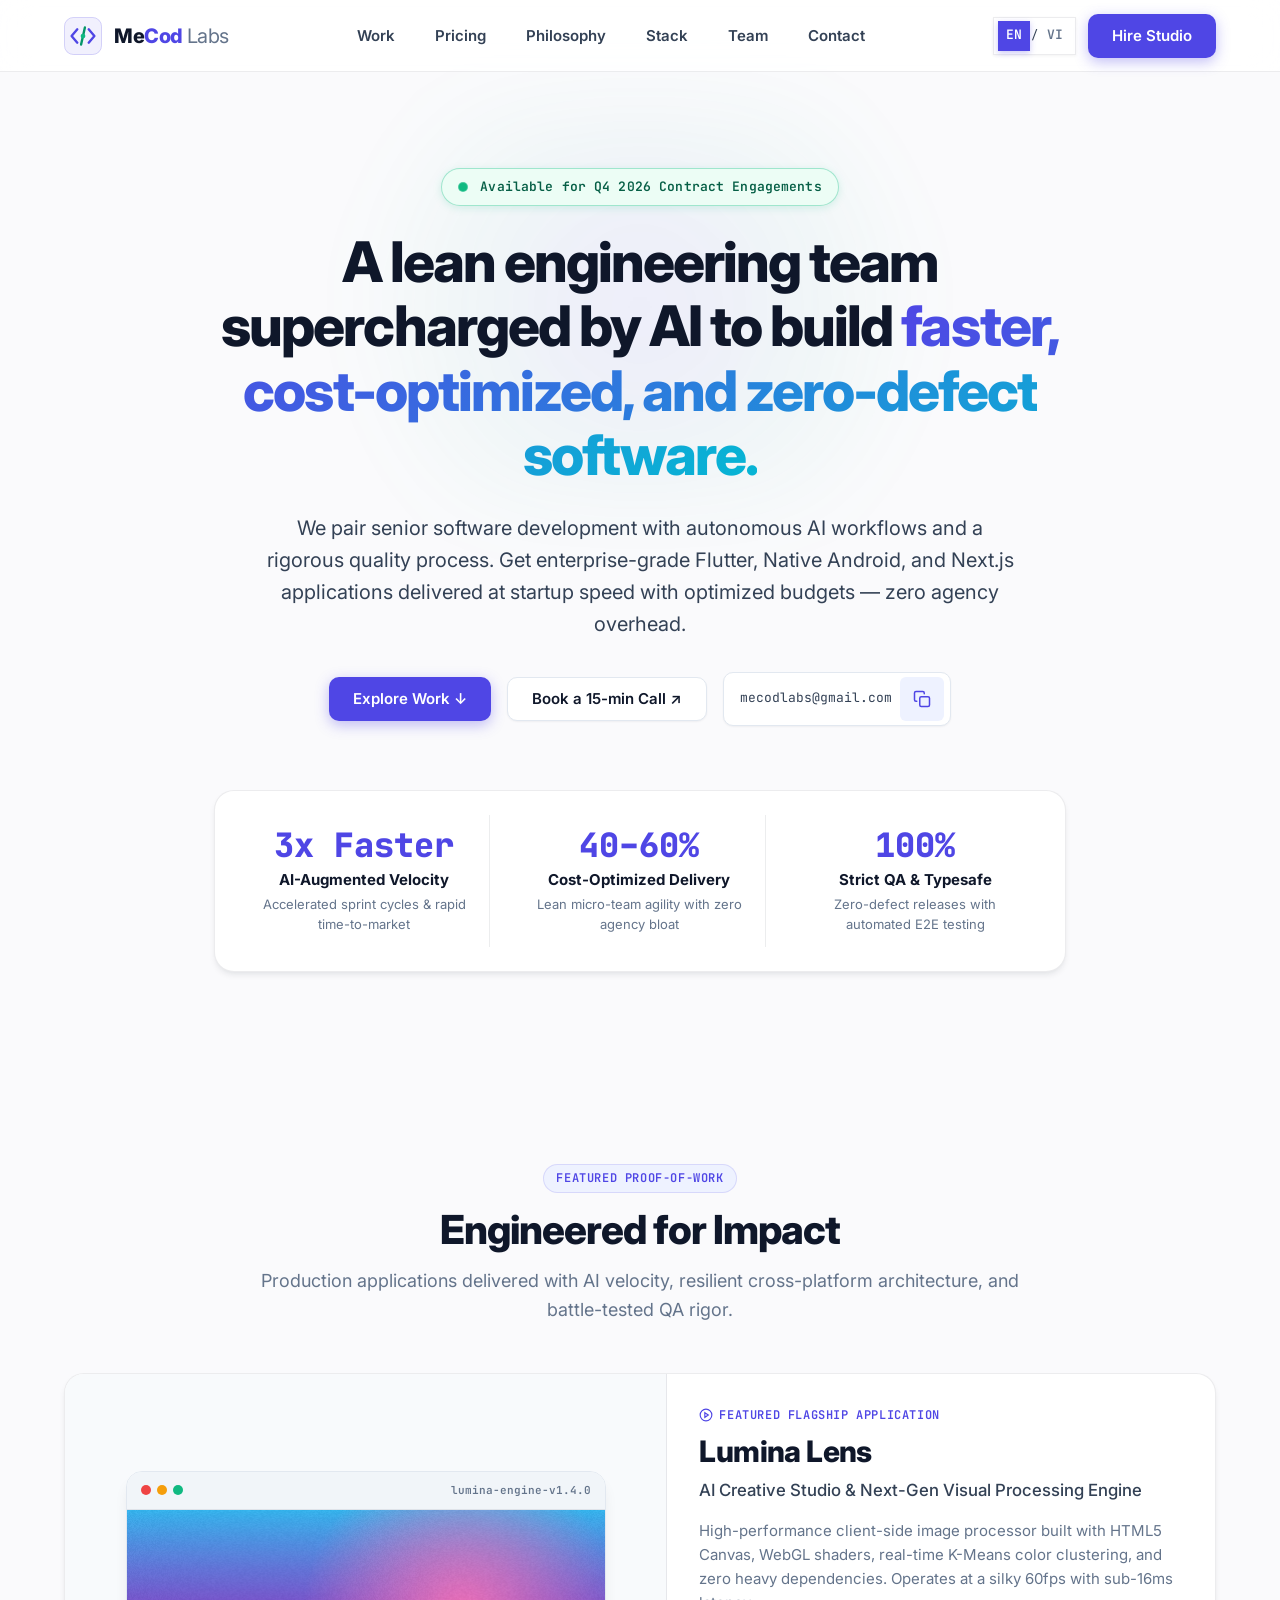
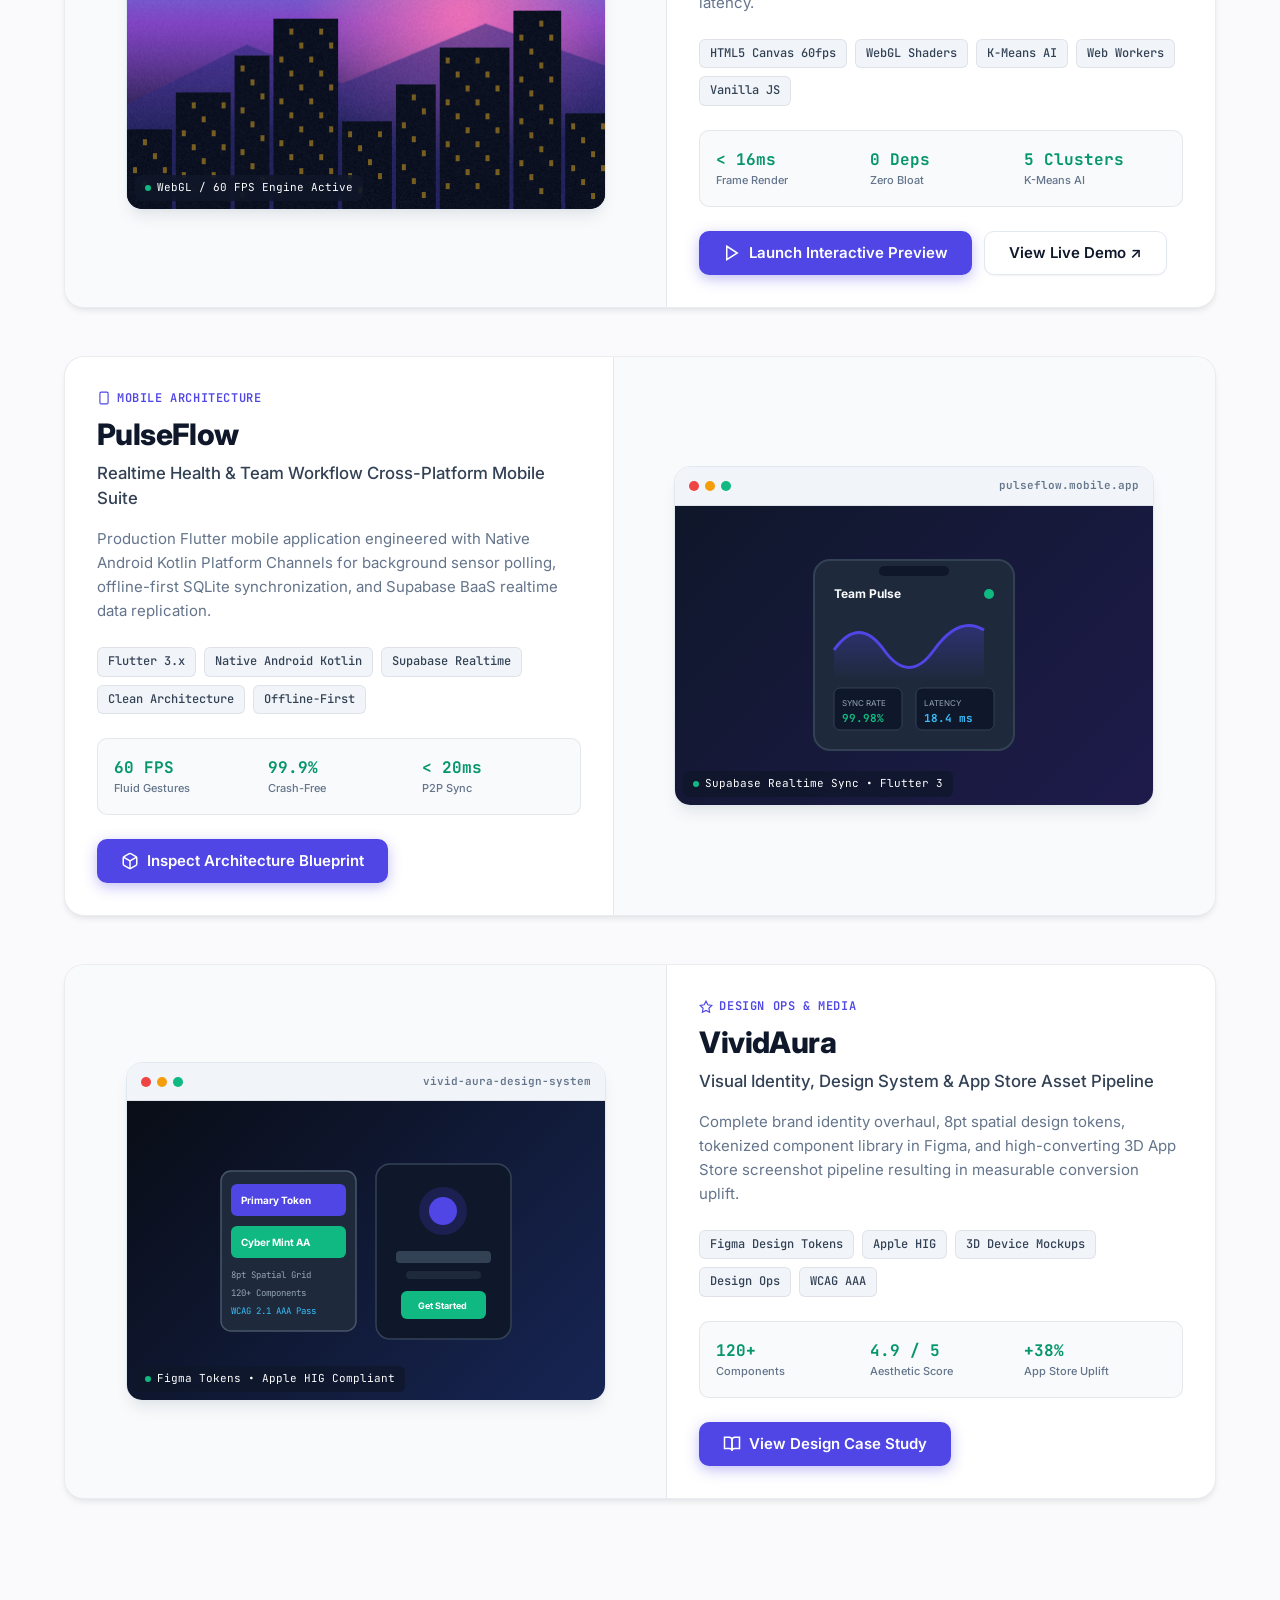
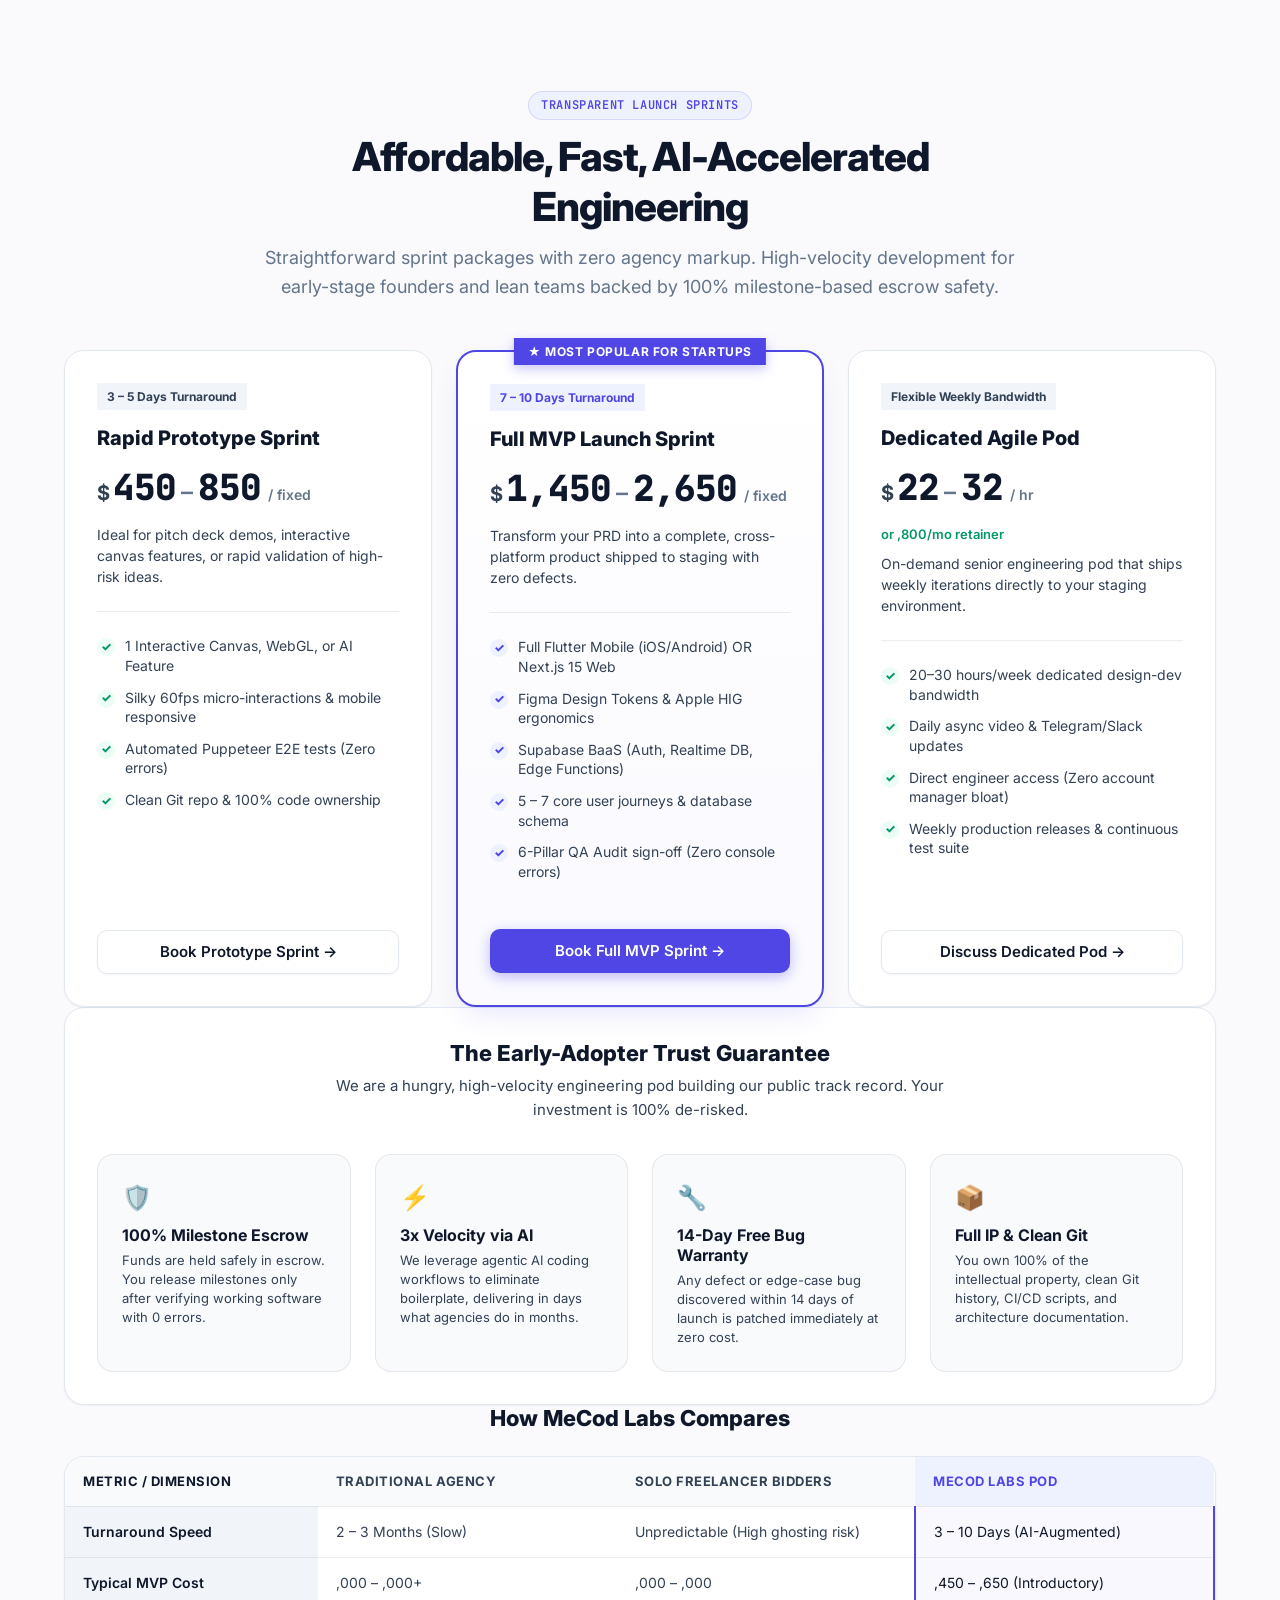
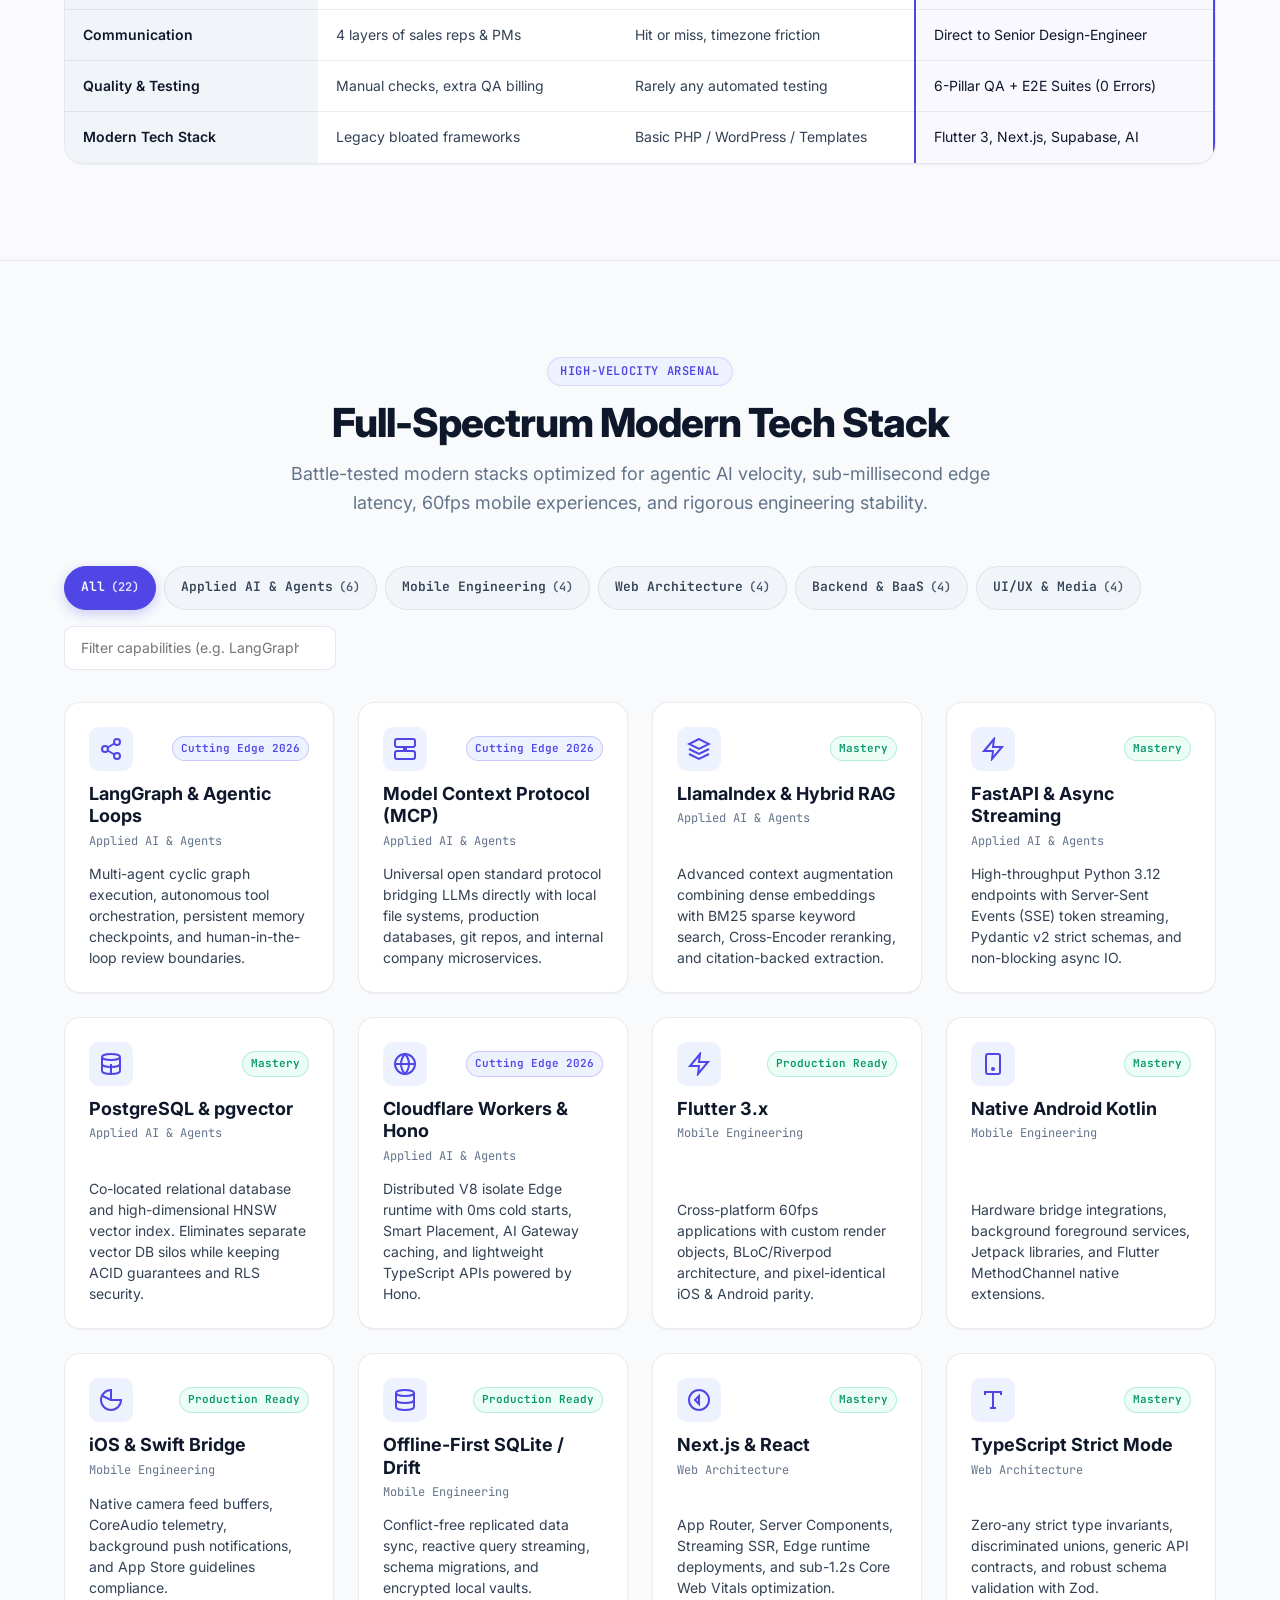
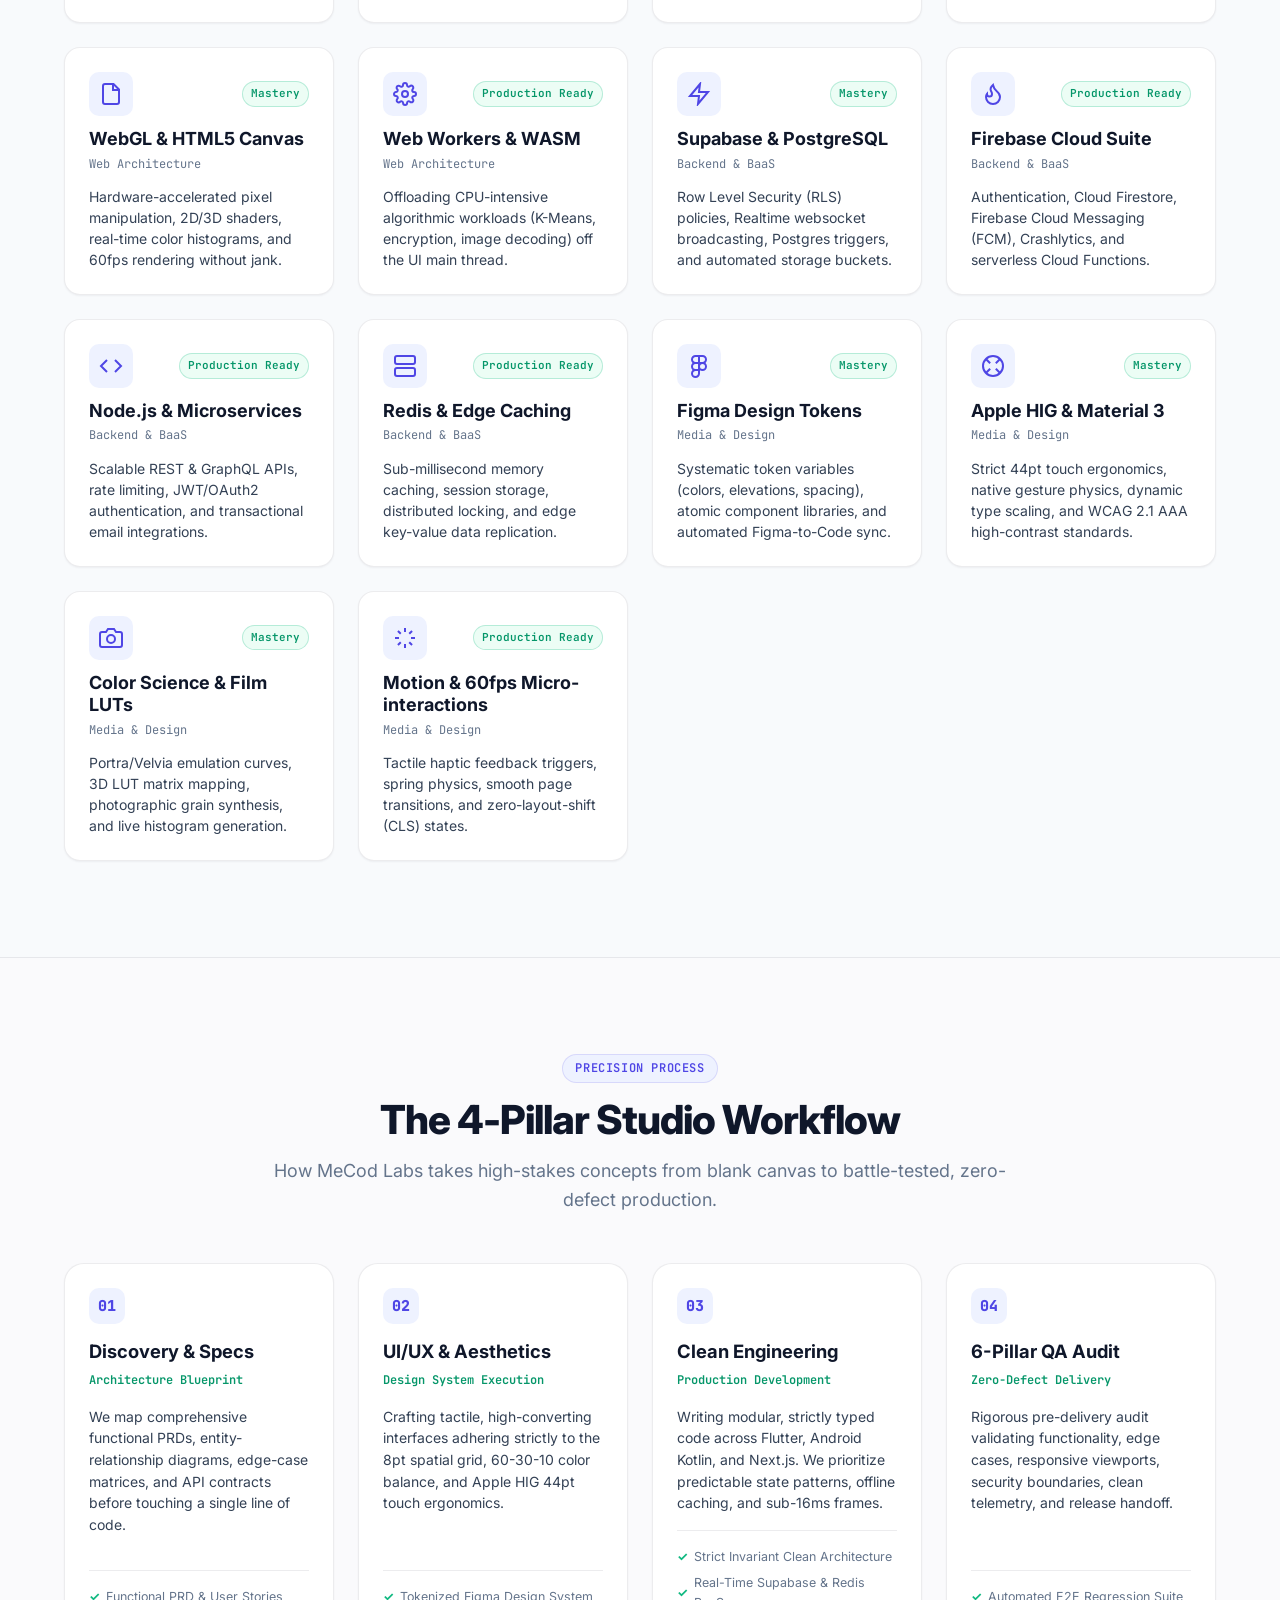
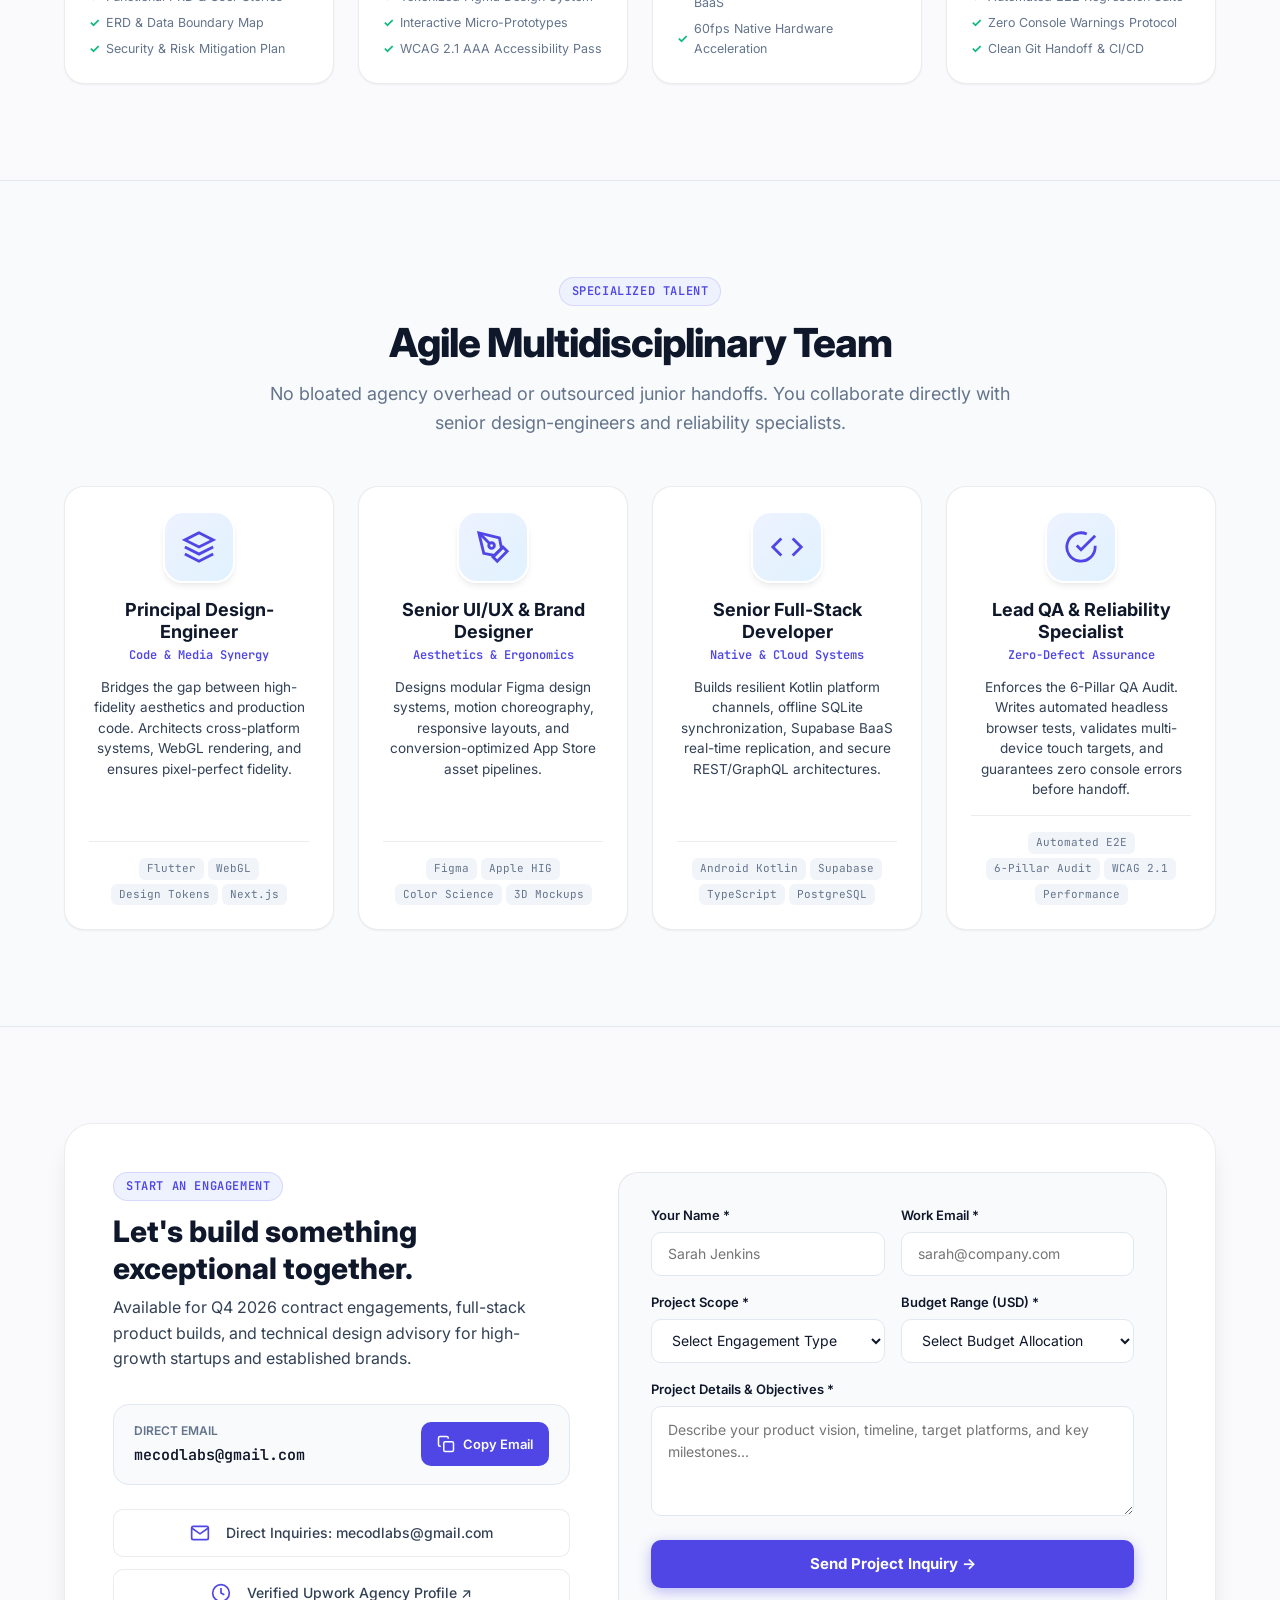
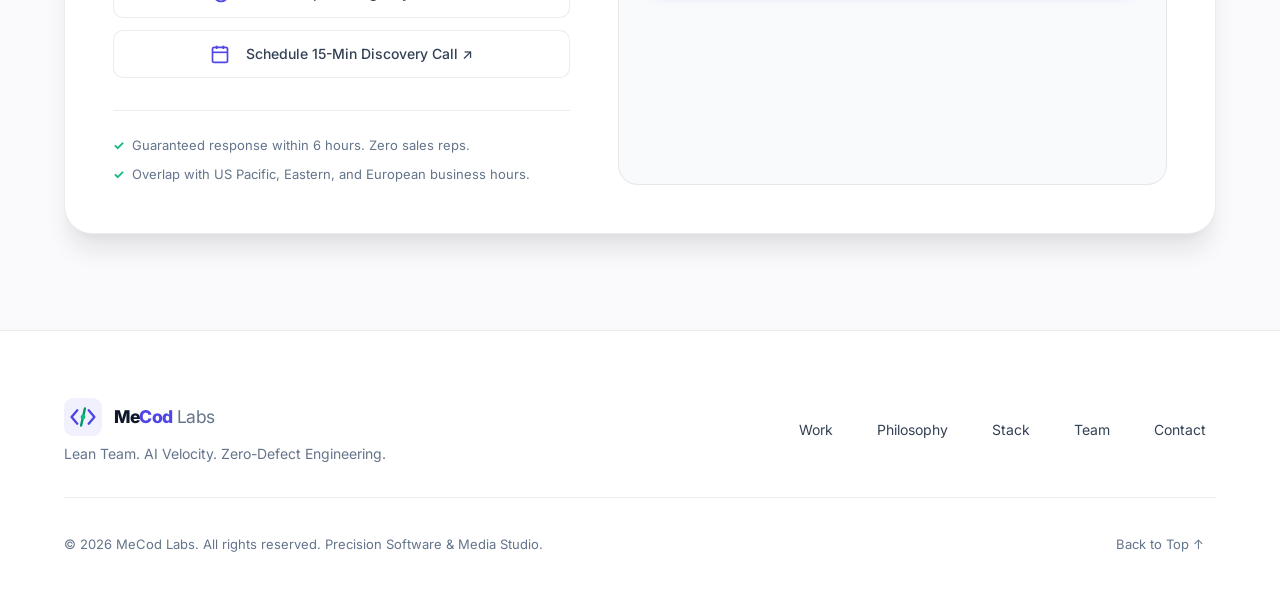
==== index.html @ 53d3f86b "feat: initial production build for MeCod Labs portfolio with Lumina Lens & freelance pricing" ====
<!DOCTYPE html>
<html lang="en">
<head>
  <meta charset="UTF-8">
  <meta name="viewport" content="width=device-width, initial-scale=1.0">
  <title>MeCod Labs — Lean AI-Augmented Software Engineering Team</title>
  <meta name="description" content="MeCod Labs is an agile, AI-augmented developer team delivering rapid, cost-optimized mobile and web software with strict zero-defect QA engineering.">
  <meta name="theme-color" content="#FAFAFC">

  <!-- Typography: Inter & JetBrains Mono -->
  <link rel="preconnect" href="https://fonts.googleapis.com">
  <link rel="preconnect" href="https://fonts.gstatic.com" crossorigin>
  <link href="https://fonts.googleapis.com/css2?family=Inter:wght@400;500;600;700;800&family=JetBrains+Mono:wght@400;500;600;700&display=swap" rel="stylesheet">

  <!-- Core Stylesheet -->
  <link rel="stylesheet" href="styles.css">
</head>
<body>

  <!-- ========================================================================
       Sticky Frosted Glass Header
       ======================================================================== -->
  <header class="site-header" id="header">
    <div class="container nav-container">
      <!-- Monogram Brandmark Lockup -->
      <a href="#hero" class="brand-lockup min-touch" aria-label="MeCod Labs Home">
        <svg class="brand-icon" width="40" height="40" viewBox="0 0 40 40" fill="none" xmlns="http://www.w3.org/2000/svg" aria-hidden="true">
          <rect width="40" height="40" rx="10" fill="#4F46E5" fill-opacity="0.08"/>
          <rect x="0.5" y="0.5" width="39" height="39" rx="9.5" stroke="#4F46E5" stroke-opacity="0.2"/>
          <path d="M14 13L8 20L14 27" stroke="#4F46E5" stroke-width="2.5" stroke-linecap="round" stroke-linejoin="round"/>
          <path d="M22 11L18 29" stroke="#059669" stroke-width="2.5" stroke-linecap="round"/>
          <circle cx="20" cy="20" r="2.5" fill="#10B981"/>
          <path d="M26 13L32 20L26 27" stroke="#4F46E5" stroke-width="2.5" stroke-linecap="round" stroke-linejoin="round"/>
        </svg>
        <span class="brand-text">
          <span class="brand-me">Me</span><span class="brand-cod">Cod</span><span class="brand-labs">Labs</span>
        </span>
      </a>

      <!-- Desktop Navigation -->
      <nav class="desktop-nav" aria-label="Main Navigation">
        <ul class="nav-links">
          <li><a href="#work" class="nav-link" data-i18n="nav_work">Work</a></li>
          <li><a href="#pricing" class="nav-link" data-i18n="nav_pricing">Pricing</a></li>
          <li><a href="#workflow" class="nav-link" data-i18n="nav_philosophy">Philosophy</a></li>
          <li><a href="#stack" class="nav-link" data-i18n="nav_stack">Stack</a></li>
          <li><a href="#team" class="nav-link" data-i18n="nav_team">Team</a></li>
          <li><a href="#contact" class="nav-link" data-i18n="nav_contact">Contact</a></li>
        </ul>
      </nav>

      <!-- Action Group -->
      <div class="nav-actions">
        <!-- Language Switcher Desktop -->
        <div class="lang-switcher" id="lang-switcher-desktop" role="group" aria-label="Language selection">
          <button type="button" class="lang-btn active" data-lang="en" aria-label="Switch to English">EN</button>
          <span class="lang-divider">/</span>
          <button type="button" class="lang-btn" data-lang="vi" aria-label="Chuyển sang Tiếng Việt">VI</button>
        </div>

        <a href="#contact" class="btn-primary min-touch" id="btn-header-hire" data-i18n="nav_hire">Hire Studio</a>
        <button class="hamburger-btn min-touch" id="btn-mobile-menu" aria-label="Toggle navigation menu" aria-expanded="false">
          <svg width="24" height="24" viewBox="0 0 24 24" fill="none" stroke="currentColor" stroke-width="2" stroke-linecap="round" stroke-linejoin="round" aria-hidden="true">
            <line x1="3" y1="12" x2="21" y2="12"></line>
            <line x1="3" y1="6" x2="21" y2="6"></line>
            <line x1="3" y1="18" x2="21" y2="18"></line>
          </svg>
        </button>
      </div>
    </div>
  </header>

  <!-- Mobile Drawer -->
  <div class="mobile-drawer" id="mobile-drawer" aria-hidden="true">
    <div class="drawer-sheet">
      <div class="drawer-header">
        <div class="brand-lockup">
          <svg class="brand-icon" width="36" height="36" viewBox="0 0 40 40" fill="none" xmlns="http://www.w3.org/2000/svg" aria-hidden="true">
            <rect width="40" height="40" rx="10" fill="#4F46E5" fill-opacity="0.08"/>
            <path d="M14 13L8 20L14 27" stroke="#4F46E5" stroke-width="2.5" stroke-linecap="round" stroke-linejoin="round"/>
            <path d="M22 11L18 29" stroke="#059669" stroke-width="2.5" stroke-linecap="round"/>
            <circle cx="20" cy="20" r="2.5" fill="#10B981"/>
            <path d="M26 13L32 20L26 27" stroke="#4F46E5" stroke-width="2.5" stroke-linecap="round" stroke-linejoin="round"/>
          </svg>
          <span class="brand-text">
            <span class="brand-me">Me</span><span class="brand-cod">Cod</span><span class="brand-labs">Labs</span>
          </span>
        </div>
        <button class="drawer-close min-touch" id="btn-drawer-close" aria-label="Close navigation menu">
          <svg width="24" height="24" viewBox="0 0 24 24" fill="none" stroke="currentColor" stroke-width="2" stroke-linecap="round" stroke-linejoin="round">
            <line x1="18" y1="6" x2="6" y2="18"></line>
            <line x1="6" y1="6" x2="18" y2="18"></line>
          </svg>
        </button>
      </div>
      <ul class="drawer-links">
        <li><a href="#work" class="drawer-link min-touch" data-i18n="nav_work">Work</a></li>
        <li><a href="#pricing" class="drawer-link min-touch" data-i18n="nav_pricing">Pricing</a></li>
        <li><a href="#workflow" class="drawer-link min-touch" data-i18n="nav_philosophy">Philosophy</a></li>
        <li><a href="#stack" class="drawer-link min-touch" data-i18n="nav_stack">Stack</a></li>
        <li><a href="#team" class="drawer-link min-touch" data-i18n="nav_team">Team</a></li>
        <li><a href="#contact" class="drawer-link min-touch" data-i18n="nav_contact">Contact</a></li>
      </ul>
      <div class="drawer-lang-group">
        <span class="drawer-lang-label" data-i18n="lang_label">Language:</span>
        <div class="lang-switcher" id="lang-switcher-mobile" role="group" aria-label="Language selection">
          <button type="button" class="lang-btn active" data-lang="en">EN</button>
          <span class="lang-divider">/</span>
          <button type="button" class="lang-btn" data-lang="vi">VI</button>
        </div>
      </div>
      <div class="drawer-footer">
        <a href="#contact" class="btn-primary min-touch" id="btn-drawer-hire" style="width: 100%;" data-i18n="nav_hire">Hire Studio</a>
      </div>
    </div>
  </div>

  <!-- ========================================================================
       Hero Section
       ======================================================================== -->
  <section class="hero-section" id="hero">
    <div class="hero-glow-bg" aria-hidden="true"></div>
    <div class="container hero-content">
      <!-- Real-time Availability Radar Pill -->
      <div class="live-status-pill">
        <div class="pulse-radar-container" aria-hidden="true">
          <div class="pulse-radar-dot"></div>
          <div class="pulse-radar-ping"></div>
        </div>
        <span class="live-status-text" data-i18n="hero_status">Available for Q4 2026 Contract Engagements</span>
      </div>

      <!-- Headline -->
      <h1 class="hero-headline" data-i18n="hero_title">
        A lean engineering team supercharged by AI to build <span class="text-gradient">faster, cost-optimized, and zero-defect software.</span>
      </h1>

      <!-- Subheadline -->
      <p class="hero-subheadline" data-i18n="hero_desc">
        We pair senior software development with autonomous AI workflows and a rigorous quality process. Get enterprise-grade Flutter, Native Android, and Next.js applications delivered at startup speed with optimized budgets — zero agency overhead.
      </p>

      <!-- Dual CTAs & Quick Email -->
      <div class="hero-cta-group">
        <a href="#work" class="btn-primary min-touch" id="btn-hero-explore" data-i18n="hero_explore">
          Explore Work ↓
        </a>
        <a href="#contact" class="btn-secondary min-touch" id="btn-hero-call" data-i18n="hero_call">
          Book a 15-min Call ↗
        </a>
        <div class="quick-email-widget" title="Click to copy email">
          <span class="quick-email-text">mecodlabs@gmail.com</span>
          <button class="quick-email-btn min-touch btn-copy-action" data-email="mecodlabs@gmail.com" aria-label="Copy email mecodlabs@gmail.com">
            <svg width="18" height="18" viewBox="0 0 24 24" fill="none" stroke="currentColor" stroke-width="2" stroke-linecap="round" stroke-linejoin="round">
              <rect x="9" y="9" width="13" height="13" rx="2" ry="2"></rect>
              <path d="M5 15H4a2 2 0 0 1-2-2V4a2 2 0 0 1 2-2h9a2 2 0 0 1 2 2v1"></path>
            </svg>
          </button>
        </div>
      </div>

      <!-- Studio Proof Badges Metrics Bar -->
      <div class="metrics-bar">
        <div class="metric-item">
          <span class="metric-value" data-i18n="metric_1_val">3x Faster</span>
          <span class="metric-label" data-i18n="metric_1_lbl">AI-Augmented Velocity</span>
          <span class="metric-desc" data-i18n="metric_1_desc">Accelerated sprint cycles &amp; rapid time-to-market</span>
        </div>
        <div class="metric-item">
          <span class="metric-value" data-i18n="metric_2_val">40–60%</span>
          <span class="metric-label" data-i18n="metric_2_lbl">Cost-Optimized Delivery</span>
          <span class="metric-desc" data-i18n="metric_2_desc">Lean micro-team agility with zero agency bloat</span>
        </div>
        <div class="metric-item">
          <span class="metric-value" data-i18n="metric_3_val">100%</span>
          <span class="metric-label" data-i18n="metric_3_lbl">Strict QA &amp; Typesafe</span>
          <span class="metric-desc" data-i18n="metric_3_desc">Zero-defect releases with automated E2E testing</span>
        </div>
      </div>
    </div>
  </section>



  <!-- ========================================================================
       Featured Proof-of-Work Showcase
       ======================================================================== -->
  <section class="section" id="work">
    <div class="container">
      <div class="section-header">
        <span class="eyebrow-badge">Featured Proof-of-Work</span>
        <h2 class="section-title">Engineered for Impact</h2>
        <p class="section-subtitle">
          Production applications delivered with AI velocity, resilient cross-platform architecture, and battle-tested QA rigor.
        </p>
      </div>

      <div class="proof-cards-grid">
        <!-- Project 1: Lumina Lens (Featured Live Interactive Project) -->
        <article class="showcase-card" id="card-lumina">
          <div class="showcase-visual">
            <div class="visual-mockup-frame">
              <div class="frame-topbar">
                <div class="frame-dots" aria-hidden="true">
                  <div class="frame-dot red"></div>
                  <div class="frame-dot yellow"></div>
                  <div class="frame-dot green"></div>
                </div>
                <span class="frame-badge">lumina-engine-v1.4.0</span>
              </div>
              <div class="frame-preview-area">
                <!-- Procedural Canvas Simulation Preview -->
                <canvas id="lumina-hero-thumb" width="480" height="300" class="lumina-mini-canvas"></canvas>
                <div class="frame-overlay-status">
                  <span class="status-dot-green"></span>
                  <span>WebGL / 60 FPS Engine Active</span>
                </div>
              </div>
            </div>
          </div>
          <div class="showcase-info">
            <div class="showcase-category-pill">
              <svg width="14" height="14" viewBox="0 0 24 24" fill="none" stroke="currentColor" stroke-width="2"><circle cx="12" cy="12" r="10"></circle><polygon points="10 8 16 12 10 16 10 8"></polygon></svg>
              <span>Featured Flagship Application</span>
            </div>
            <h3 class="showcase-title">Lumina Lens</h3>
            <p class="showcase-tagline">AI Creative Studio &amp; Next-Gen Visual Processing Engine</p>
            <p class="showcase-desc">
              High-performance client-side image processor built with HTML5 Canvas, WebGL shaders, real-time K-Means color clustering, and zero heavy dependencies. Operates at a silky 60fps with sub-16ms latency.
            </p>

            <div class="tech-badges-list">
              <span class="tech-badge">HTML5 Canvas 60fps</span>
              <span class="tech-badge">WebGL Shaders</span>
              <span class="tech-badge">K-Means AI</span>
              <span class="tech-badge">Web Workers</span>
              <span class="tech-badge">Vanilla JS</span>
            </div>

            <div class="showcase-metrics">
              <div class="showcase-metric-box">
                <span class="showcase-metric-num">&lt; 16ms</span>
                <span class="showcase-metric-label">Frame Render</span>
              </div>
              <div class="showcase-metric-box">
                <span class="showcase-metric-num">0 Deps</span>
                <span class="showcase-metric-label">Zero Bloat</span>
              </div>
              <div class="showcase-metric-box">
                <span class="showcase-metric-num">5 Clusters</span>
                <span class="showcase-metric-label">K-Means AI</span>
              </div>
            </div>

            <div class="showcase-actions">
              <button class="btn-primary min-touch" id="btn-open-lumina-modal" data-action="open-lumina-modal">
                <svg width="18" height="18" viewBox="0 0 24 24" fill="none" stroke="currentColor" stroke-width="2"><polygon points="5 3 19 12 5 21 5 3"></polygon></svg>
                Launch Interactive Preview
              </button>
              <a href="lumina-lens/index.html" target="_blank" rel="noopener noreferrer" class="btn-secondary min-touch" id="btn-lumina-external">
                View Live Demo ↗
              </a>
            </div>
          </div>
        </article>

        <!-- Project 2: PulseFlow (Cross-Platform Mobile Suite) -->
        <article class="showcase-card card-reversed" id="card-pulseflow">
          <div class="showcase-visual">
            <div class="visual-mockup-frame">
              <div class="frame-topbar">
                <div class="frame-dots" aria-hidden="true">
                  <div class="frame-dot red"></div>
                  <div class="frame-dot yellow"></div>
                  <div class="frame-dot green"></div>
                </div>
                <span class="frame-badge">pulseflow.mobile.app</span>
              </div>
              <div class="frame-preview-area" style="background: linear-gradient(135deg, #0F172A 0%, #1E1B4B 100%);">
                <svg width="340" height="210" viewBox="0 0 340 210" fill="none" xmlns="http://www.w3.org/2000/svg">
                  <!-- Mobile Phone Outline -->
                  <rect x="70" y="10" width="200" height="190" rx="16" fill="#1E293B" stroke="#334155" stroke-width="2"/>
                  <!-- Top notch / island -->
                  <rect x="135" y="16" width="70" height="10" rx="5" fill="#0F172A"/>
                  <!-- Header title -->
                  <text x="90" y="48" fill="#F8FAFC" font-family="Inter, sans-serif" font-size="12" font-weight="700">Team Pulse</text>
                  <circle cx="245" cy="44" r="5" fill="#10B981"/>
                  <!-- Wave graph -->
                  <path d="M90 100 Q 115 65 140 100 T 190 100 T 240 80" stroke="#4F46E5" stroke-width="3" fill="none"/>
                  <path d="M90 100 Q 115 65 140 100 T 190 100 T 240 80 L 240 130 L 90 130 Z" fill="url(#pulseGrad)" opacity="0.3"/>
                  <!-- Metric Cards -->
                  <rect x="90" y="138" width="68" height="42" rx="6" fill="#0F172A" stroke="#334155"/>
                  <text x="98" y="156" fill="#94A3B8" font-family="Inter, sans-serif" font-size="8">SYNC RATE</text>
                  <text x="98" y="172" fill="#10B981" font-family="JetBrains Mono, monospace" font-size="11" font-weight="700">99.98%</text>

                  <rect x="172" y="138" width="78" height="42" rx="6" fill="#0F172A" stroke="#334155"/>
                  <text x="180" y="156" fill="#94A3B8" font-family="Inter, sans-serif" font-size="8">LATENCY</text>
                  <text x="180" y="172" fill="#38BDF8" font-family="JetBrains Mono, monospace" font-size="11" font-weight="700">18.4 ms</text>

                  <defs>
                    <linearGradient id="pulseGrad" x1="165" y1="80" x2="165" y2="130" gradientUnits="userSpaceOnUse">
                      <stop stop-color="#4F46E5"/>
                      <stop offset="1" stop-color="#4F46E5" stop-opacity="0"/>
                    </linearGradient>
                  </defs>
                </svg>
                <div class="frame-overlay-status">
                  <span class="status-dot-green"></span>
                  <span>Supabase Realtime Sync • Flutter 3</span>
                </div>
              </div>
            </div>
          </div>
          <div class="showcase-info">
            <div class="showcase-category-pill">
              <svg width="14" height="14" viewBox="0 0 24 24" fill="none" stroke="currentColor" stroke-width="2"><rect x="5" y="2" width="14" height="20" rx="2" ry="2"></rect><line x1="12" y1="18" x2="12.01" y2="18"></line></svg>
              <span>Mobile Architecture</span>
            </div>
            <h3 class="showcase-title">PulseFlow</h3>
            <p class="showcase-tagline">Realtime Health &amp; Team Workflow Cross-Platform Mobile Suite</p>
            <p class="showcase-desc">
              Production Flutter mobile application engineered with Native Android Kotlin Platform Channels for background sensor polling, offline-first SQLite synchronization, and Supabase BaaS realtime data replication.
            </p>

            <div class="tech-badges-list">
              <span class="tech-badge">Flutter 3.x</span>
              <span class="tech-badge">Native Android Kotlin</span>
              <span class="tech-badge">Supabase Realtime</span>
              <span class="tech-badge">Clean Architecture</span>
              <span class="tech-badge">Offline-First</span>
            </div>

            <div class="showcase-metrics">
              <div class="showcase-metric-box">
                <span class="showcase-metric-num">60 FPS</span>
                <span class="showcase-metric-label">Fluid Gestures</span>
              </div>
              <div class="showcase-metric-box">
                <span class="showcase-metric-num">99.9%</span>
                <span class="showcase-metric-label">Crash-Free</span>
              </div>
              <div class="showcase-metric-box">
                <span class="showcase-metric-num">&lt; 20ms</span>
                <span class="showcase-metric-label">P2P Sync</span>
              </div>
            </div>

            <div class="showcase-actions">
              <button class="btn-primary min-touch" id="btn-open-pulseflow-modal" data-action="open-pulseflow-modal">
                <svg width="18" height="18" viewBox="0 0 24 24" fill="none" stroke="currentColor" stroke-width="2"><path d="M21 16V8a2 2 0 0 0-1-1.73l-7-4a2 2 0 0 0-2 0l-7 4A2 2 0 0 0 3 8v8a2 2 0 0 0 1 1.73l7 4a2 2 0 0 0 2 0l7-4A2 2 0 0 0 21 16z"></path><polyline points="3.27 6.96 12 12.01 20.73 6.96"></polyline><line x1="12" y1="22.08" x2="12" y2="12"></line></svg>
                Inspect Architecture Blueprint
              </button>
            </div>
          </div>
        </article>

        <!-- Project 3: VividAura (Visual Identity & Art Direction) -->
        <article class="showcase-card" id="card-vividaura">
          <div class="showcase-visual">
            <div class="visual-mockup-frame">
              <div class="frame-topbar">
                <div class="frame-dots" aria-hidden="true">
                  <div class="frame-dot red"></div>
                  <div class="frame-dot yellow"></div>
                  <div class="frame-dot green"></div>
                </div>
                <span class="frame-badge">vivid-aura-design-system</span>
              </div>
              <div class="frame-preview-area" style="background: linear-gradient(135deg, #090D16 0%, #172554 100%);">
                <svg width="340" height="210" viewBox="0 0 340 210" fill="none" xmlns="http://www.w3.org/2000/svg">
                  <!-- Design Token Spec Cards -->
                  <rect x="25" y="25" width="135" height="160" rx="10" fill="#1E293B" stroke="#475569" stroke-width="1.5"/>
                  <rect x="35" y="38" width="115" height="32" rx="6" fill="#4F46E5"/>
                  <text x="45" y="58" fill="#FFFFFF" font-family="Inter, sans-serif" font-size="10" font-weight="700">Primary Token</text>
                  <rect x="35" y="80" width="115" height="32" rx="6" fill="#10B981"/>
                  <text x="45" y="100" fill="#FFFFFF" font-family="Inter, sans-serif" font-size="10" font-weight="700">Cyber Mint AA</text>
                  <text x="35" y="132" fill="#94A3B8" font-family="JetBrains Mono, monospace" font-size="9">8pt Spatial Grid</text>
                  <text x="35" y="150" fill="#94A3B8" font-family="JetBrains Mono, monospace" font-size="9">120+ Components</text>
                  <text x="35" y="168" fill="#38BDF8" font-family="JetBrains Mono, monospace" font-size="9">WCAG 2.1 AAA Pass</text>

                  <!-- Phone Showcase Right -->
                  <rect x="180" y="18" width="135" height="175" rx="14" fill="#0F172A" stroke="#334155" stroke-width="1.5"/>
                  <circle cx="247" cy="65" r="24" fill="#4F46E5" fill-opacity="0.2"/>
                  <circle cx="247" cy="65" r="14" fill="#4F46E5"/>
                  <rect x="200" y="105" width="95" height="12" rx="4" fill="#334155"/>
                  <rect x="210" y="125" width="75" height="8" rx="4" fill="#1E293B"/>
                  <rect x="205" y="145" width="85" height="28" rx="6" fill="#10B981"/>
                  <text x="222" y="163" fill="#FFFFFF" font-family="Inter, sans-serif" font-size="9" font-weight="700">Get Started</text>
                </svg>
                <div class="frame-overlay-status">
                  <span class="status-dot-green"></span>
                  <span>Figma Tokens • Apple HIG Compliant</span>
                </div>
              </div>
            </div>
          </div>
          <div class="showcase-info">
            <div class="showcase-category-pill">
              <svg width="14" height="14" viewBox="0 0 24 24" fill="none" stroke="currentColor" stroke-width="2"><path d="M12 2l3.09 6.26L22 9.27l-5 4.87 1.18 6.88L12 17.77l-6.18 3.25L7 14.14 2 9.27l6.91-1.01L12 2z"></path></svg>
              <span>Design Ops &amp; Media</span>
            </div>
            <h3 class="showcase-title">VividAura</h3>
            <p class="showcase-tagline">Visual Identity, Design System &amp; App Store Asset Pipeline</p>
            <p class="showcase-desc">
              Complete brand identity overhaul, 8pt spatial design tokens, tokenized component library in Figma, and high-converting 3D App Store screenshot pipeline resulting in measurable conversion uplift.
            </p>

            <div class="tech-badges-list">
              <span class="tech-badge">Figma Design Tokens</span>
              <span class="tech-badge">Apple HIG</span>
              <span class="tech-badge">3D Device Mockups</span>
              <span class="tech-badge">Design Ops</span>
              <span class="tech-badge">WCAG AAA</span>
            </div>

            <div class="showcase-metrics">
              <div class="showcase-metric-box">
                <span class="showcase-metric-num">120+</span>
                <span class="showcase-metric-label">Components</span>
              </div>
              <div class="showcase-metric-box">
                <span class="showcase-metric-num">4.9 / 5</span>
                <span class="showcase-metric-label">Aesthetic Score</span>
              </div>
              <div class="showcase-metric-box">
                <span class="showcase-metric-num">+38%</span>
                <span class="showcase-metric-label">App Store Uplift</span>
              </div>
            </div>

            <div class="showcase-actions">
              <button class="btn-primary min-touch" id="btn-open-vividaura-modal" data-action="open-vividaura-modal">
                <svg width="18" height="18" viewBox="0 0 24 24" fill="none" stroke="currentColor" stroke-width="2"><path d="M2 3h6a4 4 0 0 1 4 4v14a3 3 0 0 0-3-3H2z"></path><path d="M22 3h-6a4 4 0 0 0-4 4v14a3 3 0 0 1 3-3h7z"></path></svg>
                View Design Case Study
              </button>
            </div>
          </div>
        </article>
      </div>
    </div>
  </section>



  <!-- ========================================================================
       Transparent Launch Sprints & Realistic Freelance Pricing
       ======================================================================== -->
  <section class="section" id="pricing">
    <div class="container">
      <div class="section-header">
        <span class="eyebrow-badge" data-i18n="pricing_eyebrow">Transparent Launch Sprints</span>
        <h2 class="section-title" data-i18n="pricing_title">Affordable, Fast, AI-Accelerated Engineering</h2>
        <p class="section-subtitle" data-i18n="pricing_subtitle">
          Straightforward sprint packages with zero agency markup. High-velocity development for early-stage founders and lean teams backed by 100% milestone-based escrow safety.
        </p>
      </div>

      <!-- Sprint Packages Grid -->
      <div class="pricing-grid">
        <!-- Tier 1: Prototype Sprint -->
        <div class="pricing-card" id="pricing-card-micro">
          <div class="pricing-header">
            <div class="pricing-tag-pill" data-i18n="tier_1_duration">3 – 5 Days Turnaround</div>
            <h3 class="pricing-tier-name" data-i18n="tier_1_title">Rapid Prototype Sprint</h3>
            <div class="pricing-price-box">
              <span class="pricing-currency">$</span>
              <span class="pricing-amount">450</span>
              <span class="pricing-dash">–</span>
              <span class="pricing-amount">850</span>
              <span class="pricing-period" data-i18n="tier_1_fixed">/ fixed</span>
            </div>
            <p class="pricing-tier-desc" data-i18n="tier_1_desc">
              Ideal for pitch deck demos, interactive canvas features, or rapid validation of high-risk ideas.
            </p>
          </div>
          <ul class="pricing-features-list">
            <li class="pricing-feature-item">
              <span class="feature-check">✓</span>
              <span data-i18n="tier_1_f1">1 Interactive Canvas, WebGL, or AI Feature</span>
            </li>
            <li class="pricing-feature-item">
              <span class="feature-check">✓</span>
              <span data-i18n="tier_1_f2">Silky 60fps micro-interactions &amp; mobile responsive</span>
            </li>
            <li class="pricing-feature-item">
              <span class="feature-check">✓</span>
              <span data-i18n="tier_1_f3">Automated Puppeteer E2E tests (Zero errors)</span>
            </li>
            <li class="pricing-feature-item">
              <span class="feature-check">✓</span>
              <span data-i18n="tier_1_f4">Clean Git repo &amp; 100% code ownership</span>
            </li>
          </ul>
          <div class="pricing-card-footer">
            <button type="button" class="btn-pricing-action btn-secondary min-touch" data-tier="tier_micro" data-i18n="tier_1_btn">
              Book Prototype Sprint →
            </button>
          </div>
        </div>

        <!-- Tier 2: Full MVP Sprint (Featured) -->
        <div class="pricing-card pricing-card-featured" id="pricing-card-mvp">
          <div class="pricing-badge-popular" data-i18n="tier_2_badge">★ Most Popular for Startups</div>
          <div class="pricing-header">
            <div class="pricing-tag-pill pill-featured" data-i18n="tier_2_duration">7 – 10 Days Turnaround</div>
            <h3 class="pricing-tier-name" data-i18n="tier_2_title">Full MVP Launch Sprint</h3>
            <div class="pricing-price-box">
              <span class="pricing-currency">$</span>
              <span class="pricing-amount">1,450</span>
              <span class="pricing-dash">–</span>
              <span class="pricing-amount">2,650</span>
              <span class="pricing-period" data-i18n="tier_2_fixed">/ fixed</span>
            </div>
            <p class="pricing-tier-desc" data-i18n="tier_2_desc">
              Transform your PRD into a complete, cross-platform product shipped to staging with zero defects.
            </p>
          </div>
          <ul class="pricing-features-list">
            <li class="pricing-feature-item">
              <span class="feature-check check-featured">✓</span>
              <span data-i18n="tier_2_f1">Full Flutter Mobile (iOS/Android) OR Next.js 15 Web</span>
            </li>
            <li class="pricing-feature-item">
              <span class="feature-check check-featured">✓</span>
              <span data-i18n="tier_2_f2">Figma Design Tokens &amp; Apple HIG ergonomics</span>
            </li>
            <li class="pricing-feature-item">
              <span class="feature-check check-featured">✓</span>
              <span data-i18n="tier_2_f3">Supabase BaaS (Auth, Realtime DB, Edge Functions)</span>
            </li>
            <li class="pricing-feature-item">
              <span class="feature-check check-featured">✓</span>
              <span data-i18n="tier_2_f4">5 – 7 core user journeys &amp; database schema</span>
            </li>
            <li class="pricing-feature-item">
              <span class="feature-check check-featured">✓</span>
              <span data-i18n="tier_2_f5">6-Pillar QA Audit sign-off (Zero console errors)</span>
            </li>
          </ul>
          <div class="pricing-card-footer">
            <button type="button" class="btn-pricing-action btn-primary min-touch" data-tier="tier_mvp" data-i18n="tier_2_btn">
              Book Full MVP Sprint →
            </button>
          </div>
        </div>

        <!-- Tier 3: Dedicated Agile Pod -->
        <div class="pricing-card" id="pricing-card-pod">
          <div class="pricing-header">
            <div class="pricing-tag-pill" data-i18n="tier_3_duration">Flexible Weekly Bandwidth</div>
            <h3 class="pricing-tier-name" data-i18n="tier_3_title">Dedicated Agile Pod</h3>
            <div class="pricing-price-box">
              <span class="pricing-currency">$</span>
              <span class="pricing-amount">22</span>
              <span class="pricing-dash">–</span>
              <span class="pricing-amount">32</span>
              <span class="pricing-period" data-i18n="tier_3_rate">/ hr</span>
            </div>
            <div class="pricing-alt-rate" data-i18n="tier_3_alt">or $1,800/mo retainer</div>
            <p class="pricing-tier-desc" data-i18n="tier_3_desc">
              On-demand senior engineering pod that ships weekly iterations directly to your staging environment.
            </p>
          </div>
          <ul class="pricing-features-list">
            <li class="pricing-feature-item">
              <span class="feature-check">✓</span>
              <span data-i18n="tier_3_f1">20–30 hours/week dedicated design-dev bandwidth</span>
            </li>
            <li class="pricing-feature-item">
              <span class="feature-check">✓</span>
              <span data-i18n="tier_3_f2">Daily async video &amp; Telegram/Slack updates</span>
            </li>
            <li class="pricing-feature-item">
              <span class="feature-check">✓</span>
              <span data-i18n="tier_3_f3">Direct engineer access (Zero account manager bloat)</span>
            </li>
            <li class="pricing-feature-item">
              <span class="feature-check">✓</span>
              <span data-i18n="tier_3_f4">Weekly production releases &amp; continuous test suite</span>
            </li>
          </ul>
          <div class="pricing-card-footer">
            <button type="button" class="btn-pricing-action btn-secondary min-touch" data-tier="tier_pod" data-i18n="tier_3_btn">
              Discuss Dedicated Pod →
            </button>
          </div>
        </div>
      </div>

      <!-- The Early-Adopter Promise (Guarantees) -->
      <div class="trust-guarantees-panel">
        <h3 class="guarantees-heading" data-i18n="guarantee_title">The Early-Adopter Trust Guarantee</h3>
        <p class="guarantees-subheading" data-i18n="guarantee_sub">
          We are a hungry, high-velocity engineering pod building our public track record. Your investment is 100% de-risked.
        </p>
        <div class="guarantees-grid">
          <div class="guarantee-card">
            <div class="guarantee-icon-box">🛡️</div>
            <h4 class="guarantee-name" data-i18n="g1_title">100% Milestone Escrow</h4>
            <p class="guarantee-detail" data-i18n="g1_desc">
              Funds are held safely in escrow. You release milestones only after verifying working software with 0 errors.
            </p>
          </div>
          <div class="guarantee-card">
            <div class="guarantee-icon-box">⚡</div>
            <h4 class="guarantee-name" data-i18n="g2_title">3x Velocity via AI</h4>
            <p class="guarantee-detail" data-i18n="g2_desc">
              We leverage agentic AI coding workflows to eliminate boilerplate, delivering in days what agencies do in months.
            </p>
          </div>
          <div class="guarantee-card">
            <div class="guarantee-icon-box">🔧</div>
            <h4 class="guarantee-name" data-i18n="g3_title">14-Day Free Bug Warranty</h4>
            <p class="guarantee-detail" data-i18n="g3_desc">
              Any defect or edge-case bug discovered within 14 days of launch is patched immediately at zero cost.
            </p>
          </div>
          <div class="guarantee-card">
            <div class="guarantee-icon-box">📦</div>
            <h4 class="guarantee-name" data-i18n="g4_title">Full IP &amp; Clean Git</h4>
            <p class="guarantee-detail" data-i18n="g4_desc">
              You own 100% of the intellectual property, clean Git history, CI/CD scripts, and architecture documentation.
            </p>
          </div>
        </div>
      </div>

      <!-- Why MeCod Labs vs Traditional Options Comparison Table -->
      <div class="comparison-panel">
        <h3 class="comparison-heading" data-i18n="comp_title">How MeCod Labs Compares</h3>
        <div class="comparison-table-wrapper">
          <table class="comparison-table">
            <thead>
              <tr>
                <th data-i18n="comp_th_metric">Metric / Dimension</th>
                <th class="col-agency" data-i18n="comp_th_agency">Traditional Agency</th>
                <th class="col-solo" data-i18n="comp_th_solo">Solo Freelancer Bidders</th>
                <th class="col-mecod" data-i18n="comp_th_mecod">MeCod Labs Pod</th>
              </tr>
            </thead>
            <tbody>
              <tr>
                <td class="row-label" data-i18n="comp_r1_lbl">Turnaround Speed</td>
                <td data-i18n="comp_r1_agency">2 – 3 Months (Slow)</td>
                <td data-i18n="comp_r1_solo">Unpredictable (High ghosting risk)</td>
                <td class="cell-highlight" data-i18n="comp_r1_mecod"><strong>3 – 10 Days (AI-Augmented)</strong></td>
              </tr>
              <tr>
                <td class="row-label" data-i18n="comp_r2_lbl">Typical MVP Cost</td>
                <td data-i18n="comp_r2_agency">$15,000 – $30,000+</td>
                <td data-i18n="comp_r2_solo">$2,000 – $4,000</td>
                <td class="cell-highlight" data-i18n="comp_r2_mecod"><strong>$1,450 – $2,650 (Introductory)</strong></td>
              </tr>
              <tr>
                <td class="row-label" data-i18n="comp_r3_lbl">Communication</td>
                <td data-i18n="comp_r3_agency">4 layers of sales reps &amp; PMs</td>
                <td data-i18n="comp_r3_solo">Hit or miss, timezone friction</td>
                <td class="cell-highlight" data-i18n="comp_r3_mecod"><strong>Direct to Senior Design-Engineer</strong></td>
              </tr>
              <tr>
                <td class="row-label" data-i18n="comp_r4_lbl">Quality &amp; Testing</td>
                <td data-i18n="comp_r4_agency">Manual checks, extra QA billing</td>
                <td data-i18n="comp_r4_solo">Rarely any automated testing</td>
                <td class="cell-highlight" data-i18n="comp_r4_mecod"><strong>6-Pillar QA + E2E Suites (0 Errors)</strong></td>
              </tr>
              <tr>
                <td class="row-label" data-i18n="comp_r5_lbl">Modern Tech Stack</td>
                <td data-i18n="comp_r5_agency">Legacy bloated frameworks</td>
                <td data-i18n="comp_r5_solo">Basic PHP / WordPress / Templates</td>
                <td class="cell-highlight" data-i18n="comp_r5_mecod"><strong>Flutter 3, Next.js, Supabase, AI</strong></td>
              </tr>
            </tbody>
          </table>
        </div>
      </div>
    </div>
  </section>

  <!-- ========================================================================
       Filterable Technology Matrix
       ======================================================================== -->
  <section class="section" id="stack" style="background-color: var(--bg-surface-subtle); border-top: 1px solid var(--border-subtle); border-bottom: 1px solid var(--border-subtle);">
    <div class="container">
      <div class="section-header">
        <span class="eyebrow-badge">High-Velocity Arsenal</span>
        <h2 class="section-title">Full-Spectrum Modern Tech Stack</h2>
        <p class="section-subtitle">
          Battle-tested modern stacks optimized for agentic AI velocity, sub-millisecond edge latency, 60fps mobile experiences, and rigorous engineering stability.
        </p>
      </div>

      <!-- Filter Tabs & Search Toolbar -->
      <div class="tech-toolbar">
        <div class="tech-filter-pills" role="tablist" aria-label="Technology Stack Categories">
          <button class="filter-pill active" role="tab" aria-selected="true" data-filter="all">
            <span>All</span>
            <span class="pill-count">(22)</span>
          </button>
          <button class="filter-pill" role="tab" aria-selected="false" data-filter="ai">
            <span>Applied AI &amp; Agents</span>
            <span class="pill-count">(6)</span>
          </button>
          <button class="filter-pill" role="tab" aria-selected="false" data-filter="mobile">
            <span>Mobile Engineering</span>
            <span class="pill-count">(4)</span>
          </button>
          <button class="filter-pill" role="tab" aria-selected="false" data-filter="web">
            <span>Web Architecture</span>
            <span class="pill-count">(4)</span>
          </button>
          <button class="filter-pill" role="tab" aria-selected="false" data-filter="backend">
            <span>Backend &amp; BaaS</span>
            <span class="pill-count">(4)</span>
          </button>
          <button class="filter-pill" role="tab" aria-selected="false" data-filter="media">
            <span>UI/UX &amp; Media</span>
            <span class="pill-count">(4)</span>
          </button>
        </div>

        <div class="tech-search-container">
          <input type="text" id="tech-search-input" class="tech-search-input" placeholder="Filter capabilities (e.g. LangGraph, MCP, Flutter)..." aria-label="Search tech capabilities">
          <button id="btn-clear-search" class="tech-search-clear" aria-label="Clear search input">✕</button>
        </div>
      </div>

      <!-- Tech Cards Grid -->
      <div class="tech-grid" id="tech-grid">
        <!-- 1. LangGraph & Agentic Loops -->
        <div class="tech-card" data-category="ai" data-keywords="langgraph langchain multi-agent autonomous agents state graph reasoning loop tools llm python">
          <div class="tech-card-header">
            <div class="tech-icon-wrap">
              <svg width="24" height="24" viewBox="0 0 24 24" fill="none" stroke="currentColor" stroke-width="2"><circle cx="18" cy="5" r="3"></circle><circle cx="6" cy="12" r="3"></circle><circle cx="18" cy="19" r="3"></circle><line x1="8.59" y1="13.51" x2="15.42" y2="17.49"></line><line x1="15.41" y1="6.51" x2="8.59" y2="10.49"></line></svg>
            </div>
            <span class="tech-level-pill hot">Cutting Edge 2026</span>
          </div>
          <h4 class="tech-name">LangGraph &amp; Agentic Loops</h4>
          <span class="tech-category-label">Applied AI &amp; Agents</span>
          <p class="tech-context">Multi-agent cyclic graph execution, autonomous tool orchestration, persistent memory checkpoints, and human-in-the-loop review boundaries.</p>
        </div>

        <!-- 2. Model Context Protocol (MCP) -->
        <div class="tech-card" data-category="ai" data-keywords="mcp model context protocol anthropic tools api integration llm secure sandbox context stdio sse">
          <div class="tech-card-header">
            <div class="tech-icon-wrap">
              <svg width="24" height="24" viewBox="0 0 24 24" fill="none" stroke="currentColor" stroke-width="2"><rect x="2" y="2" width="20" height="8" rx="2" ry="2"></rect><rect x="2" y="14" width="20" height="8" rx="2" ry="2"></rect><line x1="6" y1="6" x2="6.01" y2="6"></line><line x1="6" y1="18" x2="6.01" y2="18"></line><path d="M12 10v4"></path><path d="M10 12h4"></path></svg>
            </div>
            <span class="tech-level-pill hot">Cutting Edge 2026</span>
          </div>
          <h4 class="tech-name">Model Context Protocol (MCP)</h4>
          <span class="tech-category-label">Applied AI &amp; Agents</span>
          <p class="tech-context">Universal open standard protocol bridging LLMs directly with local file systems, production databases, git repos, and internal company microservices.</p>
        </div>

        <!-- 3. LlamaIndex & Hybrid Vector RAG -->
        <div class="tech-card" data-category="ai" data-keywords="llamaindex rag retrieval augmented generation vector embeddings reranking semantic search cohere bm25">
          <div class="tech-card-header">
            <div class="tech-icon-wrap">
              <svg width="24" height="24" viewBox="0 0 24 24" fill="none" stroke="currentColor" stroke-width="2"><polygon points="12 2 2 7 12 12 22 7 12 2"></polygon><polyline points="2 17 12 22 22 17"></polyline><polyline points="2 12 12 17 22 12"></polyline></svg>
            </div>
            <span class="tech-level-pill">Mastery</span>
          </div>
          <h4 class="tech-name">LlamaIndex &amp; Hybrid RAG</h4>
          <span class="tech-category-label">Applied AI &amp; Agents</span>
          <p class="tech-context">Advanced context augmentation combining dense embeddings with BM25 sparse keyword search, Cross-Encoder reranking, and citation-backed extraction.</p>
        </div>

        <!-- 4. Python & FastAPI -->
        <div class="tech-card" data-category="ai" data-keywords="fastapi python pydantic sse streaming token async ai backend microservices rest">
          <div class="tech-card-header">
            <div class="tech-icon-wrap">
              <svg width="24" height="24" viewBox="0 0 24 24" fill="none" stroke="currentColor" stroke-width="2"><path d="M13 2L3 14h9l-1 8 10-12h-9l1-8z"></path></svg>
            </div>
            <span class="tech-level-pill">Mastery</span>
          </div>
          <h4 class="tech-name">FastAPI &amp; Async Streaming</h4>
          <span class="tech-category-label">Applied AI &amp; Agents</span>
          <p class="tech-context">High-throughput Python 3.12 endpoints with Server-Sent Events (SSE) token streaming, Pydantic v2 strict schemas, and non-blocking async IO.</p>
        </div>

        <!-- 5. PostgreSQL & pgvector -->
        <div class="tech-card" data-category="ai" data-keywords="pgvector postgresql vector database embeddings similarity hnsw supabase search sql ai">
          <div class="tech-card-header">
            <div class="tech-icon-wrap">
              <svg width="24" height="24" viewBox="0 0 24 24" fill="none" stroke="currentColor" stroke-width="2"><ellipse cx="12" cy="5" rx="9" ry="3"></ellipse><path d="M21 12c0 1.66-4 3-9 3s-9-1.34-9-3"></path><path d="M3 5v14c0 1.66 4 3 9 3s9-1.34 9-3V5"></path><path d="M12 12v9"></path></svg>
            </div>
            <span class="tech-level-pill">Mastery</span>
          </div>
          <h4 class="tech-name">PostgreSQL &amp; pgvector</h4>
          <span class="tech-category-label">Applied AI &amp; Agents</span>
          <p class="tech-context">Co-located relational database and high-dimensional HNSW vector index. Eliminates separate vector DB silos while keeping ACID guarantees and RLS security.</p>
        </div>

        <!-- 6. Cloudflare Workers & Hono -->
        <div class="tech-card" data-category="ai" data-keywords="cloudflare workers hono edge runtime serverless v8 isolates ai gateway latency cache bun">
          <div class="tech-card-header">
            <div class="tech-icon-wrap">
              <svg width="24" height="24" viewBox="0 0 24 24" fill="none" stroke="currentColor" stroke-width="2"><circle cx="12" cy="12" r="10"></circle><line x1="2" y1="12" x2="22" y2="12"></line><path d="M12 2a15.3 15.3 0 0 1 4 10 15.3 15.3 0 0 1-4 10 15.3 15.3 0 0 1-4-10 15.3 15.3 0 0 1 4-10z"></path></svg>
            </div>
            <span class="tech-level-pill hot">Cutting Edge 2026</span>
          </div>
          <h4 class="tech-name">Cloudflare Workers &amp; Hono</h4>
          <span class="tech-category-label">Applied AI &amp; Agents</span>
          <p class="tech-context">Distributed V8 isolate Edge runtime with 0ms cold starts, Smart Placement, AI Gateway caching, and lightweight TypeScript APIs powered by Hono.</p>
        </div>

        <!-- 7. Flutter -->
        <div class="tech-card" data-category="mobile" data-keywords="flutter dart mobile ios android cross-platform">
          <div class="tech-card-header">
            <div class="tech-icon-wrap">
              <svg width="24" height="24" viewBox="0 0 24 24" fill="none" stroke="currentColor" stroke-width="2"><polygon points="13 2 3 14 12 14 11 22 21 10 12 10 13 2"></polygon></svg>
            </div>
            <span class="tech-level-pill">Production Ready</span>
          </div>
          <h4 class="tech-name">Flutter 3.x</h4>
          <span class="tech-category-label">Mobile Engineering</span>
          <p class="tech-context">Cross-platform 60fps applications with custom render objects, BLoC/Riverpod architecture, and pixel-identical iOS &amp; Android parity.</p>
        </div>

        <!-- 2. Kotlin -->
        <div class="tech-card" data-category="mobile" data-keywords="kotlin android native channels jni gradle">
          <div class="tech-card-header">
            <div class="tech-icon-wrap">
              <svg width="24" height="24" viewBox="0 0 24 24" fill="none" stroke="currentColor" stroke-width="2"><rect x="5" y="2" width="14" height="20" rx="2"></rect><circle cx="12" cy="17" r="1"></circle></svg>
            </div>
            <span class="tech-level-pill">Mastery</span>
          </div>
          <h4 class="tech-name">Native Android Kotlin</h4>
          <span class="tech-category-label">Mobile Engineering</span>
          <p class="tech-context">Hardware bridge integrations, background foreground services, Jetpack libraries, and Flutter MethodChannel native extensions.</p>
        </div>

        <!-- 3. iOS Platform Channels -->
        <div class="tech-card" data-category="mobile" data-keywords="ios swift apple platform channels coregraphics avfoundation">
          <div class="tech-card-header">
            <div class="tech-icon-wrap">
              <svg width="24" height="24" viewBox="0 0 24 24" fill="none" stroke="currentColor" stroke-width="2"><path d="M12 2a10 10 0 1 0 10 10H12V2z"></path><path d="M12 12L2.5 7.5"></path></svg>
            </div>
            <span class="tech-level-pill">Production Ready</span>
          </div>
          <h4 class="tech-name">iOS &amp; Swift Bridge</h4>
          <span class="tech-category-label">Mobile Engineering</span>
          <p class="tech-context">Native camera feed buffers, CoreAudio telemetry, background push notifications, and App Store guidelines compliance.</p>
        </div>

        <!-- 4. Offline-First SQLite -->
        <div class="tech-card" data-category="mobile" data-keywords="sqlite drift room offline database storage sync">
          <div class="tech-card-header">
            <div class="tech-icon-wrap">
              <svg width="24" height="24" viewBox="0 0 24 24" fill="none" stroke="currentColor" stroke-width="2"><ellipse cx="12" cy="5" rx="9" ry="3"></ellipse><path d="M21 12c0 1.66-4 3-9 3s-9-1.34-9-3"></path><path d="M3 5v14c0 1.66 4 3 9 3s9-1.34 9-3V5"></path></svg>
            </div>
            <span class="tech-level-pill">Production Ready</span>
          </div>
          <h4 class="tech-name">Offline-First SQLite / Drift</h4>
          <span class="tech-category-label">Mobile Engineering</span>
          <p class="tech-context">Conflict-free replicated data sync, reactive query streaming, schema migrations, and encrypted local vaults.</p>
        </div>

        <!-- 5. Next.js -->
        <div class="tech-card" data-category="web" data-keywords="nextjs react web ssr app router frontend">
          <div class="tech-card-header">
            <div class="tech-icon-wrap">
              <svg width="24" height="24" viewBox="0 0 24 24" fill="none" stroke="currentColor" stroke-width="2"><circle cx="12" cy="12" r="10"></circle><polygon points="12 8 8 12 12 16 12 8"></polygon></svg>
            </div>
            <span class="tech-level-pill">Mastery</span>
          </div>
          <h4 class="tech-name">Next.js &amp; React</h4>
          <span class="tech-category-label">Web Architecture</span>
          <p class="tech-context">App Router, Server Components, Streaming SSR, Edge runtime deployments, and sub-1.2s Core Web Vitals optimization.</p>
        </div>

        <!-- 6. TypeScript -->
        <div class="tech-card" data-category="web" data-keywords="typescript ts strict typing typesafe generics">
          <div class="tech-card-header">
            <div class="tech-icon-wrap">
              <svg width="24" height="24" viewBox="0 0 24 24" fill="none" stroke="currentColor" stroke-width="2"><polyline points="4 7 4 4 20 4 20 7"></polyline><line x1="9" y1="20" x2="15" y2="20"></line><line x1="12" y1="4" x2="12" y2="20"></line></svg>
            </div>
            <span class="tech-level-pill">Mastery</span>
          </div>
          <h4 class="tech-name">TypeScript Strict Mode</h4>
          <span class="tech-category-label">Web Architecture</span>
          <p class="tech-context">Zero-any strict type invariants, discriminated unions, generic API contracts, and robust schema validation with Zod.</p>
        </div>

        <!-- 7. WebGL & Canvas API -->
        <div class="tech-card" data-category="web" data-keywords="webgl canvas html5 shaders 60fps gpu render graphics">
          <div class="tech-card-header">
            <div class="tech-icon-wrap">
              <svg width="24" height="24" viewBox="0 0 24 24" fill="none" stroke="currentColor" stroke-width="2"><path d="M14.5 2H6a2 2 0 0 0-2 2v16a2 2 0 0 0 2 2h12a2 2 0 0 0 2-2V7.5L14.5 2z"></path><polyline points="14 2 14 8 20 8"></polyline></svg>
            </div>
            <span class="tech-level-pill">Mastery</span>
          </div>
          <h4 class="tech-name">WebGL &amp; HTML5 Canvas</h4>
          <span class="tech-category-label">Web Architecture</span>
          <p class="tech-context">Hardware-accelerated pixel manipulation, 2D/3D shaders, real-time color histograms, and 60fps rendering without jank.</p>
        </div>

        <!-- 8. Web Workers & WASM -->
        <div class="tech-card" data-category="web" data-keywords="web workers wasm webassembly multithread performance background">
          <div class="tech-card-header">
            <div class="tech-icon-wrap">
              <svg width="24" height="24" viewBox="0 0 24 24" fill="none" stroke="currentColor" stroke-width="2"><circle cx="12" cy="12" r="3"></circle><path d="M19.4 15a1.65 1.65 0 0 0 .33 1.82l.06.06a2 2 0 0 1 0 2.83 2 2 0 0 1-2.83 0l-.06-.06a1.65 1.65 0 0 0-1.82-.33 1.65 1.65 0 0 0-1 1.51V21a2 2 0 0 1-2 2 2 2 0 0 1-2-2v-.09A1.65 1.65 0 0 0 9 19.4a1.65 1.65 0 0 0-1.82.33l-.06.06a2 2 0 0 1-2.83 0 2 2 0 0 1 0-2.83l.06-.06a1.65 1.65 0 0 0 .33-1.82 1.65 1.65 0 0 0-1.51-1H3a2 2 0 0 1-2-2 2 2 0 0 1 2-2h.09A1.65 1.65 0 0 0 4.6 9a1.65 1.65 0 0 0-.33-1.82l-.06-.06a2 2 0 0 1 0-2.83 2 2 0 0 1 2.83 0l.06.06a1.65 1.65 0 0 0 1.82.33H9a1.65 1.65 0 0 0 1-1.51V3a2 2 0 0 1 2-2 2 2 0 0 1 2 2v.09a1.65 1.65 0 0 0 1 1.51 1.65 1.65 0 0 0 1.82-.33l.06-.06a2 2 0 0 1 2.83 0 2 2 0 0 1 0 2.83l-.06.06a1.65 1.65 0 0 0-.33 1.82V9a1.65 1.65 0 0 0 1.51 1H21a2 2 0 0 1 2 2 2 2 0 0 1-2 2h-.09a1.65 1.65 0 0 0-1.51 1z"></path></svg>
            </div>
            <span class="tech-level-pill">Production Ready</span>
          </div>
          <h4 class="tech-name">Web Workers &amp; WASM</h4>
          <span class="tech-category-label">Web Architecture</span>
          <p class="tech-context">Offloading CPU-intensive algorithmic workloads (K-Means, encryption, image decoding) off the UI main thread.</p>
        </div>

        <!-- 9. Supabase -->
        <div class="tech-card" data-category="backend" data-keywords="supabase postgresql rls realtime baas database backend">
          <div class="tech-card-header">
            <div class="tech-icon-wrap">
              <svg width="24" height="24" viewBox="0 0 24 24" fill="none" stroke="currentColor" stroke-width="2"><path d="M13 2L3 14h9l-1 8 10-12h-9l1-8z"></path></svg>
            </div>
            <span class="tech-level-pill">Mastery</span>
          </div>
          <h4 class="tech-name">Supabase &amp; PostgreSQL</h4>
          <span class="tech-category-label">Backend &amp; BaaS</span>
          <p class="tech-context">Row Level Security (RLS) policies, Realtime websocket broadcasting, Postgres triggers, and automated storage buckets.</p>
        </div>

        <!-- 10. Firebase -->
        <div class="tech-card" data-category="backend" data-keywords="firebase auth firestore cloud functions fcm push">
          <div class="tech-card-header">
            <div class="tech-icon-wrap">
              <svg width="24" height="24" viewBox="0 0 24 24" fill="none" stroke="currentColor" stroke-width="2"><path d="M8.5 14.5A2.5 2.5 0 0 0 11 12c0-1.38-.5-2-1-3-1.072-2.143-.224-4.054 2-6 .5 2.5 2 4.9 4 6.5 2 1.6 3 3.5 3 5.5a7 7 0 1 1-14 0c0-1.153.433-2.294 1-3a2.5 2.5 0 0 0 2.5 2.5z"></path></svg>
            </div>
            <span class="tech-level-pill">Production Ready</span>
          </div>
          <h4 class="tech-name">Firebase Cloud Suite</h4>
          <span class="tech-category-label">Backend &amp; BaaS</span>
          <p class="tech-context">Authentication, Cloud Firestore, Firebase Cloud Messaging (FCM), Crashlytics, and serverless Cloud Functions.</p>
        </div>

        <!-- 11. Node.js & REST/GraphQL -->
        <div class="tech-card" data-category="backend" data-keywords="nodejs express api rest graphql microservices backend">
          <div class="tech-card-header">
            <div class="tech-icon-wrap">
              <svg width="24" height="24" viewBox="0 0 24 24" fill="none" stroke="currentColor" stroke-width="2"><polyline points="16 18 22 12 16 6"></polyline><polyline points="8 6 2 12 8 18"></polyline></svg>
            </div>
            <span class="tech-level-pill">Production Ready</span>
          </div>
          <h4 class="tech-name">Node.js &amp; Microservices</h4>
          <span class="tech-category-label">Backend &amp; BaaS</span>
          <p class="tech-context">Scalable REST &amp; GraphQL APIs, rate limiting, JWT/OAuth2 authentication, and transactional email integrations.</p>
        </div>

        <!-- 12. Redis & Edge Caching -->
        <div class="tech-card" data-category="backend" data-keywords="redis cache edge cloudflare upstash pubsub">
          <div class="tech-card-header">
            <div class="tech-icon-wrap">
              <svg width="24" height="24" viewBox="0 0 24 24" fill="none" stroke="currentColor" stroke-width="2"><rect x="2" y="2" width="20" height="8" rx="2" ry="2"></rect><rect x="2" y="14" width="20" height="8" rx="2" ry="2"></rect><line x1="6" y1="6" x2="6.01" y2="6"></line><line x1="6" y1="18" x2="6.01" y2="18"></line></svg>
            </div>
            <span class="tech-level-pill">Production Ready</span>
          </div>
          <h4 class="tech-name">Redis &amp; Edge Caching</h4>
          <span class="tech-category-label">Backend &amp; BaaS</span>
          <p class="tech-context">Sub-millisecond memory caching, session storage, distributed locking, and edge key-value data replication.</p>
        </div>

        <!-- 13. Figma Design Tokens -->
        <div class="tech-card" data-category="media" data-keywords="figma tokens design system ui ux typography variables">
          <div class="tech-card-header">
            <div class="tech-icon-wrap">
              <svg width="24" height="24" viewBox="0 0 24 24" fill="none" stroke="currentColor" stroke-width="2"><path d="M5 5.5A3.5 3.5 0 0 1 8.5 2H12v7H8.5A3.5 3.5 0 0 1 5 5.5z"></path><path d="M12 2h3.5a3.5 3.5 0 1 1 0 7H12V2z"></path><path d="M12 12.5a3.5 3.5 0 1 1 7 0 3.5 3.5 0 1 1-7 0z"></path><path d="M5 19.5A3.5 3.5 0 0 1 8.5 16H12v3.5a3.5 3.5 0 1 1-7 0z"></path><path d="M5 12.5A3.5 3.5 0 0 1 8.5 9H12v7H8.5A3.5 3.5 0 0 1 5 12.5z"></path></svg>
            </div>
            <span class="tech-level-pill">Mastery</span>
          </div>
          <h4 class="tech-name">Figma Design Tokens</h4>
          <span class="tech-category-label">Media &amp; Design</span>
          <p class="tech-context">Systematic token variables (colors, elevations, spacing), atomic component libraries, and automated Figma-to-Code sync.</p>
        </div>

        <!-- 14. Apple HIG & Material 3 -->
        <div class="tech-card" data-category="media" data-keywords="apple hig material ui accessibility wcag ergonomics 44pt">
          <div class="tech-card-header">
            <div class="tech-icon-wrap">
              <svg width="24" height="24" viewBox="0 0 24 24" fill="none" stroke="currentColor" stroke-width="2"><circle cx="12" cy="12" r="10"></circle><path d="m4.93 4.93 4.24 4.24"></path><path d="m14.83 9.17 4.24-4.24"></path><path d="m14.83 14.83 4.24 4.24"></path><path d="m9.17 14.83-4.24 4.24"></path></svg>
            </div>
            <span class="tech-level-pill">Mastery</span>
          </div>
          <h4 class="tech-name">Apple HIG &amp; Material 3</h4>
          <span class="tech-category-label">Media &amp; Design</span>
          <p class="tech-context">Strict 44pt touch ergonomics, native gesture physics, dynamic type scaling, and WCAG 2.1 AAA high-contrast standards.</p>
        </div>

        <!-- 15. Film Emulation & Color Science -->
        <div class="tech-card" data-category="media" data-keywords="color science film lut photography histogram k-means aperture">
          <div class="tech-card-header">
            <div class="tech-icon-wrap">
              <svg width="24" height="24" viewBox="0 0 24 24" fill="none" stroke="currentColor" stroke-width="2"><path d="M23 19a2 2 0 0 1-2 2H3a2 2 0 0 1-2-2V8a2 2 0 0 1 2-2h4l2-3h6l2 3h4a2 2 0 0 1 2 2z"></path><circle cx="12" cy="13" r="4"></circle></svg>
            </div>
            <span class="tech-level-pill">Mastery</span>
          </div>
          <h4 class="tech-name">Color Science &amp; Film LUTs</h4>
          <span class="tech-category-label">Media &amp; Design</span>
          <p class="tech-context">Portra/Velvia emulation curves, 3D LUT matrix mapping, photographic grain synthesis, and live histogram generation.</p>
        </div>

        <!-- 16. Motion & Micro-interactions -->
        <div class="tech-card" data-category="media" data-keywords="motion micro-interactions animation 60fps springs physics">
          <div class="tech-card-header">
            <div class="tech-icon-wrap">
              <svg width="24" height="24" viewBox="0 0 24 24" fill="none" stroke="currentColor" stroke-width="2"><path d="M12 2v4M12 18v4M4.93 4.93l2.83 2.83M16.24 16.24l2.83 2.83M2 12h4M18 12h4M4.93 19.07l2.83-2.83M16.24 7.76l2.83-2.83"></path></svg>
            </div>
            <span class="tech-level-pill">Production Ready</span>
          </div>
          <h4 class="tech-name">Motion &amp; 60fps Micro-interactions</h4>
          <span class="tech-category-label">Media &amp; Design</span>
          <p class="tech-context">Tactile haptic feedback triggers, spring physics, smooth page transitions, and zero-layout-shift (CLS) states.</p>
        </div>
      </div>

      <!-- Empty State View (Design Spec 5.1) -->
      <div class="tech-empty-state" id="tech-empty-state" role="status" aria-live="polite">
        <svg class="empty-state-icon" viewBox="0 0 24 24" fill="none" stroke="currentColor" stroke-width="1.5">
          <polygon points="22 3 2 3 10 12.46 10 19 14 21 14 12.46 22 3"></polygon>
        </svg>
        <h4 class="empty-state-title">No matching capabilities found</h4>
        <p class="empty-state-body">Try clearing your search query or selecting another category to view our full technology catalog.</p>
        <button class="btn-secondary min-touch" id="btn-reset-filters">
          Reset All Filters
        </button>
      </div>
    </div>
  </section>



  <!-- ========================================================================
       The 4-Pillar Studio Workflow
       ======================================================================== -->
  <section class="section" id="workflow">
    <div class="container">
      <div class="section-header">
        <span class="eyebrow-badge">Precision Process</span>
        <h2 class="section-title">The 4-Pillar Studio Workflow</h2>
        <p class="section-subtitle">
          How MeCod Labs takes high-stakes concepts from blank canvas to battle-tested, zero-defect production.
        </p>
      </div>

      <div class="workflow-grid">
        <!-- Pillar 1 -->
        <div class="workflow-card">
          <div class="workflow-step-num">01</div>
          <h3 class="workflow-title">Discovery &amp; Specs</h3>
          <span class="workflow-subtitle">Architecture Blueprint</span>
          <p class="workflow-desc">
            We map comprehensive functional PRDs, entity-relationship diagrams, edge-case matrices, and API contracts before touching a single line of code.
          </p>
          <ul class="workflow-deliverables">
            <li class="deliverable-item"><span class="deliverable-bullet">✓</span> Functional PRD &amp; User Stories</li>
            <li class="deliverable-item"><span class="deliverable-bullet">✓</span> ERD &amp; Data Boundary Map</li>
            <li class="deliverable-item"><span class="deliverable-bullet">✓</span> Security &amp; Risk Mitigation Plan</li>
          </ul>
        </div>

        <!-- Pillar 2 -->
        <div class="workflow-card">
          <div class="workflow-step-num">02</div>
          <h3 class="workflow-title">UI/UX &amp; Aesthetics</h3>
          <span class="workflow-subtitle">Design System Execution</span>
          <p class="workflow-desc">
            Crafting tactile, high-converting interfaces adhering strictly to the 8pt spatial grid, 60-30-10 color balance, and Apple HIG 44pt touch ergonomics.
          </p>
          <ul class="workflow-deliverables">
            <li class="deliverable-item"><span class="deliverable-bullet">✓</span> Tokenized Figma Design System</li>
            <li class="deliverable-item"><span class="deliverable-bullet">✓</span> Interactive Micro-Prototypes</li>
            <li class="deliverable-item"><span class="deliverable-bullet">✓</span> WCAG 2.1 AAA Accessibility Pass</li>
          </ul>
        </div>

        <!-- Pillar 3 -->
        <div class="workflow-card">
          <div class="workflow-step-num">03</div>
          <h3 class="workflow-title">Clean Engineering</h3>
          <span class="workflow-subtitle">Production Development</span>
          <p class="workflow-desc">
            Writing modular, strictly typed code across Flutter, Android Kotlin, and Next.js. We prioritize predictable state patterns, offline caching, and sub-16ms frames.
          </p>
          <ul class="workflow-deliverables">
            <li class="deliverable-item"><span class="deliverable-bullet">✓</span> Strict Invariant Clean Architecture</li>
            <li class="deliverable-item"><span class="deliverable-bullet">✓</span> Real-Time Supabase &amp; Redis BaaS</li>
            <li class="deliverable-item"><span class="deliverable-bullet">✓</span> 60fps Native Hardware Acceleration</li>
          </ul>
        </div>

        <!-- Pillar 4 -->
        <div class="workflow-card">
          <div class="workflow-step-num">04</div>
          <h3 class="workflow-title">6-Pillar QA Audit</h3>
          <span class="workflow-subtitle">Zero-Defect Delivery</span>
          <p class="workflow-desc">
            Rigorous pre-delivery audit validating functionality, edge cases, responsive viewports, security boundaries, clean telemetry, and release handoff.
          </p>
          <ul class="workflow-deliverables">
            <li class="deliverable-item"><span class="deliverable-bullet">✓</span> Automated E2E Regression Suite</li>
            <li class="deliverable-item"><span class="deliverable-bullet">✓</span> Zero Console Warnings Protocol</li>
            <li class="deliverable-item"><span class="deliverable-bullet">✓</span> Clean Git Handoff &amp; CI/CD</li>
          </ul>
        </div>
      </div>
    </div>
  </section>



  <!-- ========================================================================
       Team Showcase (4 Specialized Roles)
       ======================================================================== -->
  <section class="section" id="team" style="background-color: var(--bg-surface-subtle); border-top: 1px solid var(--border-subtle); border-bottom: 1px solid var(--border-subtle);">
    <div class="container">
      <div class="section-header">
        <span class="eyebrow-badge">Specialized Talent</span>
        <h2 class="section-title">Agile Multidisciplinary Team</h2>
        <p class="section-subtitle">
          No bloated agency overhead or outsourced junior handoffs. You collaborate directly with senior design-engineers and reliability specialists.
        </p>
      </div>

      <div class="team-grid">
        <!-- Role 1 -->
        <div class="team-card">
          <div class="team-avatar-box">
            <svg width="34" height="34" viewBox="0 0 24 24" fill="none" stroke="currentColor" stroke-width="2"><path d="M12 2L2 7l10 5 10-5-10-5z"></path><path d="M2 17l10 5 10-5"></path><path d="M2 12l10 5 10-5"></path></svg>
          </div>
          <h3 class="team-role-title">Principal Design-Engineer</h3>
          <span class="team-role-alias">Code &amp; Media Synergy</span>
          <p class="team-role-bio">
            Bridges the gap between high-fidelity aesthetics and production code. Architects cross-platform systems, WebGL rendering, and ensures pixel-perfect fidelity.
          </p>
          <div class="team-skills-chips">
            <span class="team-skill-chip">Flutter</span>
            <span class="team-skill-chip">WebGL</span>
            <span class="team-skill-chip">Design Tokens</span>
            <span class="team-skill-chip">Next.js</span>
          </div>
        </div>

        <!-- Role 2 -->
        <div class="team-card">
          <div class="team-avatar-box">
            <svg width="34" height="34" viewBox="0 0 24 24" fill="none" stroke="currentColor" stroke-width="2"><path d="M12 19l7-7 3 3-7 7-3-3z"></path><path d="M18 13l-1.5-7.5L2 2l3.5 14.5L13 18l5-5z"></path><path d="M2 2l7.586 7.586"></path><circle cx="11" cy="11" r="2"></circle></svg>
          </div>
          <h3 class="team-role-title">Senior UI/UX &amp; Brand Designer</h3>
          <span class="team-role-alias">Aesthetics &amp; Ergonomics</span>
          <p class="team-role-bio">
            Designs modular Figma design systems, motion choreography, responsive layouts, and conversion-optimized App Store asset pipelines.
          </p>
          <div class="team-skills-chips">
            <span class="team-skill-chip">Figma</span>
            <span class="team-skill-chip">Apple HIG</span>
            <span class="team-skill-chip">Color Science</span>
            <span class="team-skill-chip">3D Mockups</span>
          </div>
        </div>

        <!-- Role 3 -->
        <div class="team-card">
          <div class="team-avatar-box">
            <svg width="34" height="34" viewBox="0 0 24 24" fill="none" stroke="currentColor" stroke-width="2"><polyline points="16 18 22 12 16 6"></polyline><polyline points="8 6 2 12 8 18"></polyline></svg>
          </div>
          <h3 class="team-role-title">Senior Full-Stack Developer</h3>
          <span class="team-role-alias">Native &amp; Cloud Systems</span>
          <p class="team-role-bio">
            Builds resilient Kotlin platform channels, offline SQLite synchronization, Supabase BaaS real-time replication, and secure REST/GraphQL architectures.
          </p>
          <div class="team-skills-chips">
            <span class="team-skill-chip">Android Kotlin</span>
            <span class="team-skill-chip">Supabase</span>
            <span class="team-skill-chip">TypeScript</span>
            <span class="team-skill-chip">PostgreSQL</span>
          </div>
        </div>

        <!-- Role 4 -->
        <div class="team-card">
          <div class="team-avatar-box">
            <svg width="34" height="34" viewBox="0 0 24 24" fill="none" stroke="currentColor" stroke-width="2"><path d="M22 11.08V12a10 10 0 1 1-5.93-9.14"></path><polyline points="22 4 12 14.01 9 11.01"></polyline></svg>
          </div>
          <h3 class="team-role-title">Lead QA &amp; Reliability Specialist</h3>
          <span class="team-role-alias">Zero-Defect Assurance</span>
          <p class="team-role-bio">
            Enforces the 6-Pillar QA Audit. Writes automated headless browser tests, validates multi-device touch targets, and guarantees zero console errors before handoff.
          </p>
          <div class="team-skills-chips">
            <span class="team-skill-chip">Automated E2E</span>
            <span class="team-skill-chip">6-Pillar Audit</span>
            <span class="team-skill-chip">WCAG 2.1</span>
            <span class="team-skill-chip">Performance</span>
          </div>
        </div>
      </div>
    </div>
  </section>



  <!-- ========================================================================
       Contact, Booking & 1-Tap Copy Studio
       ======================================================================== -->
  <section class="section" id="contact">
    <div class="container">
      <div class="contact-container">
        <!-- Left: Studio Booking & Direct Contact -->
        <div class="contact-info-col">
          <span class="eyebrow-badge" style="align-self: flex-start;">Start an Engagement</span>
          <h2 class="contact-studio-title">Let's build something exceptional together.</h2>
          <p class="contact-studio-lead">
            Available for Q4 2026 contract engagements, full-stack product builds, and technical design advisory for high-growth startups and established brands.
          </p>

          <!-- 1-Tap Email Copy Widget -->
          <div class="email-copy-widget">
            <div>
              <div style="font-size: 0.75rem; color: var(--text-muted); font-weight: 600; text-transform: uppercase; margin-bottom: 2px;">Direct Email</div>
              <span class="email-display-text" id="studio-email-text">mecodlabs@gmail.com</span>
            </div>
            <button class="btn-copy-email btn-copy-action min-touch" data-email="mecodlabs@gmail.com" aria-label="Copy email mecodlabs@gmail.com">
              <svg width="18" height="18" viewBox="0 0 24 24" fill="none" stroke="currentColor" stroke-width="2"><rect x="9" y="9" width="13" height="13" rx="2" ry="2"></rect><path d="M5 15H4a2 2 0 0 1-2-2V4a2 2 0 0 1 2-2h9a2 2 0 0 1 2 2v1"></path></svg>
              <span>Copy Email</span>
            </button>
          </div>

          <!-- Channel Links -->
          <div class="contact-channels-list">
            <a href="mailto:mecodlabs@gmail.com" class="contact-channel-item min-touch">
              <svg class="channel-icon" viewBox="0 0 24 24" fill="none" stroke="currentColor" stroke-width="2"><path d="M4 4h16c1.1 0 2 .9 2 2v12c0 1.1-.9 2-2 2H4c-1.1 0-2-.9-2-2V6c0-1.1.9-2 2-2z"></path><polyline points="22,6 12,13 2,6"></polyline></svg>
              <span>Direct Inquiries: mecodlabs@gmail.com</span>
            </a>
            <a href="https://www.upwork.com" target="_blank" rel="noopener noreferrer" class="contact-channel-item min-touch">
              <svg class="channel-icon" viewBox="0 0 24 24" fill="none" stroke="currentColor" stroke-width="2"><circle cx="12" cy="12" r="10"></circle><path d="M12 6v6l4 2"></path></svg>
              <span>Verified Upwork Agency Profile ↗</span>
            </a>
            <a href="#contact" class="contact-channel-item min-touch" id="btn-schedule-call">
              <svg class="channel-icon" viewBox="0 0 24 24" fill="none" stroke="currentColor" stroke-width="2"><rect x="3" y="4" width="18" height="18" rx="2" ry="2"></rect><line x1="16" y1="2" x2="16" y2="6"></line><line x1="8" y1="2" x2="8" y2="6"></line><line x1="3" y1="10" x2="21" y2="10"></line></svg>
              <span>Schedule 15-Min Discovery Call ↗</span>
            </a>
          </div>

          <div class="contact-guarantees">
            <div class="guarantee-item">
              <span class="guarantee-check">✓</span>
              <span>Guaranteed response within 6 hours. Zero sales reps.</span>
            </div>
            <div class="guarantee-item">
              <span class="guarantee-check">✓</span>
              <span>Overlap with US Pacific, Eastern, and European business hours.</span>
            </div>
          </div>
        </div>

        <!-- Right: Inquiry Form -->
        <div class="contact-form-col">
          <form class="inquiry-form" id="inquiry-form" novalidate>
            <div class="form-row">
              <div class="form-group" id="group-name">
                <label for="input-name" class="form-label">Your Name *</label>
                <input type="text" id="input-name" name="name" class="form-input" placeholder="Sarah Jenkins" required>
                <span class="form-feedback">Please enter your name.</span>
              </div>
              <div class="form-group" id="group-email">
                <label for="input-email" class="form-label">Work Email *</label>
                <input type="email" id="input-email" name="email" class="form-input" placeholder="sarah@company.com" required>
                <span class="form-feedback">Please enter a valid email address.</span>
              </div>
            </div>

            <div class="form-row">
              <div class="form-group" id="group-scope">
                <label for="select-scope" class="form-label">Project Scope *</label>
                <select id="select-scope" name="scope" class="form-select" required>
                  <option value="" disabled selected>Select Engagement Type</option>
                  <option value="mobile">Cross-Platform Mobile App (Flutter/Kotlin)</option>
                  <option value="web">High-Performance Web App (Next.js/WebGL)</option>
                  <option value="design">UI/UX Design System &amp; Brand Media</option>
                  <option value="full">Full End-to-End Product Build</option>
                </select>
                <span class="form-feedback">Please select a project scope.</span>
              </div>
              <div class="form-group" id="group-budget">
                <label for="select-budget" class="form-label" data-i18n="form_budget_label">Budget Range (USD) *</label>
                <select id="select-budget" name="budget" class="form-select" required>
                  <option value="" disabled selected data-i18n="opt_budget_default">Select Budget Allocation</option>
                  <option value="tier_micro" data-i18n="opt_tier_micro">$450 – $850 (Prototype / Feature Sprint)</option>
                  <option value="tier_mvp" data-i18n="opt_tier_mvp">$1,450 – $2,650 (Full MVP Launch Sprint)</option>
                  <option value="tier_pod" data-i18n="opt_tier_pod">$22 – $32/hr or $1,800/mo (Dedicated Agile Pod)</option>
                  <option value="tier_custom" data-i18n="opt_tier_custom">$3,000+ (Custom Scope / Multi-Platform)</option>
                </select>
                <span class="form-feedback" data-i18n="form_budget_feedback">Please select your estimated budget.</span>
              </div>
            </div>

            <div class="form-group" id="group-message">
              <label for="textarea-message" class="form-label">Project Details &amp; Objectives *</label>
              <textarea id="textarea-message" name="message" class="form-textarea" placeholder="Describe your product vision, timeline, target platforms, and key milestones..." required></textarea>
              <span class="form-feedback">Please provide brief details about your project.</span>
            </div>

            <button type="submit" class="btn-submit-inquiry min-touch" id="btn-submit-form">
              <span>Send Project Inquiry →</span>
            </button>
          </form>

          <!-- Success Confirmation Banner -->
          <div class="form-success-banner" id="form-success-banner" role="status">
            <svg class="success-check-icon" viewBox="0 0 24 24" fill="none" stroke="currentColor" stroke-width="2">
              <path d="M22 11.08V12a10 10 0 1 1-5.93-9.14"></path>
              <polyline points="22 4 12 14.01 9 11.01"></polyline>
            </svg>
            <h4 class="success-title">Email Draft Prepared in Your Mail App</h4>
            <p class="success-text">Your default email application has been launched with your project details, scope, and subject pre-composed. Simply review and click <strong>"Send"</strong> in your mail client to transmit directly to <strong>mecodlabs@gmail.com</strong>.</p>
            <button class="btn-secondary min-touch" id="btn-reset-inquiry" style="margin-top: 8px;">Edit or Submit Another Inquiry</button>
          </div>
        </div>
      </div>
    </div>
  </section>



  <!-- ========================================================================
       Interactive Modal: Lumina Lens Live Preview
       ======================================================================== -->
  <div class="modal-backdrop" id="modal-lumina" role="dialog" aria-modal="true" aria-labelledby="lumina-modal-heading" aria-hidden="true">
    <div class="modal-dialog">
      <div class="modal-header">
        <div class="modal-title-group">
          <h3 class="modal-heading" id="lumina-modal-heading">Lumina Lens — AI Creative Studio Preview</h3>
          <span class="modal-status-badge">🟢 60fps Engine</span>
        </div>
        <button class="modal-close-btn min-touch" id="btn-close-lumina" aria-label="Close modal preview">✕</button>
      </div>

      <div class="modal-body">
        <div class="lumina-modal-grid">
          <!-- Left: Canvas Viewport & Filter Presets -->
          <div class="canvas-viewport-panel">
            <div class="canvas-container-box">
              <canvas id="lumina-modal-canvas" width="600" height="450"></canvas>
            </div>
            <div class="canvas-controls-bar">
              <div style="font-size: 0.75rem; font-weight: 700; color: var(--text-muted); text-transform: uppercase; margin-bottom: 4px;">Film Stock Emulation Preset</div>
              <div class="filter-preset-tabs">
                <button class="preset-chip-btn active" data-preset="portra">
                  <span>Portra 400</span>
                  <span style="font-size: 0.625rem; opacity: 0.8;">Warm Gold</span>
                </button>
                <button class="preset-chip-btn" data-preset="velvia">
                  <span>Velvia 50</span>
                  <span style="font-size: 0.625rem; opacity: 0.8;">Vivid Green</span>
                </button>
                <button class="preset-chip-btn" data-preset="mono">
                  <span>Cinematic Mono</span>
                  <span style="font-size: 0.625rem; opacity: 0.8;">B&amp;W Contrast</span>
                </button>
                <button class="preset-chip-btn" data-preset="bleach">
                  <span>Bypass Bleach</span>
                  <span style="font-size: 0.625rem; opacity: 0.8;">Desaturated Grit</span>
                </button>
              </div>
            </div>
          </div>

          <!-- Right: Real-time Telemetry & K-Means Inspector -->
          <div class="telemetry-inspector">
            <div class="telemetry-header">
              <span class="telemetry-title">
                <svg width="16" height="16" viewBox="0 0 24 24" fill="none" stroke="currentColor" stroke-width="2"><polyline points="22 12 18 12 15 21 9 3 6 12 2 12"></polyline></svg>
                Real-Time Telemetry
              </span>
              <span class="fps-counter-badge" id="telemetry-fps">11.4 ms / 60 FPS</span>
            </div>

            <!-- Intensity Slider -->
            <div class="slider-group">
              <div class="slider-label-row">
                <span>Filter Intensity</span>
                <span id="slider-intensity-val" class="font-mono">85%</span>
              </div>
              <input type="range" min="0" max="100" value="85" class="lumina-intensity-slider" id="input-filter-intensity" aria-label="Filter intensity slider">
            </div>

            <!-- K-Means Dominant Swatches -->
            <div class="swatches-section">
              <div style="font-size: 0.75rem; font-weight: 700; color: var(--text-muted); text-transform: uppercase; margin-bottom: 2px;">
                K-Means Dominant Palette (Real-Time)
              </div>
              <div class="swatches-grid" id="lumina-swatches-grid">
                <!-- Swatches rendered dynamically via JS -->
              </div>
              <div style="font-size: 0.6875rem; color: var(--text-muted); margin-top: 2px;">
                Click any swatch to copy HEX to clipboard.
              </div>
            </div>

            <!-- Technical Pipeline Stats -->
            <div class="telemetry-stats-list">
              <div class="telemetry-stat-row">
                <span class="stat-key">Shader Pipeline</span>
                <span class="stat-val">WebGL 2.0 Fragment Matrix</span>
              </div>
              <div class="telemetry-stat-row">
                <span class="stat-key">Color Clustering</span>
                <span class="stat-val">5 Centroids (Euclidean RGB)</span>
              </div>
              <div class="telemetry-stat-row">
                <span class="stat-key">Worker Offload</span>
                <span class="stat-val">Background Worker Thread</span>
              </div>
              <div class="telemetry-stat-row">
                <span class="stat-key">Zero External Deps</span>
                <span class="stat-val">100% Vanilla ES2026</span>
              </div>
            </div>
          </div>
        </div>
      </div>

      <div class="modal-footer">
        <a href="lumina-lens/index.html" target="_blank" rel="noopener noreferrer" class="btn-primary min-touch" id="btn-modal-open-full">
          Open Full Lumina Lens App ↗
        </a>
        <button class="btn-secondary min-touch" id="btn-modal-close-footer">Close Preview</button>
      </div>
    </div>
  </div>

  <!-- ========================================================================
       Interactive Modal: PulseFlow Architecture Blueprint
       ======================================================================== -->
  <div class="modal-backdrop" id="modal-pulseflow" role="dialog" aria-modal="true" aria-labelledby="pulseflow-modal-heading" aria-hidden="true">
    <div class="modal-dialog">
      <div class="modal-header">
        <div class="modal-title-group">
          <h3 class="modal-heading" id="pulseflow-modal-heading">PulseFlow — Architecture Blueprint</h3>
          <span class="modal-status-badge">Cross-Platform Sync</span>
        </div>
        <button class="modal-close-btn min-touch" id="btn-close-pulseflow" aria-label="Close pulseflow modal">✕</button>
      </div>
      <div class="modal-body">
        <div class="blueprint-content">
          <div class="blueprint-layer-card">
            <h4 class="blueprint-layer-title">Layer 1: Flutter 3 UI &amp; Fluid Gesture Engine</h4>
            <p style="font-size: 0.875rem; color: var(--text-secondary);">BLoC-driven reactive presentation layer operating strictly at 60fps with zero junk rendering. State changes are streamed with unidirectional data flow.</p>
          </div>
          <div class="blueprint-layer-card">
            <h4 class="blueprint-layer-title">Layer 2: Native Android Kotlin Platform Channels</h4>
            <p style="font-size: 0.875rem; color: var(--text-secondary);">Direct bridge into Android Foreground Services for continuous background telemetry, battery optimization, and low-latency Bluetooth LE beacons.</p>
            <pre class="blueprint-code-well"><code>// Kotlin MethodChannel Dispatcher
class SensorBridge(flutterEngine: FlutterEngine) {
    private val CHANNEL = "com.mecodlabs.pulseflow/telemetry"
    init {
        MethodChannel(flutterEngine.dartExecutor.binaryMessenger, CHANNEL).setMethodCallHandler { call, result ->
            if (call.method == "getHardwareVitals") {
                result.success(fetchRealtimeVitals())
            }
        }
    }
}</code></pre>
          </div>
          <div class="blueprint-layer-card">
            <h4 class="blueprint-layer-title">Layer 3: Supabase BaaS &amp; PostgreSQL RLS Policies</h4>
            <p style="font-size: 0.875rem; color: var(--text-secondary);">Multi-tenant Row Level Security ensuring airtight cryptographic isolation between client workspaces, complemented by real-time WebSocket diffing.</p>
          </div>
        </div>
      </div>
      <div class="modal-footer">
        <a href="#contact" class="btn-primary min-touch" id="btn-pulseflow-hire">Discuss Mobile Engagement</a>
        <button class="btn-secondary min-touch" id="btn-pulseflow-close-footer">Close Blueprint</button>
      </div>
    </div>
  </div>

  <!-- ========================================================================
       Interactive Modal: VividAura Design Case Study
       ======================================================================== -->
  <div class="modal-backdrop" id="modal-vividaura" role="dialog" aria-modal="true" aria-labelledby="vividaura-modal-heading" aria-hidden="true">
    <div class="modal-dialog">
      <div class="modal-header">
        <div class="modal-title-group">
          <h3 class="modal-heading" id="vividaura-modal-heading">VividAura — Visual Identity &amp; Design Case Study</h3>
          <span class="modal-status-badge">Design Ops</span>
        </div>
        <button class="modal-close-btn min-touch" id="btn-close-vividaura" aria-label="Close vividaura modal">✕</button>
      </div>
      <div class="modal-body">
        <div class="blueprint-content">
          <div class="blueprint-layer-card">
            <h4 class="blueprint-layer-title">1. The 8pt Spatial Token Matrix</h4>
            <p style="font-size: 0.875rem; color: var(--text-secondary);">Complete modular token system mapped to CSS Custom Properties and Figma Tokens Studio. Ensures exact parity between visual design and code release.</p>
          </div>
          <div class="blueprint-layer-card">
            <h4 class="blueprint-layer-title">2. WCAG 2.1 AAA Color Contrast Rigor</h4>
            <p style="font-size: 0.875rem; color: var(--text-secondary);">Every primary and secondary text combination verified with minimum 9.6:1 AAA ratio against porcelain surfaces, guaranteeing effortless readability across bright sunlight and dark settings.</p>
          </div>
          <div class="blueprint-layer-card">
            <h4 class="blueprint-layer-title">3. App Store Visual Conversion Pipeline</h4>
            <p style="font-size: 0.875rem; color: var(--text-secondary);">Automated 3D device screenshot pipeline creating localized, high-resolution preview graphics for 6.7" iPhone and 12.9" iPad, resulting in a +38% conversion uplift.</p>
          </div>
        </div>
      </div>
      <div class="modal-footer">
        <a href="#contact" class="btn-primary min-touch" id="btn-vividaura-hire">Request Design Consultation</a>
        <button class="btn-secondary min-touch" id="btn-vividaura-close-footer">Close Case Study</button>
      </div>
    </div>
  </div>

  <!-- ========================================================================
       Toast Notification Container
       ======================================================================== -->
  <div class="toast-container" id="toast-container" role="status" aria-live="polite">
    <div class="toast" id="toast-message">
      <svg class="toast-icon" viewBox="0 0 24 24" fill="none" stroke="currentColor" stroke-width="2">
        <path d="M22 11.08V12a10 10 0 1 1-5.93-9.14"></path>
        <polyline points="22 4 12 14.01 9 11.01"></polyline>
      </svg>
      <span id="toast-text">Email copied to clipboard (mecodlabs@gmail.com)</span>
    </div>
  </div>

  <!-- ========================================================================
       Footer
       ======================================================================== -->
  <footer class="site-footer">
    <div class="container">
      <div class="footer-content">
        <div class="footer-brand">
          <div class="brand-lockup">
            <svg class="brand-icon" width="32" height="32" viewBox="0 0 40 40" fill="none" xmlns="http://www.w3.org/2000/svg">
              <rect width="40" height="40" rx="10" fill="#4F46E5" fill-opacity="0.08"/>
              <path d="M14 13L8 20L14 27" stroke="#4F46E5" stroke-width="2.5" stroke-linecap="round" stroke-linejoin="round"/>
              <path d="M22 11L18 29" stroke="#059669" stroke-width="2.5" stroke-linecap="round"/>
              <circle cx="20" cy="20" r="2.5" fill="#10B981"/>
              <path d="M26 13L32 20L26 27" stroke="#4F46E5" stroke-width="2.5" stroke-linecap="round" stroke-linejoin="round"/>
            </svg>
            <span class="brand-text" style="font-size: 1.1rem;">
              <span class="brand-me">Me</span><span class="brand-cod">Cod</span><span class="brand-labs">Labs</span>
            </span>
          </div>
          <p class="footer-tagline">Lean Team. AI Velocity. Zero-Defect Engineering.</p>
        </div>

        <ul class="footer-links">
          <li><a href="#work" class="footer-link">Work</a></li>
          <li><a href="#workflow" class="footer-link">Philosophy</a></li>
          <li><a href="#stack" class="footer-link">Stack</a></li>
          <li><a href="#team" class="footer-link">Team</a></li>
          <li><a href="#contact" class="footer-link">Contact</a></li>
        </ul>
      </div>

      <div class="footer-bottom">
        <span>&copy; 2026 MeCod Labs. All rights reserved. Precision Software &amp; Media Studio.</span>
        <button class="back-to-top-btn min-touch" id="btn-back-to-top" aria-label="Scroll to top of page">
          <span>Back to Top ↑</span>
        </button>
      </div>
    </div>
  </footer>

  <!-- Core Application Scripts -->
  <script src="app.js"></script>
</body>
</html>
---- styles.css ----
/* ==========================================================================
   MeCod Labs — Official Design System & UI/UX Stylesheet
   Version: 1.0.0 (Production Master)
   Visual Style: Silicon Valley Light Mode • Electric Indigo & Cyber Mint Accents
   ========================================================================== */

:root {
  /* --- 60% Dominant Canvas & Surfaces --- */
  --bg-canvas: #FAFAFC;
  --bg-surface: #FFFFFF;
  --bg-surface-subtle: #F8FAFC;
  --bg-surface-well: #F1F5F9;
  --bg-card: #FFFFFF;
  --bg-overlay: rgba(15, 23, 42, 0.65);
  --bg-glass: rgba(255, 255, 255, 0.85);

  /* --- 30% Structural & Typography --- */
  --text-primary: #0F172A;     /* Slate 900 - 16.1:1 AAA on White */
  --text-secondary: #334155;   /* Slate 700 - 9.6:1 AAA on White */
  --text-muted: #64748B;       /* Slate 500 - 4.6:1 AA on White */
  --text-inverse: #FFFFFF;     /* Pure White */

  --border-subtle: rgba(15, 23, 42, 0.08); /* Delicate hairline */
  --border-light: #E2E8F0;                  /* Slate 200 */
  --border-focus: #4F46E5;                  /* Electric Indigo */
  --border-hover: rgba(79, 70, 229, 0.35);

  /* --- 10% Brand Accents & CTAs --- */
  --color-primary: #4F46E5;        /* Electric Indigo (Base) */
  --color-primary-hover: #4338CA;  /* Indigo 700 */
  --color-primary-active: #3730A3; /* Indigo 800 */
  --color-primary-light: #EEF2FF;  /* Indigo 50 */
  --color-primary-glow: rgba(79, 70, 229, 0.25);

  --color-accent: #10B981;         /* Cyber Mint (Emerald 500) */
  --color-accent-text: #059669;    /* Accessible Emerald 600 for text */
  --color-accent-light: #ECFDF5;   /* Emerald 50 */
  --color-accent-glow: rgba(16, 185, 129, 0.40);

  /* --- Status & Feedback Tokens --- */
  --color-success-bg: #ECFDF5;
  --color-success-text: #065F46;
  --color-success-border: #A7F3D0;

  --color-danger-bg: #FEF2F2;
  --color-danger-text: #991B1B;
  --color-danger-border: #FECACA;

  --color-warning-bg: #FFFBEB;
  --color-warning-text: #92400E;
  --color-warning-border: #FDE68A;

  /* --- Typography Font Stacks --- */
  --font-sans: 'Inter', -apple-system, BlinkMacSystemFont, 'SF Pro Display', 'Segoe UI', sans-serif;
  --font-mono: 'JetBrains Mono', 'SF Mono', 'Fira Code', monospace;

  /* --- 8pt Spacing Scale Tokens --- */
  --space-0-5: 4px;
  --space-1: 8px;
  --space-1-5: 12px;
  --space-2: 16px;
  --space-3: 24px;
  --space-4: 32px;
  --space-6: 48px;
  --space-8: 64px;
  --space-12: 96px;

  /* --- Border Radius Scale --- */
  --radius-sm: 6px;
  --radius-md: 10px;
  --radius-lg: 16px;
  --radius-xl: 20px;
  --radius-2xl: 28px;
  --radius-pill: 9999px;

  /* --- Elevation & Shadow Tokens --- */
  --shadow-sm: 0 1px 2px 0 rgba(15, 23, 42, 0.05);
  --shadow-md: 0 4px 6px -1px rgba(15, 23, 42, 0.08), 0 2px 4px -2px rgba(15, 23, 42, 0.04);
  --shadow-lg: 0 10px 15px -3px rgba(15, 23, 42, 0.08), 0 4px 6px -4px rgba(15, 23, 42, 0.03);
  --shadow-xl: 0 20px 25px -5px rgba(15, 23, 42, 0.10), 0 8px 10px -6px rgba(15, 23, 42, 0.04);
  --shadow-card-hover: 0 16px 32px -4px rgba(79, 70, 229, 0.12), 0 4px 8px -2px rgba(15, 23, 42, 0.04);
  --shadow-button-primary: 0 4px 14px 0 rgba(79, 70, 229, 0.35);

  /* --- Motion & Transitions --- */
  --transition-fast: 150ms cubic-bezier(0.4, 0, 0.2, 1);
  --transition-normal: 250ms cubic-bezier(0.4, 0, 0.2, 1);
  --transition-bounce: 350ms cubic-bezier(0.34, 1.56, 0.64, 1);

  /* --- Ergonomics & Z-Index --- */
  --min-touch-target: 44px;
  --z-nav: 100;
  --z-toast: 200;
  --z-modal: 300;
}

/* ==========================================================================
   Reset & Baseline Styles
   ========================================================================== */
*, *::before, *::after {
  box-sizing: border-box;
  margin: 0;
  padding: 0;
}

html {
  font-size: 16px;
  scroll-behavior: smooth;
  -webkit-text-size-adjust: 100%;
}

body {
  font-family: var(--font-sans);
  background-color: var(--bg-canvas);
  color: var(--text-secondary);
  line-height: 1.6;
  -webkit-font-smoothing: antialiased;
  -moz-osx-font-smoothing: grayscale;
  overflow-x: hidden;
  position: relative;
}

img, svg {
  display: block;
  max-width: 100%;
}

button, input, select, textarea {
  font: inherit;
  color: inherit;
}

a {
  color: inherit;
  text-decoration: none;
}

/* ==========================================================================
   Typography Utilities
   ========================================================================== */
.font-mono {
  font-family: var(--font-mono);
}

h1, h2, h3, h4, h5, h6 {
  color: var(--text-primary);
  font-weight: 700;
  line-height: 1.25;
}

.text-gradient {
  background: linear-gradient(135deg, #4F46E5 0%, #06B6D4 100%);
  -webkit-background-clip: text;
  -webkit-text-fill-color: transparent;
  background-clip: text;
}

/* Section Header Shared */
.section-header {
  text-align: center;
  max-width: 760px;
  margin: 0 auto var(--space-6);
}

.eyebrow-badge {
  display: inline-flex;
  align-items: center;
  gap: var(--space-1);
  padding: var(--space-0-5) var(--space-1-5);
  background-color: var(--color-primary-light);
  color: var(--color-primary);
  border-radius: var(--radius-pill);
  font-family: var(--font-mono);
  font-size: 0.75rem;
  font-weight: 600;
  text-transform: uppercase;
  letter-spacing: 0.05em;
  margin-bottom: var(--space-1-5);
  border: 1px solid rgba(79, 70, 229, 0.15);
}

.section-title {
  font-size: clamp(1.85rem, 3.5vw, 2.5rem);
  font-weight: 800;
  letter-spacing: -0.025em;
  color: var(--text-primary);
  margin-bottom: var(--space-1-5);
}

.section-subtitle {
  font-size: clamp(1rem, 1.8vw, 1.125rem);
  color: var(--text-muted);
  line-height: 1.6;
}

/* ==========================================================================
   Container & Layout Grid
   ========================================================================== */
.container {
  width: 100%;
  max-width: 1200px;
  margin: 0 auto;
  padding: 0 var(--space-3);
}

@media (max-width: 768px) {
  .container {
    padding: 0 var(--space-2);
  }
}

.section {
  padding: var(--space-12) 0;
  position: relative;
}

@media (max-width: 768px) {
  .section {
    padding: var(--space-8) 0;
  }
}

/* ==========================================================================
   Touch Ergonomics Helper (Apple HIG 44pt rule)
   ========================================================================== */
.min-touch {
  min-height: var(--min-touch-target);
  min-width: var(--min-touch-target);
  display: inline-flex;
  align-items: center;
  justify-content: center;
}

/* ==========================================================================
   Sticky Frosted Navigation Header
   ========================================================================== */
.site-header {
  position: fixed;
  top: 0;
  left: 0;
  right: 0;
  height: 72px;
  background-color: var(--bg-glass);
  backdrop-filter: blur(16px);
  -webkit-backdrop-filter: blur(16px);
  border-bottom: 1px solid var(--border-subtle);
  z-index: var(--z-nav);
  transition: transform var(--transition-normal), background-color var(--transition-normal);
}

.nav-container {
  height: 100%;
  display: flex;
  align-items: center;
  justify-content: space-between;
}

/* Brandmark Logo Lockup */
.brand-lockup {
  display: flex;
  align-items: center;
  gap: var(--space-1-5);
  cursor: pointer;
  user-select: none;
  min-height: var(--min-touch-target);
}

.brand-icon {
  width: 38px;
  height: 38px;
  display: block;
  flex-shrink: 0;
  transition: transform var(--transition-normal);
}

.brand-lockup:hover .brand-icon {
  transform: rotate(5deg) scale(1.04);
}

.brand-text {
  font-size: 1.25rem;
  font-weight: 800;
  letter-spacing: -0.025em;
  display: flex;
  align-items: center;
}

.brand-me {
  color: var(--text-primary);
}

.brand-cod {
  color: var(--color-primary);
}

.brand-labs {
  color: var(--text-muted);
  font-weight: 400;
  margin-left: 4px;
}

/* Desktop Navigation */
.nav-links {
  display: flex;
  align-items: center;
  list-style: none;
  gap: var(--space-1);
}

.nav-link {
  display: inline-flex;
  align-items: center;
  height: 40px;
  padding: 0 var(--space-2);
  border-radius: var(--radius-sm);
  color: var(--text-secondary);
  font-size: 0.9375rem;
  font-weight: 600;
  transition: color var(--transition-fast), background-color var(--transition-fast);
}

.nav-link:hover {
  color: var(--text-primary);
  background-color: rgba(15, 23, 42, 0.04);
}

.nav-link.active {
  color: var(--color-primary);
  background-color: var(--color-primary-light);
}

/* Header Action Buttons */
.nav-actions {
  display: flex;
  align-items: center;
  gap: var(--space-1-5);
}

/* Language Switcher Component (ML-08) */
.lang-switcher {
  display: inline-flex;
  align-items: center;
  background: rgba(255, 255, 255, 0.85);
  border: 1px solid var(--border-subtle);
  border-radius: var(--radius-full);
  padding: 2px 4px;
  height: 38px;
  box-shadow: 0 1px 3px rgba(0, 0, 0, 0.05);
}

.lang-btn {
  background: transparent;
  border: none;
  font-family: var(--font-mono);
  font-size: 0.8125rem;
  font-weight: 600;
  color: var(--text-muted);
  padding: 4px 8px;
  border-radius: var(--radius-full);
  cursor: pointer;
  transition: all var(--transition-fast);
  min-height: 30px;
  min-width: 30px;
  display: inline-flex;
  align-items: center;
  justify-content: center;
}

.lang-btn:hover {
  color: var(--text-primary);
}

.lang-btn.active {
  background: var(--color-primary);
  color: #FFFFFF;
  box-shadow: 0 2px 6px rgba(79, 70, 229, 0.3);
}

.lang-divider {
  font-family: var(--font-mono);
  font-size: 0.75rem;
  color: var(--border-medium);
  padding: 0 1px;
  user-select: none;
}

.drawer-lang-group {
  display: flex;
  align-items: center;
  justify-content: space-between;
  padding: var(--space-2) var(--space-3);
  margin-bottom: var(--space-2);
  background: var(--surface-subtle);
  border-radius: var(--radius-md);
  border: 1px solid var(--border-subtle);
}

.drawer-lang-label {
  font-size: 0.875rem;
  font-weight: 500;
  color: var(--text-secondary);
}

.btn-primary {
  display: inline-flex;
  align-items: center;
  justify-content: center;
  gap: var(--space-1);
  height: 44px;
  padding: 0 var(--space-3);
  background-color: var(--color-primary);
  color: var(--text-inverse);
  font-weight: 600;
  font-size: 0.9375rem;
  border-radius: var(--radius-md);
  border: none;
  cursor: pointer;
  box-shadow: var(--shadow-button-primary);
  transition: background-color var(--transition-fast), transform var(--transition-fast), box-shadow var(--transition-fast);
  white-space: nowrap;
}

.btn-primary:hover {
  background-color: var(--color-primary-hover);
  transform: translateY(-1px);
  box-shadow: 0 6px 18px rgba(79, 70, 229, 0.4);
}

.btn-primary:active {
  background-color: var(--color-primary-active);
  transform: translateY(0);
}

.btn-secondary {
  display: inline-flex;
  align-items: center;
  justify-content: center;
  gap: var(--space-1);
  height: 44px;
  padding: 0 var(--space-3);
  background-color: var(--bg-surface);
  color: var(--text-primary);
  font-weight: 600;
  font-size: 0.9375rem;
  border-radius: var(--radius-md);
  border: 1px solid var(--border-light);
  cursor: pointer;
  box-shadow: var(--shadow-sm);
  transition: background-color var(--transition-fast), border-color var(--transition-fast), transform var(--transition-fast);
  white-space: nowrap;
}

.btn-secondary:hover {
  background-color: var(--bg-surface-subtle);
  border-color: #CBD5E1;
  transform: translateY(-1px);
}

/* Hamburger Button */
.hamburger-btn {
  display: none;
  width: 44px;
  height: 44px;
  background: transparent;
  border: 1px solid var(--border-subtle);
  border-radius: var(--radius-md);
  cursor: pointer;
  align-items: center;
  justify-content: center;
  color: var(--text-primary);
  transition: background-color var(--transition-fast);
}

.hamburger-btn:hover {
  background-color: var(--bg-surface-well);
}

/* Mobile Drawer Overlay */
.mobile-drawer {
  position: fixed;
  inset: 0;
  background-color: var(--bg-overlay);
  backdrop-filter: blur(8px);
  -webkit-backdrop-filter: blur(8px);
  z-index: calc(var(--z-nav) + 1);
  opacity: 0;
  visibility: hidden;
  overflow: hidden;
  transition: opacity var(--transition-normal), visibility var(--transition-normal);
}

.mobile-drawer.open {
  opacity: 1;
  visibility: visible;
}

.drawer-sheet {
  position: absolute;
  top: 0;
  right: 0;
  width: 82%;
  max-width: 360px;
  height: 100%;
  background-color: var(--bg-surface);
  box-shadow: var(--shadow-xl);
  padding: var(--space-3);
  display: flex;
  flex-direction: column;
  transform: translateX(100%);
  transition: transform var(--transition-normal);
}

.mobile-drawer.open .drawer-sheet {
  transform: translateX(0);
}

.drawer-header {
  display: flex;
  align-items: center;
  justify-content: space-between;
  padding-bottom: var(--space-2);
  border-bottom: 1px solid var(--border-subtle);
  margin-bottom: var(--space-3);
}

.drawer-close {
  width: 44px;
  height: 44px;
  display: flex;
  align-items: center;
  justify-content: center;
  background: transparent;
  border: none;
  border-radius: var(--radius-md);
  color: var(--text-muted);
  cursor: pointer;
}

.drawer-links {
  list-style: none;
  display: flex;
  flex-direction: column;
  gap: var(--space-1);
}

.drawer-link {
  display: flex;
  align-items: center;
  min-height: 48px;
  padding: 0 var(--space-2);
  border-radius: var(--radius-md);
  color: var(--text-primary);
  font-weight: 600;
  font-size: 1.05rem;
}

.drawer-link:hover, .drawer-link.active {
  background-color: var(--color-primary-light);
  color: var(--color-primary);
}

.drawer-footer {
  margin-top: auto;
  padding-top: var(--space-3);
  border-top: 1px solid var(--border-subtle);
  display: flex;
  flex-direction: column;
  gap: var(--space-2);
}

@media (max-width: 860px) {
  .site-header {
    height: 64px;
  }
  .nav-links {
    display: none;
  }
  .hamburger-btn {
    display: flex;
  }
}

/* ==========================================================================
   Hero Section & Live Pulsing Badge
   ========================================================================== */
.hero-section {
  padding-top: calc(72px + var(--space-12));
  padding-bottom: var(--space-12);
  text-align: center;
  position: relative;
  overflow: hidden;
}

.hero-glow-bg {
  position: absolute;
  top: 10%;
  left: 50%;
  transform: translateX(-50%);
  width: 700px;
  height: 400px;
  background: radial-gradient(circle, rgba(79, 70, 229, 0.08) 0%, rgba(16, 185, 129, 0.04) 50%, transparent 70%);
  pointer-events: none;
  z-index: 0;
  filter: blur(40px);
}

.hero-content {
  position: relative;
  z-index: 1;
  max-width: 900px;
  margin: 0 auto;
}

/* Dynamic Live Status Badge */
.live-status-pill {
  display: inline-flex;
  align-items: center;
  gap: var(--space-1-5);
  padding: 6px var(--space-2);
  background-color: var(--color-accent-light);
  border: 1px solid rgba(16, 185, 129, 0.35);
  border-radius: var(--radius-pill);
  color: var(--color-success-text);
  font-family: var(--font-mono);
  font-size: 0.8125rem;
  font-weight: 600;
  letter-spacing: 0.01em;
  margin-bottom: var(--space-3);
  box-shadow: 0 2px 8px rgba(16, 185, 129, 0.15);
  min-height: 38px;
}

.pulse-radar-container {
  position: relative;
  width: 10px;
  height: 10px;
  display: flex;
  align-items: center;
  justify-content: center;
}

.pulse-radar-dot {
  width: 8px;
  height: 8px;
  background-color: var(--color-accent);
  border-radius: 50%;
  position: relative;
  z-index: 2;
}

.pulse-radar-ping {
  position: absolute;
  top: 0;
  left: 0;
  width: 100%;
  height: 100%;
  border-radius: 50%;
  background-color: var(--color-accent);
  opacity: 0.75;
  animation: radar-ping 2s cubic-bezier(0, 0, 0.2, 1) infinite;
}

@keyframes radar-ping {
  0% {
    transform: scale(0.9);
    opacity: 0.8;
  }
  70%, 100% {
    transform: scale(2.6);
    opacity: 0;
  }
}

.hero-headline {
  font-size: clamp(2.25rem, 5vw, 3.5rem);
  font-weight: 800;
  letter-spacing: -0.035em;
  line-height: 1.15;
  color: var(--text-primary);
  margin-bottom: var(--space-3);
}

.hero-subheadline {
  font-size: clamp(1.05rem, 2vw, 1.25rem);
  color: var(--text-secondary);
  line-height: 1.6;
  max-width: 760px;
  margin: 0 auto var(--space-4);
  font-weight: 400;
}

.hero-cta-group {
  display: flex;
  align-items: center;
  justify-content: center;
  flex-wrap: wrap;
  gap: var(--space-2);
  margin-bottom: var(--space-8);
}

/* Quick Copy Mini-widget in Hero */
.quick-email-widget {
  display: inline-flex;
  align-items: center;
  background-color: var(--bg-surface);
  border: 1px solid var(--border-light);
  border-radius: var(--radius-md);
  padding: 4px 6px 4px var(--space-2);
  gap: var(--space-1);
  box-shadow: var(--shadow-sm);
  transition: border-color var(--transition-fast);
}

.quick-email-widget:hover {
  border-color: var(--color-primary);
}

.quick-email-text {
  font-family: var(--font-mono);
  font-size: 0.8125rem;
  color: var(--text-secondary);
}

.quick-email-btn {
  display: inline-flex;
  align-items: center;
  justify-content: center;
  width: 44px;
  height: 44px;
  min-width: 44px;
  min-height: 44px;
  background-color: var(--color-primary-light);
  color: var(--color-primary);
  border: none;
  border-radius: var(--radius-sm);
  cursor: pointer;
  transition: background-color var(--transition-fast), color var(--transition-fast);
}

.quick-email-btn:hover {
  background-color: var(--color-primary);
  color: var(--text-inverse);
}

/* Studio Proof Badges Metrics Bar */
.metrics-bar {
  display: grid;
  grid-template-columns: repeat(3, 1fr);
  gap: var(--space-3);
  max-width: 900px;
  margin: 0 auto;
  padding: var(--space-3);
  background-color: var(--bg-surface);
  border: 1px solid var(--border-subtle);
  border-radius: var(--radius-xl);
  box-shadow: var(--shadow-md);
}

.metric-item {
  display: flex;
  flex-direction: column;
  align-items: center;
  text-align: center;
  padding: var(--space-1-5);
  border-right: 1px solid var(--border-subtle);
}

.metric-item:last-child {
  border-right: none;
}

.metric-value {
  font-family: var(--font-mono);
  font-size: clamp(1.5rem, 3vw, 2.1rem);
  font-weight: 800;
  color: var(--color-primary);
  line-height: 1.1;
  margin-bottom: var(--space-0-5);
}

.metric-label {
  font-size: 0.9375rem;
  font-weight: 700;
  color: var(--text-primary);
  margin-bottom: 2px;
}

.metric-desc {
  font-size: 0.8125rem;
  color: var(--text-muted);
}

@media (max-width: 768px) {
  .metrics-bar {
    grid-template-columns: 1fr;
    gap: var(--space-2);
  }
  .metric-item {
    border-right: none;
    border-bottom: 1px solid var(--border-subtle);
    padding-bottom: var(--space-2);
  }
  .metric-item:last-child {
    border-bottom: none;
  }
}

/* ==========================================================================
   Featured Proof-of-Work Showcase
   ========================================================================== */
.proof-cards-grid {
  display: flex;
  flex-direction: column;
  gap: var(--space-6);
}

.showcase-card {
  background-color: var(--bg-card);
  border: 1px solid var(--border-subtle);
  border-radius: var(--radius-xl);
  overflow: hidden;
  box-shadow: var(--shadow-md);
  display: grid;
  grid-template-columns: 1.1fr 1fr;
  transition: transform var(--transition-normal), box-shadow var(--transition-normal), border-color var(--transition-normal);
}

.showcase-card:hover {
  transform: translateY(-4px);
  border-color: var(--border-hover);
  box-shadow: var(--shadow-card-hover);
}

.showcase-card.card-reversed {
  grid-template-columns: 1fr 1.1fr;
}

.showcase-card.card-reversed .showcase-visual {
  order: 2;
}

.showcase-card.card-reversed .showcase-info {
  order: 1;
}

/* Showcase Visual Canvas / Mockup Panel */
.showcase-visual {
  background-color: var(--bg-surface-subtle);
  padding: var(--space-4);
  display: flex;
  flex-direction: column;
  justify-content: center;
  align-items: center;
  border-right: 1px solid var(--border-subtle);
  position: relative;
  overflow: hidden;
}

.card-reversed .showcase-visual {
  border-right: none;
  border-left: 1px solid var(--border-subtle);
}

.visual-mockup-frame {
  width: 100%;
  max-width: 480px;
  background: var(--bg-surface);
  border-radius: var(--radius-lg);
  border: 1px solid var(--border-light);
  box-shadow: var(--shadow-lg);
  overflow: hidden;
}

.frame-topbar {
  display: flex;
  align-items: center;
  justify-content: space-between;
  padding: 10px 14px;
  background-color: var(--bg-surface-well);
  border-bottom: 1px solid var(--border-subtle);
}

.frame-dots {
  display: flex;
  gap: 6px;
}

.frame-dot {
  width: 10px;
  height: 10px;
  border-radius: 50%;
  background-color: #CBD5E1;
}

.frame-dot.red { background-color: #EF4444; }
.frame-dot.yellow { background-color: #F59E0B; }
.frame-dot.green { background-color: #10B981; }

.frame-badge {
  font-family: var(--font-mono);
  font-size: 0.6875rem;
  font-weight: 600;
  color: var(--text-muted);
}

.frame-preview-area {
  position: relative;
  background: #0F172A;
  aspect-ratio: 16 / 10;
  display: flex;
  align-items: center;
  justify-content: center;
  overflow: hidden;
}

/* Mini Canvas / SVG representations in showcase */
.lumina-mini-canvas {
  width: 100%;
  height: 100%;
  object-fit: cover;
  display: block;
}

.frame-overlay-status {
  position: absolute;
  bottom: 8px;
  left: 8px;
  background: rgba(15, 23, 42, 0.75);
  backdrop-filter: blur(8px);
  padding: 4px 10px;
  border-radius: var(--radius-sm);
  color: #FFFFFF;
  font-family: var(--font-mono);
  font-size: 0.6875rem;
  display: flex;
  align-items: center;
  gap: 6px;
}

.status-dot-green {
  width: 6px;
  height: 6px;
  border-radius: 50%;
  background-color: var(--color-accent);
}

/* Showcase Info Panel */
.showcase-info {
  padding: var(--space-4);
  display: flex;
  flex-direction: column;
  justify-content: center;
}

.showcase-category-pill {
  display: inline-flex;
  align-items: center;
  gap: 6px;
  font-family: var(--font-mono);
  font-size: 0.75rem;
  font-weight: 600;
  color: var(--color-primary);
  text-transform: uppercase;
  letter-spacing: 0.05em;
  margin-bottom: var(--space-1);
}

.showcase-title {
  font-size: clamp(1.4rem, 2.5vw, 1.85rem);
  font-weight: 800;
  color: var(--text-primary);
  letter-spacing: -0.02em;
  margin-bottom: var(--space-1);
}

.showcase-tagline {
  font-size: 1.05rem;
  font-weight: 500;
  color: var(--text-secondary);
  margin-bottom: var(--space-2);
  line-height: 1.5;
}

.showcase-desc {
  font-size: 0.9375rem;
  color: var(--text-muted);
  line-height: 1.6;
  margin-bottom: var(--space-3);
}

/* Tech Badges List */
.tech-badges-list {
  display: flex;
  flex-wrap: wrap;
  gap: var(--space-1);
  margin-bottom: var(--space-3);
}

.tech-badge {
  display: inline-flex;
  align-items: center;
  padding: 4px 10px;
  background-color: var(--bg-surface-well);
  border: 1px solid var(--border-subtle);
  border-radius: var(--radius-sm);
  font-family: var(--font-mono);
  font-size: 0.75rem;
  font-weight: 500;
  color: var(--text-secondary);
  transition: background-color var(--transition-fast), border-color var(--transition-fast);
}

.tech-badge:hover {
  background-color: var(--color-primary-light);
  border-color: rgba(79, 70, 229, 0.2);
  color: var(--color-primary);
}

/* Feature Highlights Matrix */
.showcase-metrics {
  display: grid;
  grid-template-columns: repeat(3, 1fr);
  gap: var(--space-1-5);
  padding: var(--space-2);
  background-color: var(--bg-surface-subtle);
  border-radius: var(--radius-md);
  border: 1px solid var(--border-subtle);
  margin-bottom: var(--space-3);
}

.showcase-metric-box {
  display: flex;
  flex-direction: column;
}

.showcase-metric-num {
  font-family: var(--font-mono);
  font-size: 1rem;
  font-weight: 700;
  color: var(--color-accent-text);
}

.showcase-metric-label {
  font-size: 0.6875rem;
  color: var(--text-muted);
  font-weight: 500;
}

/* Card Action Buttons */
.showcase-actions {
  display: flex;
  align-items: center;
  flex-wrap: wrap;
  gap: var(--space-1-5);
}

@media (max-width: 960px) {
  .showcase-card, .showcase-card.card-reversed {
    grid-template-columns: 1fr;
  }
  .showcase-card.card-reversed .showcase-visual {
    order: 1;
  }
  .showcase-card.card-reversed .showcase-info {
    order: 2;
  }
  .showcase-visual {
    border-right: none;
    border-bottom: 1px solid var(--border-subtle);
  }
  .card-reversed .showcase-visual {
    border-left: none;
    border-bottom: 1px solid var(--border-subtle);
  }
  .showcase-info {
    padding: var(--space-3);
  }
}

/* ==========================================================================
   Filterable Technology Matrix
   ========================================================================== */
.tech-toolbar {
  display: flex;
  align-items: center;
  justify-content: space-between;
  flex-wrap: wrap;
  gap: var(--space-2);
  margin-bottom: var(--space-4);
}

.tech-filter-pills {
  display: flex;
  align-items: center;
  flex-wrap: wrap;
  gap: var(--space-1);
}

.filter-pill {
  min-height: 44px;
  padding: 0 var(--space-2);
  background-color: var(--bg-surface-well);
  color: var(--text-secondary);
  border: 1px solid var(--border-subtle);
  border-radius: var(--radius-pill);
  font-family: var(--font-mono);
  font-size: 0.8125rem;
  font-weight: 600;
  cursor: pointer;
  display: inline-flex;
  align-items: center;
  justify-content: center;
  gap: 6px;
  transition: all var(--transition-fast);
}

.filter-pill:hover {
  background-color: #E2E8F0;
  color: var(--text-primary);
}

.filter-pill.active {
  background-color: var(--color-primary);
  color: var(--text-inverse);
  border-color: var(--color-primary);
  box-shadow: 0 4px 12px rgba(79, 70, 229, 0.25);
}

.pill-count {
  font-size: 0.75rem;
  opacity: 0.85;
}

/* Search input in tech matrix */
.tech-search-container {
  position: relative;
  min-width: 240px;
}

.tech-search-input {
  width: 100%;
  height: 44px;
  padding: 0 36px 0 var(--space-2);
  background-color: var(--bg-surface);
  border: 1px solid var(--border-light);
  border-radius: var(--radius-md);
  font-size: 0.875rem;
  color: var(--text-primary);
  outline: none;
  transition: border-color var(--transition-fast), box-shadow var(--transition-fast);
}

.tech-search-input:focus {
  border-color: var(--color-primary);
  box-shadow: 0 0 0 3px rgba(79, 70, 229, 0.15);
}

.tech-search-clear {
  position: absolute;
  right: 2px;
  top: 50%;
  transform: translateY(-50%);
  width: 44px;
  height: 44px;
  min-width: 44px;
  min-height: 44px;
  display: none;
  align-items: center;
  justify-content: center;
  background: transparent;
  border: none;
  color: var(--text-muted);
  cursor: pointer;
  border-radius: var(--radius-sm);
}

.tech-search-clear.visible {
  display: flex;
}

/* Tech Cards Grid */
.tech-grid {
  display: grid;
  grid-template-columns: repeat(auto-fill, minmax(260px, 1fr));
  gap: var(--space-3);
  transition: opacity var(--transition-normal);
}

.tech-card {
  background-color: var(--bg-card);
  border: 1px solid var(--border-subtle);
  border-radius: var(--radius-lg);
  padding: var(--space-3);
  display: flex;
  flex-direction: column;
  box-shadow: var(--shadow-sm);
  transition: transform var(--transition-fast), box-shadow var(--transition-fast), border-color var(--transition-fast);
}

.tech-card:hover {
  transform: translateY(-3px);
  border-color: var(--border-hover);
  box-shadow: var(--shadow-md);
}

.tech-card-header {
  display: flex;
  align-items: center;
  justify-content: space-between;
  margin-bottom: var(--space-1-5);
}

.tech-icon-wrap {
  width: 44px;
  height: 44px;
  border-radius: var(--radius-md);
  background-color: var(--color-primary-light);
  color: var(--color-primary);
  display: flex;
  align-items: center;
  justify-content: center;
}

.tech-level-pill {
  font-family: var(--font-mono);
  font-size: 0.6875rem;
  font-weight: 600;
  padding: 3px 8px;
  border-radius: var(--radius-pill);
  background-color: var(--color-accent-light);
  color: var(--color-accent-text);
  border: 1px solid rgba(16, 185, 129, 0.25);
}

.tech-level-pill.hot,
.tech-level-pill.cutting-edge {
  background-color: var(--color-primary-light);
  color: var(--color-primary);
  border: 1px solid rgba(79, 70, 229, 0.25);
}

.tech-name {
  font-size: 1.125rem;
  font-weight: 700;
  color: var(--text-primary);
  margin-bottom: var(--space-0-5);
}

.tech-category-label {
  font-family: var(--font-mono);
  font-size: 0.75rem;
  color: var(--text-muted);
  margin-bottom: var(--space-1-5);
}

.tech-context {
  font-size: 0.875rem;
  color: var(--text-secondary);
  line-height: 1.5;
  margin-top: auto;
}

/* Empty State Component (Design Spec 5.1) */
.tech-empty-state {
  display: none;
  background-color: var(--bg-surface-subtle);
  border: 2px dashed #CBD5E1;
  border-radius: var(--radius-xl);
  padding: var(--space-8) var(--space-3);
  text-align: center;
  flex-direction: column;
  align-items: center;
  justify-content: center;
  max-width: 600px;
  margin: var(--space-4) auto 0;
}

.tech-empty-state.active {
  display: flex;
}

.empty-state-icon {
  width: 48px;
  height: 48px;
  color: var(--text-muted);
  opacity: 0.6;
  margin-bottom: var(--space-2);
}

.empty-state-title {
  font-size: 1.125rem;
  font-weight: 700;
  color: var(--text-primary);
  margin-bottom: var(--space-1);
}

.empty-state-body {
  font-size: 0.9375rem;
  color: var(--text-muted);
  max-width: 400px;
  margin-bottom: var(--space-3);
  line-height: 1.5;
}

/* ==========================================================================
   The 4-Pillar Studio Workflow Cards
   ========================================================================== */
.workflow-grid {
  display: grid;
  grid-template-columns: repeat(4, 1fr);
  gap: var(--space-3);
  position: relative;
}

.workflow-card {
  background-color: var(--bg-surface);
  border: 1px solid var(--border-subtle);
  border-radius: var(--radius-xl);
  padding: var(--space-3);
  display: flex;
  flex-direction: column;
  box-shadow: var(--shadow-sm);
  position: relative;
  transition: transform var(--transition-normal), box-shadow var(--transition-normal), border-color var(--transition-normal);
}

.workflow-card:hover {
  transform: translateY(-4px);
  border-color: var(--border-hover);
  box-shadow: var(--shadow-md);
}

.workflow-step-num {
  width: 36px;
  height: 36px;
  border-radius: var(--radius-md);
  background-color: var(--color-primary-light);
  color: var(--color-primary);
  font-family: var(--font-mono);
  font-weight: 800;
  font-size: 0.9375rem;
  display: flex;
  align-items: center;
  justify-content: center;
  margin-bottom: var(--space-2);
}

.workflow-title {
  font-size: 1.15rem;
  font-weight: 700;
  color: var(--text-primary);
  margin-bottom: var(--space-1);
}

.workflow-subtitle {
  font-family: var(--font-mono);
  font-size: 0.75rem;
  color: var(--color-accent-text);
  font-weight: 600;
  margin-bottom: var(--space-2);
}

.workflow-desc {
  font-size: 0.875rem;
  color: var(--text-secondary);
  line-height: 1.55;
  margin-bottom: var(--space-2);
}

.workflow-deliverables {
  list-style: none;
  display: flex;
  flex-direction: column;
  gap: 6px;
  margin-top: auto;
  padding-top: var(--space-2);
  border-top: 1px solid var(--border-subtle);
}

.deliverable-item {
  font-size: 0.78rem;
  color: var(--text-muted);
  display: flex;
  align-items: center;
  gap: 6px;
}

.deliverable-bullet {
  color: var(--color-accent);
  font-weight: bold;
}

@media (max-width: 1024px) {
  .workflow-grid {
    grid-template-columns: repeat(2, 1fr);
  }
}

@media (max-width: 640px) {
  .workflow-grid {
    grid-template-columns: 1fr;
  }
}

/* ==========================================================================
   About MeCod Labs Team Showcase (4 Specialized Roles)
   ========================================================================== */
.team-grid {
  display: grid;
  grid-template-columns: repeat(4, 1fr);
  gap: var(--space-3);
}

.team-card {
  background-color: var(--bg-surface);
  border: 1px solid var(--border-subtle);
  border-radius: var(--radius-xl);
  padding: var(--space-3);
  display: flex;
  flex-direction: column;
  align-items: center;
  text-align: center;
  box-shadow: var(--shadow-sm);
  transition: transform var(--transition-normal), box-shadow var(--transition-normal), border-color var(--transition-normal);
}

.team-card:hover {
  transform: translateY(-4px);
  border-color: var(--border-hover);
  box-shadow: var(--shadow-md);
}

.team-avatar-box {
  width: 72px;
  height: 72px;
  border-radius: var(--radius-xl);
  background: linear-gradient(135deg, var(--color-primary-light) 0%, #E0F2FE 100%);
  border: 2px solid #FFFFFF;
  box-shadow: var(--shadow-md);
  display: flex;
  align-items: center;
  justify-content: center;
  color: var(--color-primary);
  margin-bottom: var(--space-2);
}

.team-role-title {
  font-size: 1.125rem;
  font-weight: 700;
  color: var(--text-primary);
  margin-bottom: 2px;
}

.team-role-alias {
  font-family: var(--font-mono);
  font-size: 0.75rem;
  color: var(--color-primary);
  font-weight: 600;
  margin-bottom: var(--space-1-5);
}

.team-role-bio {
  font-size: 0.85rem;
  color: var(--text-secondary);
  line-height: 1.5;
  margin-bottom: var(--space-2);
}

.team-skills-chips {
  display: flex;
  flex-wrap: wrap;
  gap: 4px;
  justify-content: center;
  margin-top: auto;
  padding-top: var(--space-2);
  border-top: 1px solid var(--border-subtle);
  width: 100%;
}

.team-skill-chip {
  font-family: var(--font-mono);
  font-size: 0.6875rem;
  padding: 2px 8px;
  border-radius: var(--radius-sm);
  background-color: var(--bg-surface-well);
  color: var(--text-muted);
}

@media (max-width: 1024px) {
  .team-grid {
    grid-template-columns: repeat(2, 1fr);
  }
}

@media (max-width: 640px) {
  .team-grid {
    grid-template-columns: 1fr;
  }
}

/* ==========================================================================
   Contact, Booking & 1-Tap Copy Email Studio
   ========================================================================== */
.contact-container {
  display: grid;
  grid-template-columns: 1fr 1.2fr;
  gap: var(--space-6);
  background-color: var(--bg-surface);
  border: 1px solid var(--border-subtle);
  border-radius: var(--radius-2xl);
  padding: var(--space-6);
  box-shadow: var(--shadow-xl);
}

.contact-info-col {
  display: flex;
  flex-direction: column;
}

.contact-studio-title {
  font-size: 1.85rem;
  font-weight: 800;
  color: var(--text-primary);
  margin-bottom: var(--space-1);
}

.contact-studio-lead {
  font-size: 1rem;
  color: var(--text-secondary);
  line-height: 1.6;
  margin-bottom: var(--space-4);
}

/* 1-Tap Email Copy Widget */
.email-copy-widget {
  background-color: var(--bg-surface-subtle);
  border: 1px solid var(--border-light);
  border-radius: var(--radius-lg);
  padding: var(--space-2) var(--space-2-5, 20px);
  display: flex;
  align-items: center;
  justify-content: space-between;
  gap: var(--space-2);
  margin-bottom: var(--space-3);
  transition: border-color var(--transition-fast), box-shadow var(--transition-fast);
}

.email-copy-widget:hover {
  border-color: var(--color-primary);
  box-shadow: 0 4px 12px rgba(79, 70, 229, 0.1);
}

.email-display-text {
  font-family: var(--font-mono);
  font-size: 0.9375rem;
  font-weight: 600;
  color: var(--text-primary);
  word-break: break-all;
}

.btn-copy-email {
  min-height: 44px;
  min-width: 44px;
  display: inline-flex;
  align-items: center;
  gap: 8px;
  padding: 0 var(--space-2);
  background-color: var(--color-primary);
  color: var(--text-inverse);
  border: none;
  border-radius: var(--radius-md);
  font-size: 0.8125rem;
  font-weight: 600;
  cursor: pointer;
  transition: background-color var(--transition-fast), transform var(--transition-fast);
  white-space: nowrap;
}

.btn-copy-email:hover {
  background-color: var(--color-primary-hover);
  transform: translateY(-1px);
}

.contact-channels-list {
  display: flex;
  flex-direction: column;
  gap: var(--space-1-5);
  margin-bottom: var(--space-4);
}

.contact-channel-item {
  display: flex;
  align-items: center;
  gap: var(--space-2);
  padding: var(--space-1-5);
  border-radius: var(--radius-md);
  border: 1px solid var(--border-subtle);
  background-color: var(--bg-surface);
  color: var(--text-secondary);
  font-size: 0.875rem;
  font-weight: 500;
  transition: all var(--transition-fast);
}

.contact-channel-item:hover {
  background-color: var(--color-primary-light);
  border-color: rgba(79, 70, 229, 0.3);
  color: var(--color-primary);
}

.channel-icon {
  width: 20px;
  height: 20px;
  color: var(--color-primary);
}

.contact-guarantees {
  margin-top: auto;
  padding-top: var(--space-3);
  border-top: 1px solid var(--border-subtle);
  display: flex;
  flex-direction: column;
  gap: var(--space-1);
}

.guarantee-item {
  display: flex;
  align-items: center;
  gap: 8px;
  font-size: 0.8125rem;
  color: var(--text-muted);
}

.guarantee-check {
  color: var(--color-accent);
  font-weight: bold;
}

/* Contact Form */
.contact-form-col {
  background-color: var(--bg-surface-subtle);
  border-radius: var(--radius-xl);
  padding: var(--space-4);
  border: 1px solid var(--border-subtle);
}

.inquiry-form {
  display: flex;
  flex-direction: column;
  gap: var(--space-2);
}

.form-row {
  display: grid;
  grid-template-columns: 1fr 1fr;
  gap: var(--space-2);
}

.form-group {
  display: flex;
  flex-direction: column;
  gap: 6px;
}

.form-label {
  font-size: 0.8125rem;
  font-weight: 600;
  color: var(--text-primary);
}

.form-input, .form-select, .form-textarea {
  width: 100%;
  max-width: 100%;
  box-sizing: border-box;
  min-height: 44px;
  padding: 0 var(--space-2);
  background-color: var(--bg-surface);
  border: 1px solid var(--border-light);
  border-radius: var(--radius-md);
  font-size: 0.875rem;
  color: var(--text-primary);
  outline: none;
  transition: border-color var(--transition-fast), box-shadow var(--transition-fast);
}

.form-textarea {
  padding: var(--space-1-5) var(--space-2);
  min-height: 110px;
  resize: vertical;
}

.form-input:focus, .form-select:focus, .form-textarea:focus {
  border-color: var(--color-primary);
  box-shadow: 0 0 0 3px rgba(79, 70, 229, 0.15);
}

.form-feedback {
  font-size: 0.75rem;
  color: var(--color-danger-text);
  display: none;
}

.form-group.has-error .form-input,
.form-group.has-error .form-select,
.form-group.has-error .form-textarea {
  border-color: #EF4444;
}

.form-group.has-error .form-feedback {
  display: block;
}

.btn-submit-inquiry {
  min-height: 48px;
  width: 100%;
  display: inline-flex;
  align-items: center;
  justify-content: center;
  gap: var(--space-1);
  background-color: var(--color-primary);
  color: var(--text-inverse);
  border: none;
  border-radius: var(--radius-md);
  font-weight: 700;
  font-size: 0.9375rem;
  cursor: pointer;
  box-shadow: var(--shadow-button-primary);
  transition: background-color var(--transition-fast), transform var(--transition-fast);
  margin-top: var(--space-1);
}

.btn-submit-inquiry:hover {
  background-color: var(--color-primary-hover);
  transform: translateY(-1px);
}

.btn-submit-inquiry:disabled {
  opacity: 0.7;
  cursor: not-allowed;
}

/* Success Confirmation Banner */
.form-success-banner {
  display: none;
  background-color: var(--color-success-bg);
  border: 1px solid var(--color-success-border);
  border-radius: var(--radius-lg);
  padding: var(--space-3);
  text-align: center;
  flex-direction: column;
  align-items: center;
  gap: var(--space-1-5);
}

.form-success-banner.active {
  display: flex;
}

.success-check-icon {
  width: 40px;
  height: 40px;
  color: var(--color-accent-text);
}

.success-title {
  font-size: 1.125rem;
  font-weight: 700;
  color: var(--color-success-text);
}

.success-text {
  font-size: 0.875rem;
  color: #065F46;
  line-height: 1.5;
}

@media (max-width: 900px) {
  .contact-container {
    grid-template-columns: minmax(0, 1fr);
    padding: var(--space-3);
  }
  .contact-info-col, .contact-form-col {
    min-width: 0;
    max-width: 100%;
  }
  .form-row {
    grid-template-columns: 1fr;
  }
}

/* ==========================================================================
   Interactive Modals (Lumina Lens, PulseFlow, VividAura)
   ========================================================================== */
.modal-backdrop {
  position: fixed;
  inset: 0;
  background-color: var(--bg-overlay);
  backdrop-filter: blur(8px);
  -webkit-backdrop-filter: blur(8px);
  z-index: var(--z-modal);
  display: flex;
  align-items: center;
  justify-content: center;
  padding: var(--space-3);
  opacity: 0;
  visibility: hidden;
  transition: opacity var(--transition-normal), visibility var(--transition-normal);
}

.modal-backdrop.open {
  opacity: 1;
  visibility: visible;
}

.modal-dialog {
  background-color: var(--bg-surface);
  border-radius: var(--radius-xl);
  border: 1px solid rgba(15, 23, 42, 0.12);
  box-shadow: 0 25px 50px -12px rgba(0, 0, 0, 0.25);
  width: 100%;
  max-width: min(920px, calc(100vw - 32px));
  min-width: 0;
  max-height: 90vh;
  overflow-y: auto;
  display: flex;
  flex-direction: column;
  transform: scale(0.96) translateY(12px);
  transition: transform var(--transition-bounce);
}

.modal-backdrop.open .modal-dialog {
  transform: scale(1) translateY(0);
}

.modal-header {
  padding: var(--space-3) var(--space-4);
  border-bottom: 1px solid var(--border-subtle);
  display: flex;
  align-items: center;
  justify-content: space-between;
  position: sticky;
  top: 0;
  background-color: var(--bg-surface);
  z-index: 10;
}

.modal-title-group {
  display: flex;
  align-items: center;
  gap: var(--space-1-5);
  flex-wrap: wrap;
}

.modal-heading {
  font-size: 1.25rem;
  font-weight: 800;
  color: var(--text-primary);
}

.modal-status-badge {
  font-family: var(--font-mono);
  font-size: 0.6875rem;
  font-weight: 600;
  padding: 3px 8px;
  border-radius: var(--radius-pill);
  background-color: var(--color-accent-light);
  color: var(--color-accent-text);
  border: 1px solid rgba(16, 185, 129, 0.25);
}

.modal-close-btn {
  width: 44px;
  height: 44px;
  display: flex;
  align-items: center;
  justify-content: center;
  background: transparent;
  border: 1px solid var(--border-subtle);
  border-radius: var(--radius-md);
  color: var(--text-muted);
  cursor: pointer;
  transition: all var(--transition-fast);
}

.modal-close-btn:hover {
  background-color: var(--bg-surface-well);
  color: var(--text-primary);
}

.modal-body {
  padding: var(--space-4);
}

/* Lumina Interactive Modal Canvas Grid */
.lumina-modal-grid {
  display: grid;
  grid-template-columns: 1.2fr 1fr;
  gap: var(--space-4);
}

.canvas-viewport-panel {
  display: flex;
  flex-direction: column;
  gap: var(--space-2);
}

.canvas-container-box {
  width: 100%;
  aspect-ratio: 4 / 3;
  background-color: #0F172A;
  border-radius: var(--radius-lg);
  border: 1px solid var(--border-light);
  overflow: hidden;
  position: relative;
  display: flex;
  align-items: center;
  justify-content: center;
  box-shadow: var(--shadow-md);
}

#lumina-modal-canvas {
  width: 100%;
  height: 100%;
  display: block;
  object-fit: cover;
}

.canvas-controls-bar {
  display: flex;
  flex-direction: column;
  gap: var(--space-1);
}

.filter-preset-tabs {
  display: grid;
  grid-template-columns: repeat(4, 1fr);
  gap: 6px;
}

.preset-chip-btn {
  min-height: 44px;
  padding: 6px 4px;
  background-color: var(--bg-surface-well);
  border: 1px solid var(--border-subtle);
  border-radius: var(--radius-md);
  font-size: 0.6875rem;
  font-weight: 600;
  color: var(--text-secondary);
  cursor: pointer;
  text-align: center;
  display: flex;
  flex-direction: column;
  align-items: center;
  justify-content: center;
  transition: all var(--transition-fast);
}

.preset-chip-btn:hover {
  background-color: #E2E8F0;
  color: var(--text-primary);
}

.preset-chip-btn.active {
  background-color: var(--color-primary);
  border-color: var(--color-primary);
  color: #FFFFFF;
}

/* Telemetry & K-Means Inspector */
.telemetry-inspector {
  display: flex;
  flex-direction: column;
  gap: var(--space-3);
  background-color: var(--bg-surface-subtle);
  border-radius: var(--radius-lg);
  padding: var(--space-3);
  border: 1px solid var(--border-subtle);
}

.telemetry-header {
  display: flex;
  align-items: center;
  justify-content: space-between;
  padding-bottom: var(--space-1);
  border-bottom: 1px solid var(--border-subtle);
}

.telemetry-title {
  font-size: 0.875rem;
  font-weight: 700;
  color: var(--text-primary);
  display: flex;
  align-items: center;
  gap: 6px;
}

.fps-counter-badge {
  font-family: var(--font-mono);
  font-size: 0.75rem;
  font-weight: 700;
  color: var(--color-accent-text);
  background-color: var(--color-accent-light);
  padding: 2px 8px;
  border-radius: var(--radius-sm);
  border: 1px solid rgba(16, 185, 129, 0.3);
}

/* Slider */
.slider-group {
  display: flex;
  flex-direction: column;
  gap: 6px;
}

.slider-label-row {
  display: flex;
  justify-content: space-between;
  font-size: 0.8125rem;
  font-weight: 600;
  color: var(--text-secondary);
}

.lumina-intensity-slider {
  width: 100%;
  height: 6px;
  border-radius: var(--radius-pill);
  background: var(--border-light);
  outline: none;
  -webkit-appearance: none;
  appearance: none;
  accent-color: var(--color-primary);
}

.lumina-intensity-slider::-webkit-slider-thumb {
  -webkit-appearance: none;
  width: 18px;
  height: 18px;
  border-radius: 50%;
  background: var(--color-primary);
  cursor: pointer;
  box-shadow: 0 2px 6px rgba(79, 70, 229, 0.4);
}

/* K-Means Swatches */
.swatches-section {
  display: flex;
  flex-direction: column;
  gap: var(--space-1);
}

.swatches-grid {
  display: grid;
  grid-template-columns: repeat(5, 1fr);
  gap: 6px;
}

.swatch-chip {
  aspect-ratio: 1;
  border-radius: var(--radius-md);
  border: 1px solid rgba(0, 0, 0, 0.1);
  display: flex;
  flex-direction: column;
  align-items: center;
  justify-content: flex-end;
  padding: 4px;
  cursor: pointer;
  position: relative;
  transition: transform var(--transition-fast);
  box-shadow: var(--shadow-sm);
}

.swatch-chip:hover {
  transform: scale(1.08);
}

.swatch-hex-label {
  font-family: var(--font-mono);
  font-size: 0.5625rem;
  font-weight: 700;
  background: rgba(0, 0, 0, 0.7);
  color: #FFFFFF;
  padding: 1px 3px;
  border-radius: 3px;
}

/* Architecture Specs in Modal */
.telemetry-stats-list {
  display: flex;
  flex-direction: column;
  gap: 6px;
  font-size: 0.75rem;
}

.telemetry-stat-row {
  display: flex;
  justify-content: space-between;
  padding: 4px 0;
  border-bottom: 1px dashed var(--border-subtle);
}

.stat-key {
  color: var(--text-muted);
}

.stat-val {
  font-family: var(--font-mono);
  font-weight: 600;
  color: var(--text-primary);
}

/* Modal Footer */
.modal-footer {
  padding: var(--space-3) var(--space-4);
  border-top: 1px solid var(--border-subtle);
  display: flex;
  align-items: center;
  justify-content: space-between;
  background-color: var(--bg-surface-subtle);
  border-radius: 0 0 var(--radius-xl) var(--radius-xl);
  flex-wrap: wrap;
  gap: var(--space-2);
}

@media (max-width: 768px) {
  .lumina-modal-grid {
    grid-template-columns: 1fr;
  }
}

@media (max-width: 640px) {
  .filter-preset-tabs {
    grid-template-columns: repeat(2, 1fr);
  }
}

/* Secondary Modals (PulseFlow & VividAura) */
.blueprint-content {
  display: flex;
  flex-direction: column;
  gap: var(--space-4);
}

.blueprint-layer-card {
  background-color: var(--bg-surface-subtle);
  border: 1px solid var(--border-subtle);
  border-radius: var(--radius-lg);
  padding: var(--space-3);
  display: flex;
  flex-direction: column;
  gap: var(--space-1);
}

.blueprint-layer-title {
  font-size: 1rem;
  font-weight: 700;
  color: var(--text-primary);
  display: flex;
  align-items: center;
  gap: var(--space-1);
}

.blueprint-code-well {
  background-color: #0F172A;
  color: #F8FAFC;
  font-family: var(--font-mono);
  font-size: 0.8125rem;
  padding: var(--space-2);
  border-radius: var(--radius-md);
  max-width: 100%;
  overflow-x: auto;
  line-height: 1.5;
}

/* ==========================================================================
   Toast Notification System
   ========================================================================== */
.toast-container {
  position: fixed;
  bottom: 24px;
  left: 50%;
  transform: translateX(-50%);
  z-index: var(--z-toast);
  pointer-events: none;
  display: flex;
  flex-direction: column;
  align-items: center;
  gap: var(--space-1);
}

.toast {
  background-color: var(--text-primary);
  color: var(--text-inverse);
  padding: 12px 20px;
  border-radius: var(--radius-pill);
  box-shadow: var(--shadow-xl);
  display: inline-flex;
  align-items: center;
  gap: var(--space-1-5);
  font-size: 0.875rem;
  font-weight: 500;
  pointer-events: auto;
  opacity: 0;
  transform: translateY(20px);
  transition: opacity var(--transition-normal), transform var(--transition-bounce);
  max-width: 90vw;
  border: 1px solid rgba(255, 255, 255, 0.15);
}

.toast.show {
  opacity: 1;
  transform: translateY(0);
}

.toast-icon {
  width: 18px;
  height: 18px;
  color: var(--color-accent);
  flex-shrink: 0;
}

/* ==========================================================================
   Footer
   ========================================================================== */
.site-footer {
  background-color: var(--bg-surface);
  border-top: 1px solid var(--border-subtle);
  padding: var(--space-8) 0 var(--space-4);
}

.footer-content {
  display: flex;
  align-items: center;
  justify-content: space-between;
  flex-wrap: wrap;
  gap: var(--space-3);
  margin-bottom: var(--space-4);
}

.footer-brand {
  display: flex;
  flex-direction: column;
  gap: var(--space-0-5);
}

.footer-tagline {
  font-size: 0.875rem;
  color: var(--text-muted);
}

.footer-links {
  display: flex;
  align-items: center;
  gap: var(--space-3);
  list-style: none;
  flex-wrap: wrap;
}

.footer-link {
  display: inline-flex;
  align-items: center;
  min-height: 44px;
  min-width: 44px;
  padding: 6px 10px;
  font-size: 0.875rem;
  color: var(--text-secondary);
  border-radius: var(--radius-sm);
  transition: color var(--transition-fast), background-color var(--transition-fast);
}

.footer-link:hover {
  color: var(--color-primary);
  background-color: var(--color-primary-light);
}

.footer-bottom {
  display: flex;
  align-items: center;
  justify-content: space-between;
  padding-top: var(--space-3);
  border-top: 1px solid var(--border-subtle);
  font-size: 0.8125rem;
  color: var(--text-muted);
  flex-wrap: wrap;
  gap: var(--space-2);
}

.back-to-top-btn {
  display: inline-flex;
  align-items: center;
  justify-content: center;
  min-height: 44px;
  min-width: 44px;
  padding: 6px 12px;
  gap: 6px;
  background: transparent;
  border: none;
  border-radius: var(--radius-sm);
  color: var(--text-muted);
  cursor: pointer;
  font-size: 0.8125rem;
  transition: color var(--transition-fast), background-color var(--transition-fast);
}

.back-to-top-btn:hover {
  color: var(--color-primary);
  background-color: var(--color-primary-light);
}

/* ==========================================================================
   Section: Transparent Launch Sprints & Realistic Freelance Pricing
   ========================================================================== */
.pricing-grid {
  display: grid;
  grid-template-columns: repeat(3, 1fr);
  gap: var(--space-3);
  margin-top: var(--space-4);
  align-items: stretch;
}

.pricing-card {
  background-color: var(--bg-surface);
  border: 1px solid var(--border-light);
  border-radius: var(--radius-xl);
  padding: var(--space-4);
  display: flex;
  flex-direction: column;
  box-shadow: var(--shadow-sm);
  position: relative;
  transition: transform var(--transition-normal), box-shadow var(--transition-normal), border-color var(--transition-normal);
}

.pricing-card:hover {
  transform: translateY(-4px);
  box-shadow: var(--shadow-lg);
  border-color: var(--border-hover);
}

.pricing-card-featured {
  border: 2px solid var(--color-primary);
  box-shadow: 0 12px 30px -10px rgba(79, 70, 229, 0.18);
  background: linear-gradient(180deg, #FFFFFF 0%, #FAFAFF 100%);
}

.pricing-badge-popular {
  position: absolute;
  top: -14px;
  left: 50%;
  transform: translateX(-50%);
  background: var(--color-primary);
  color: #FFFFFF;
  font-size: 0.75rem;
  font-weight: 700;
  text-transform: uppercase;
  letter-spacing: 0.05em;
  padding: 4px 14px;
  border-radius: var(--radius-full);
  box-shadow: 0 4px 12px rgba(79, 70, 229, 0.3);
  white-space: nowrap;
}

.pricing-header {
  margin-bottom: var(--space-3);
  padding-bottom: var(--space-3);
  border-bottom: 1px solid var(--border-subtle);
}

.pricing-tag-pill {
  display: inline-block;
  padding: 4px 10px;
  font-size: 0.75rem;
  font-weight: 700;
  border-radius: var(--radius-full);
  background-color: var(--bg-surface-well);
  color: var(--text-secondary);
  margin-bottom: var(--space-2);
}

.pill-featured {
  background-color: var(--color-primary-light);
  color: var(--color-primary);
}

.pricing-tier-name {
  font-size: 1.25rem;
  font-weight: 800;
  color: var(--text-primary);
  margin-bottom: var(--space-1);
}

.pricing-price-box {
  display: flex;
  align-items: baseline;
  gap: 3px;
  margin-bottom: var(--space-1);
}

.pricing-currency {
  font-size: 1.25rem;
  font-weight: 700;
  color: var(--text-secondary);
}

.pricing-amount {
  font-size: 2.25rem;
  font-weight: 800;
  color: var(--text-primary);
  font-family: var(--font-mono, monospace);
  letter-spacing: -0.03em;
}

.pricing-dash {
  font-size: 1.5rem;
  font-weight: 600;
  color: var(--text-muted);
  margin: 0 2px;
}

.pricing-period {
  font-size: 0.875rem;
  font-weight: 600;
  color: var(--text-muted);
  margin-left: 4px;
}

.pricing-alt-rate {
  font-size: 0.8125rem;
  font-weight: 600;
  color: var(--color-accent-text);
  margin-bottom: var(--space-1);
}

.pricing-tier-desc {
  font-size: 0.875rem;
  color: var(--text-secondary);
  line-height: 1.5;
  margin-top: var(--space-1);
}

.pricing-features-list {
  list-style: none;
  display: flex;
  flex-direction: column;
  gap: 12px;
  margin-bottom: var(--space-4);
}

.pricing-feature-item {
  display: flex;
  align-items: flex-start;
  gap: 10px;
  font-size: 0.875rem;
  color: var(--text-secondary);
  line-height: 1.4;
}

.feature-check {
  display: inline-flex;
  align-items: center;
  justify-content: center;
  width: 18px;
  height: 18px;
  border-radius: 50%;
  background-color: var(--color-accent-light);
  color: var(--color-accent-text);
  font-size: 0.75rem;
  font-weight: 800;
  flex-shrink: 0;
  margin-top: 2px;
}

.check-featured {
  background-color: var(--color-primary-light);
  color: var(--color-primary);
}

.pricing-card-footer {
  margin-top: auto;
  padding-top: var(--space-2);
}

.btn-pricing-action {
  width: 100%;
  display: flex;
  align-items: center;
  justify-content: center;
  font-weight: 600;
  cursor: pointer;
  text-align: center;
  transition: all var(--transition-fast);
}

/* Trust Guarantees Panel */
.trust-guarantees-panel {
  margin-top: var(--space-5);
  background-color: var(--bg-surface);
  border: 1px solid var(--border-light);
  border-radius: var(--radius-xl);
  padding: var(--space-4);
  box-shadow: var(--shadow-sm);
  text-align: center;
}

.guarantees-heading {
  font-size: 1.375rem;
  font-weight: 800;
  color: var(--text-primary);
  margin-bottom: 6px;
}

.guarantees-subheading {
  font-size: 0.9375rem;
  color: var(--text-secondary);
  max-width: 680px;
  margin: 0 auto var(--space-4) auto;
}

.guarantees-grid {
  display: grid;
  grid-template-columns: repeat(4, 1fr);
  gap: var(--space-3);
  text-align: left;
}

.guarantee-card {
  background-color: var(--bg-surface-subtle);
  border: 1px solid var(--border-subtle);
  border-radius: var(--radius-lg);
  padding: var(--space-3);
  display: flex;
  flex-direction: column;
  gap: 6px;
}

.guarantee-icon-box {
  font-size: 1.5rem;
  margin-bottom: 2px;
}

.guarantee-name {
  font-size: 1rem;
  font-weight: 700;
  color: var(--text-primary);
}

.guarantee-detail {
  font-size: 0.8125rem;
  color: var(--text-secondary);
  line-height: 1.45;
}

/* Comparison Table Panel */
.comparison-panel {
  margin-top: var(--space-5);
  text-align: center;
}

.comparison-heading {
  font-size: 1.375rem;
  font-weight: 800;
  color: var(--text-primary);
  margin-bottom: var(--space-3);
}

.comparison-table-wrapper {
  overflow-x: auto;
  border: 1px solid var(--border-light);
  border-radius: var(--radius-xl);
  box-shadow: var(--shadow-sm);
  background-color: var(--bg-surface);
}

.comparison-table {
  width: 100%;
  border-collapse: collapse;
  text-align: left;
  font-size: 0.875rem;
}

.comparison-table th,
.comparison-table td {
  padding: 14px 18px;
  border-bottom: 1px solid var(--border-subtle);
}

.comparison-table th {
  background-color: var(--bg-surface-subtle);
  font-weight: 700;
  color: var(--text-primary);
  font-size: 0.8125rem;
  text-transform: uppercase;
  letter-spacing: 0.04em;
}

.comparison-table .row-label {
  font-weight: 600;
  color: var(--text-primary);
  background-color: var(--bg-surface-well);
  width: 22%;
}

.comparison-table .col-agency,
.comparison-table .col-solo {
  color: var(--text-secondary);
  width: 26%;
}

.comparison-table .col-mecod {
  background-color: var(--color-primary-light);
  color: var(--color-primary);
  font-weight: 700;
  width: 26%;
}

.comparison-table .cell-highlight {
  background-color: rgba(79, 70, 229, 0.04);
  color: var(--text-primary);
  border-left: 2px solid var(--color-primary);
  border-right: 2px solid var(--color-primary);
}

.comparison-table tbody tr:last-child td {
  border-bottom: none;
}

@media (max-width: 1024px) {
  .pricing-grid {
    grid-template-columns: repeat(2, 1fr);
  }
  .pricing-card:last-child {
    grid-column: span 2;
  }
  .guarantees-grid {
    grid-template-columns: repeat(2, 1fr);
  }
}

@media (max-width: 640px) {
  .pricing-grid {
    grid-template-columns: 1fr;
  }
  .pricing-card:last-child {
    grid-column: span 1;
  }
  .guarantees-grid {
    grid-template-columns: 1fr;
  }
  .comparison-table th,
  .comparison-table td {
    padding: 10px 12px;
    font-size: 0.8125rem;
  }
}
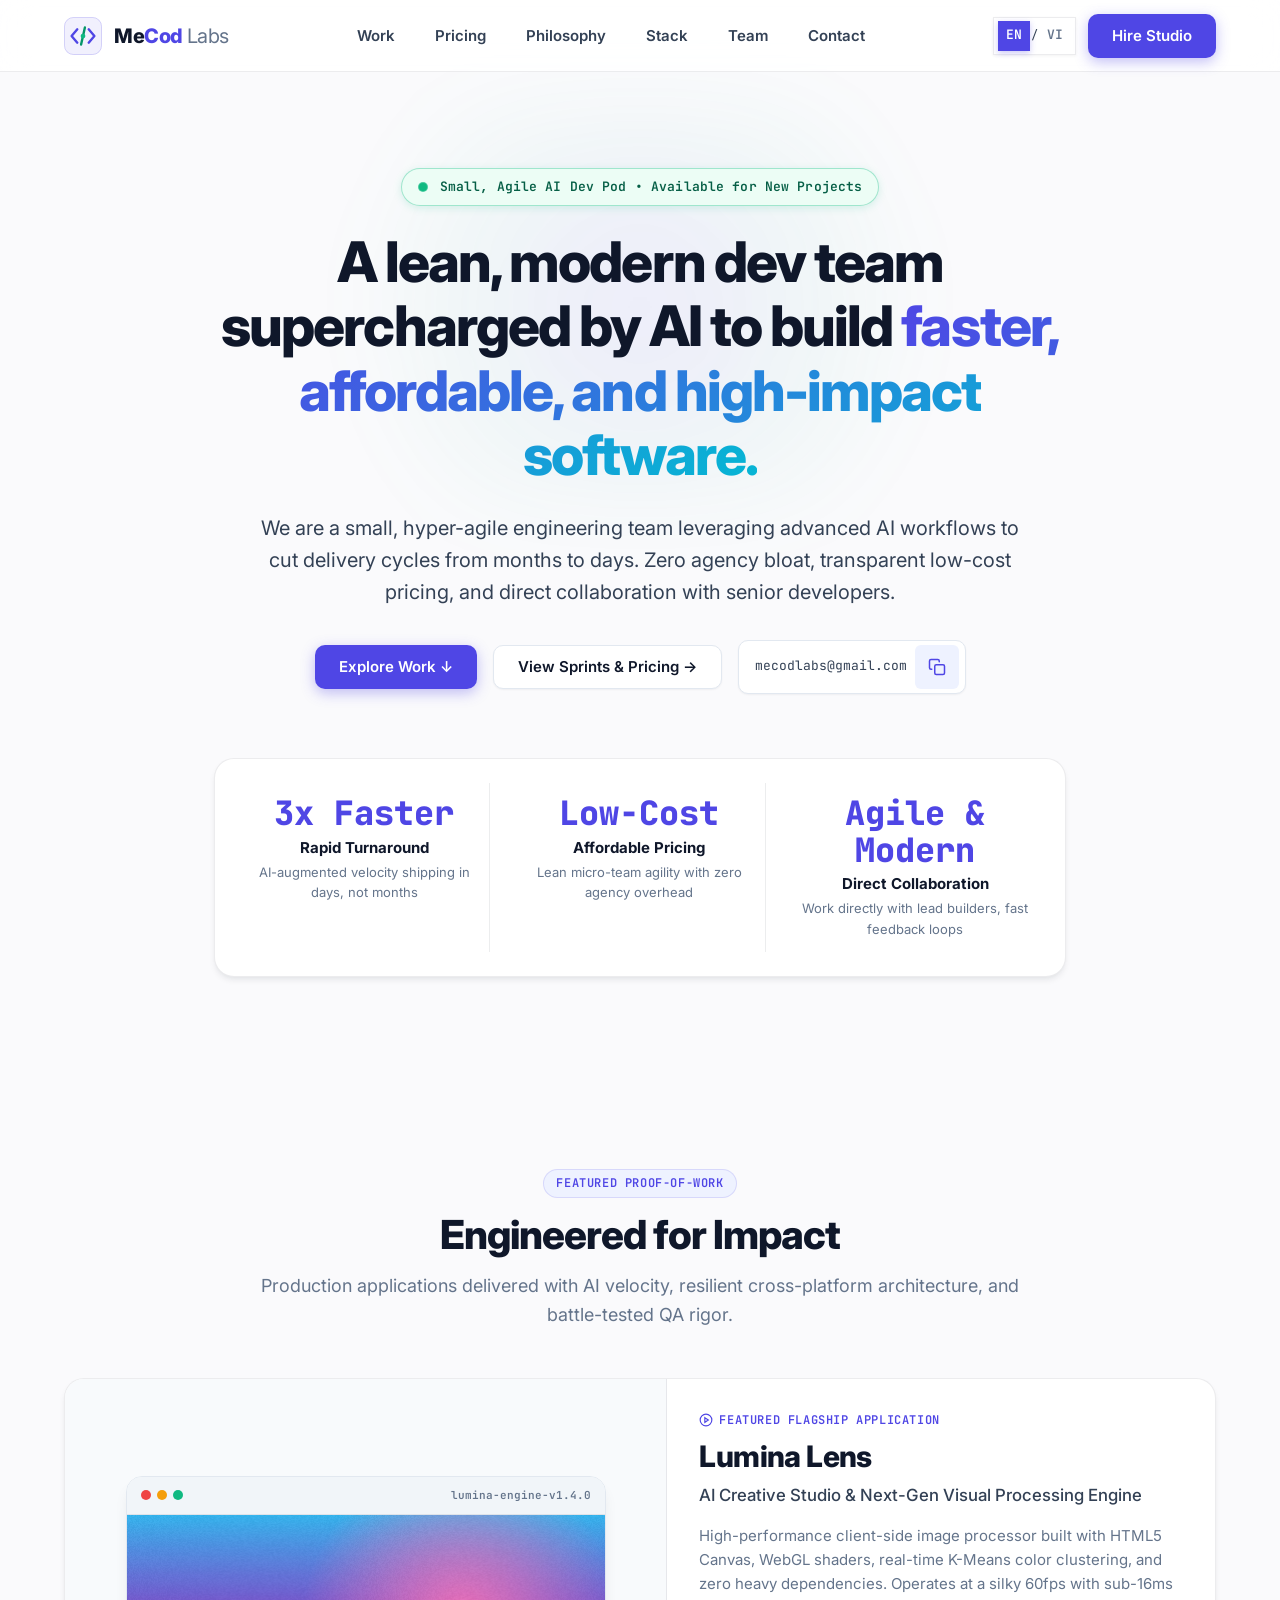
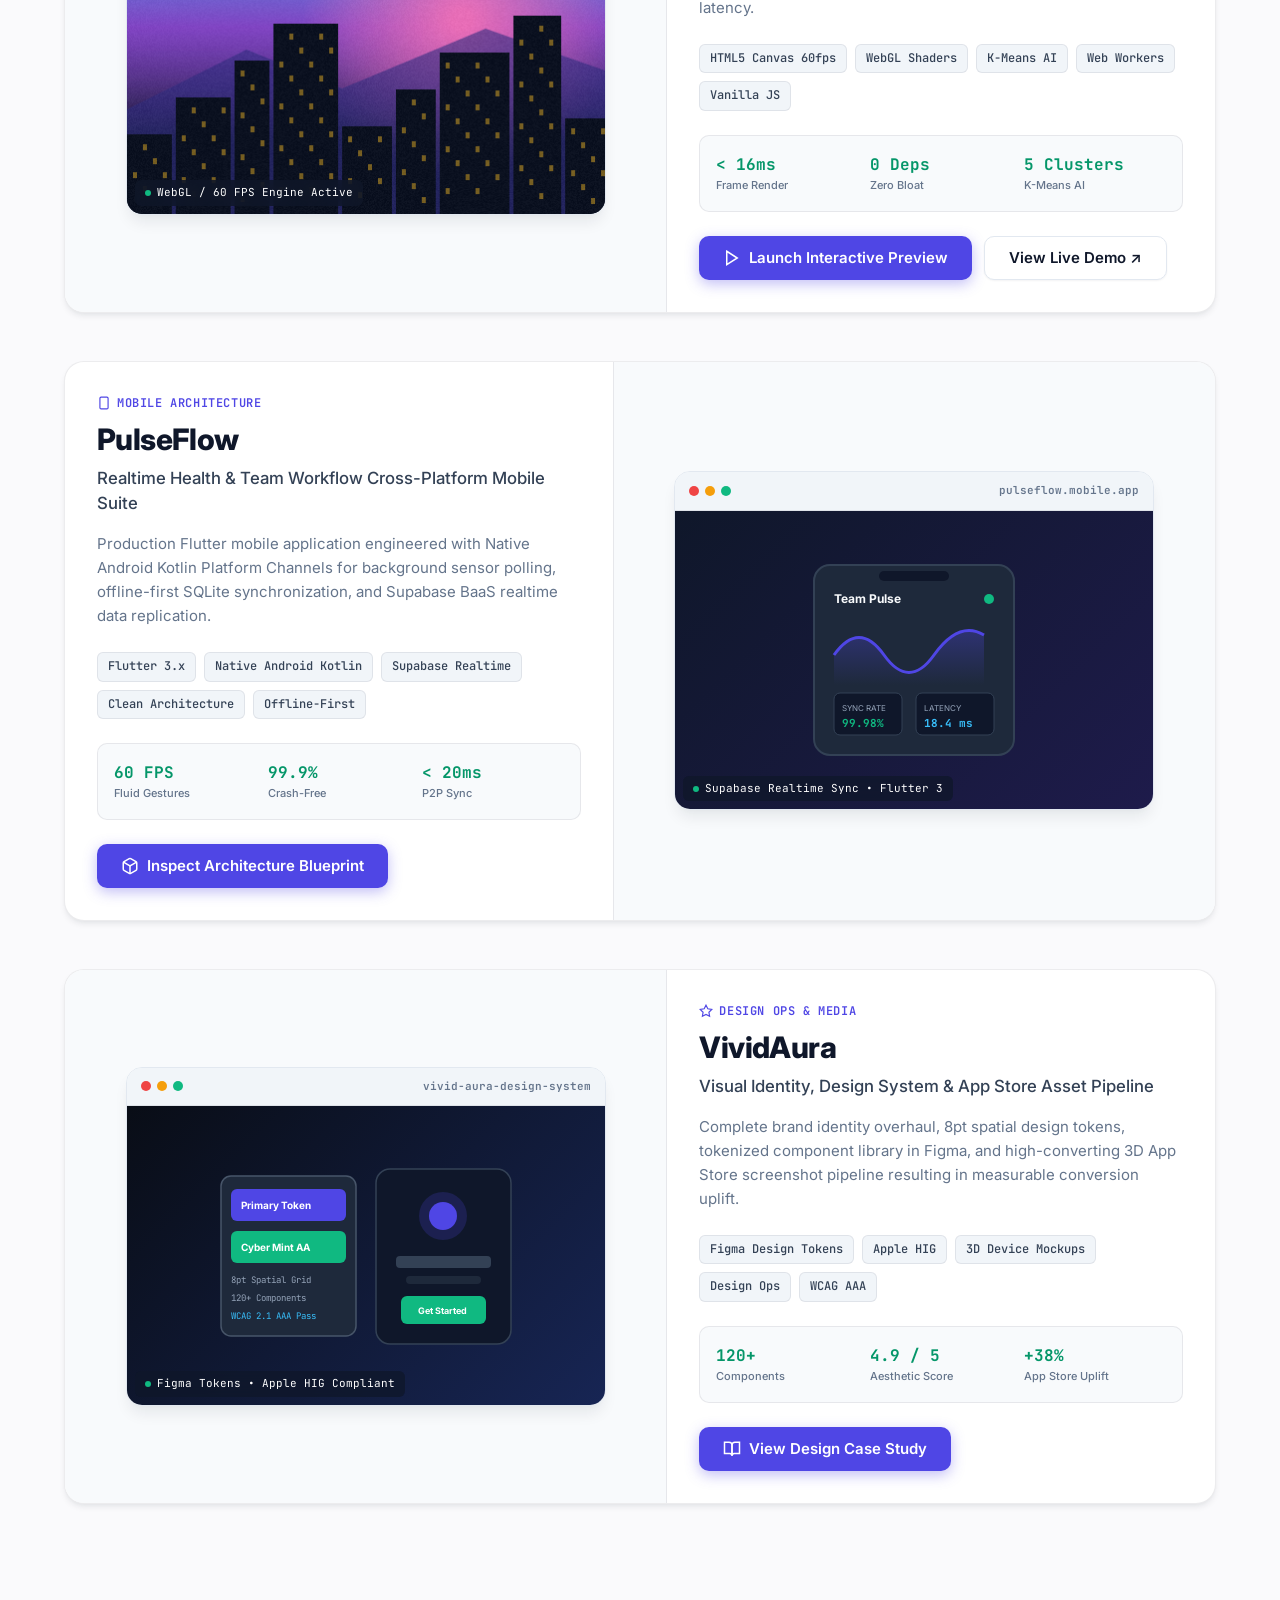
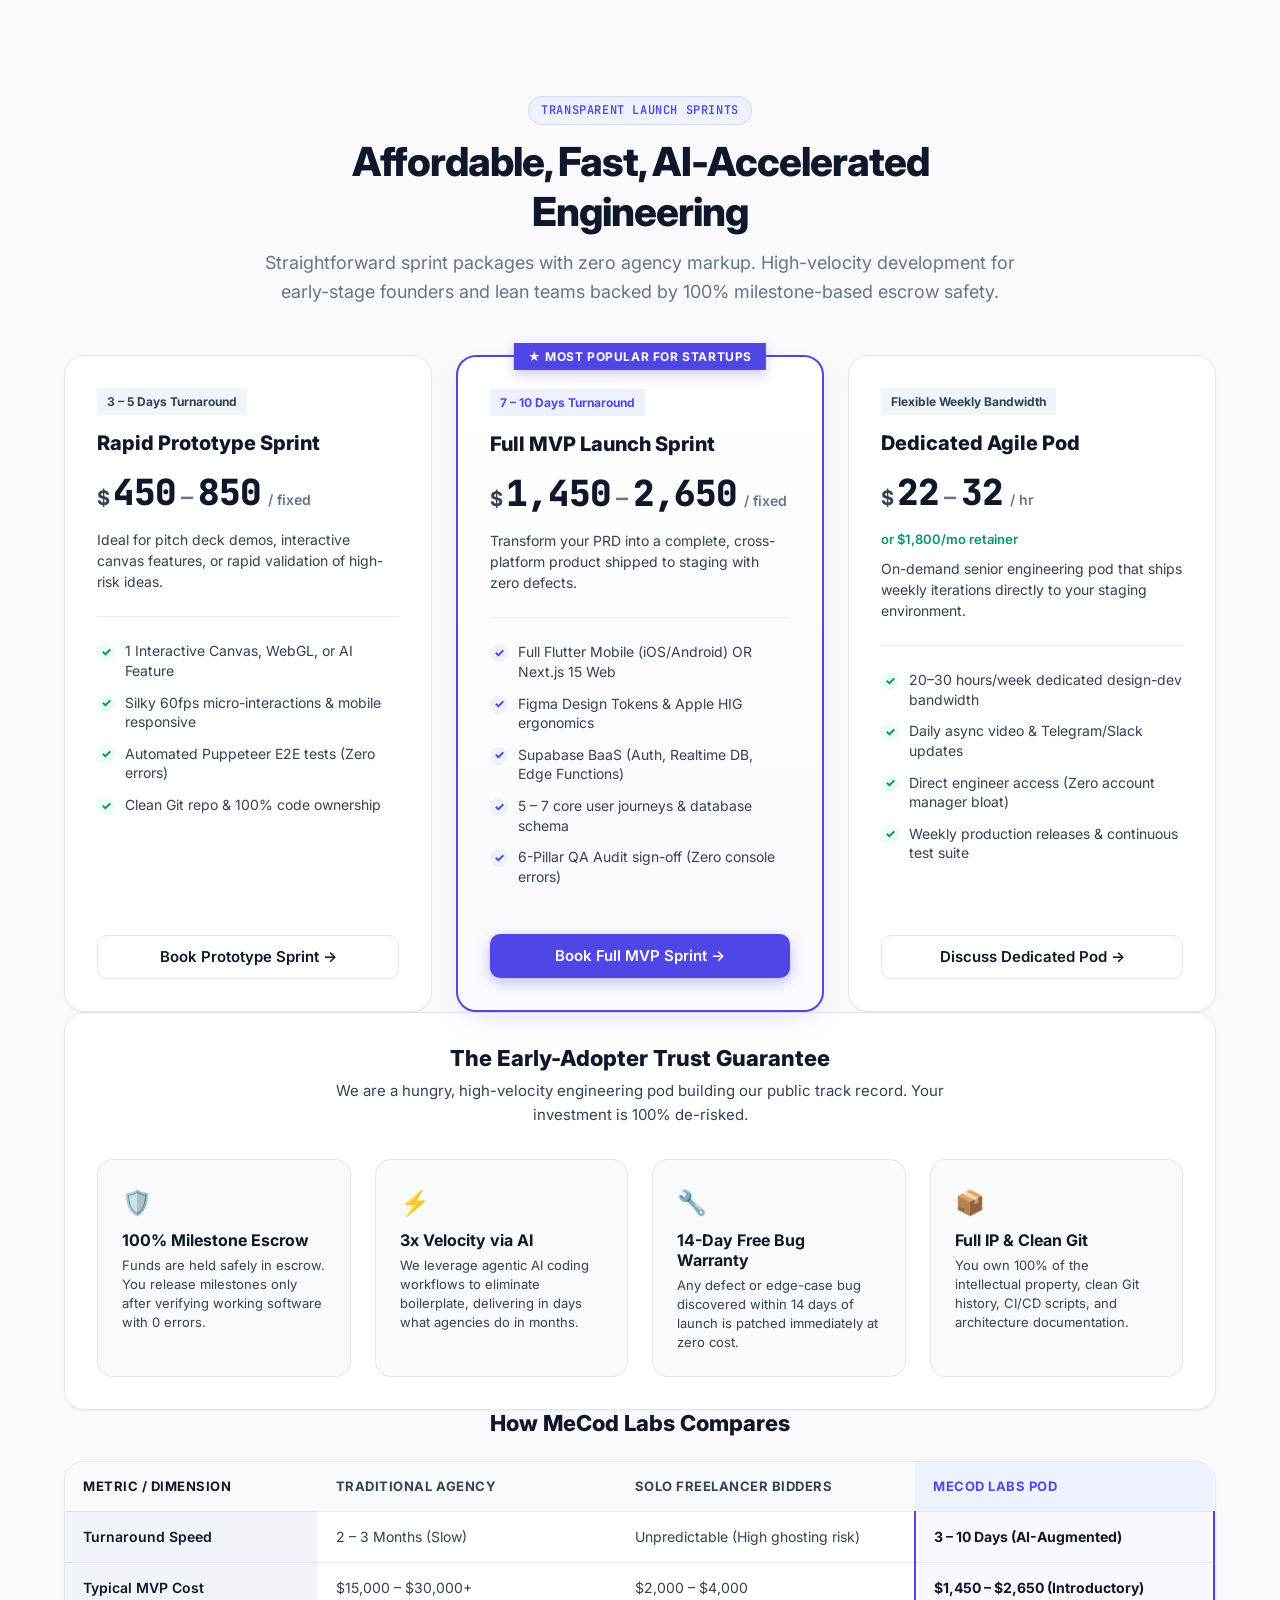
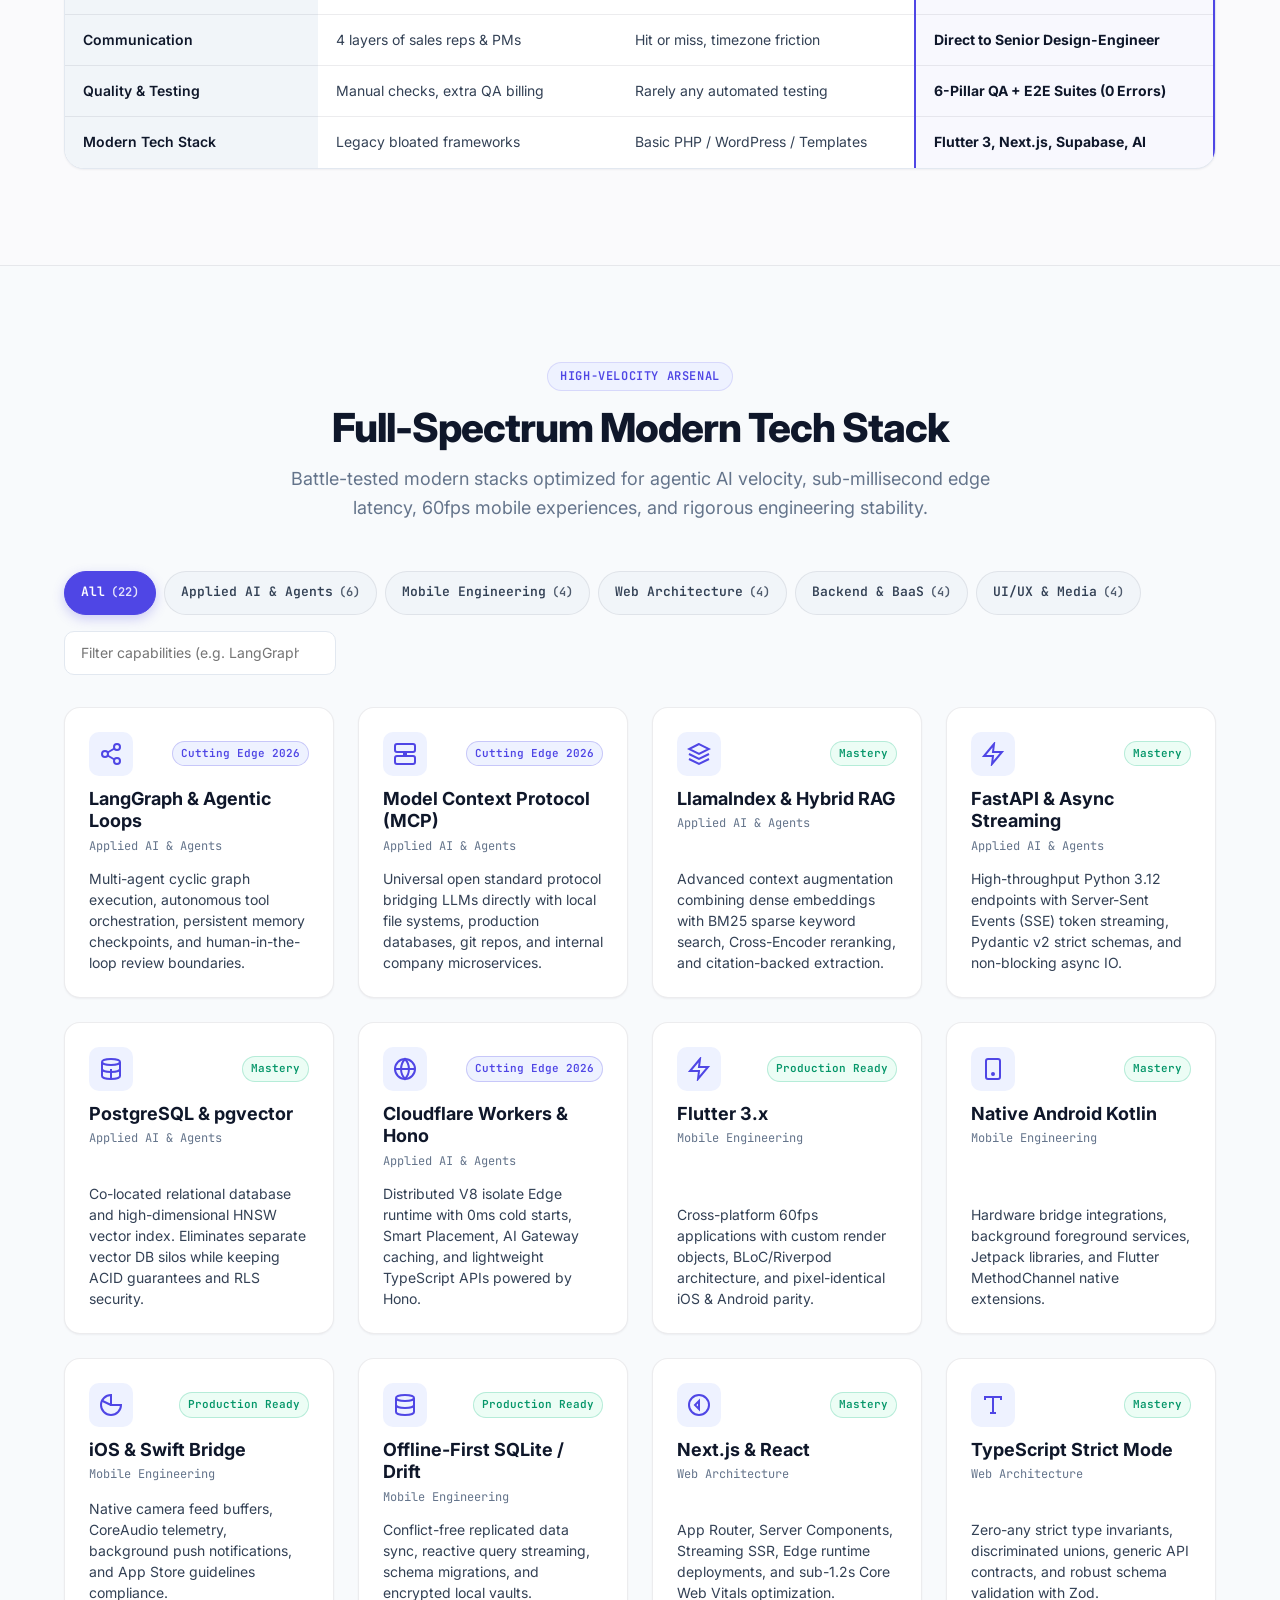
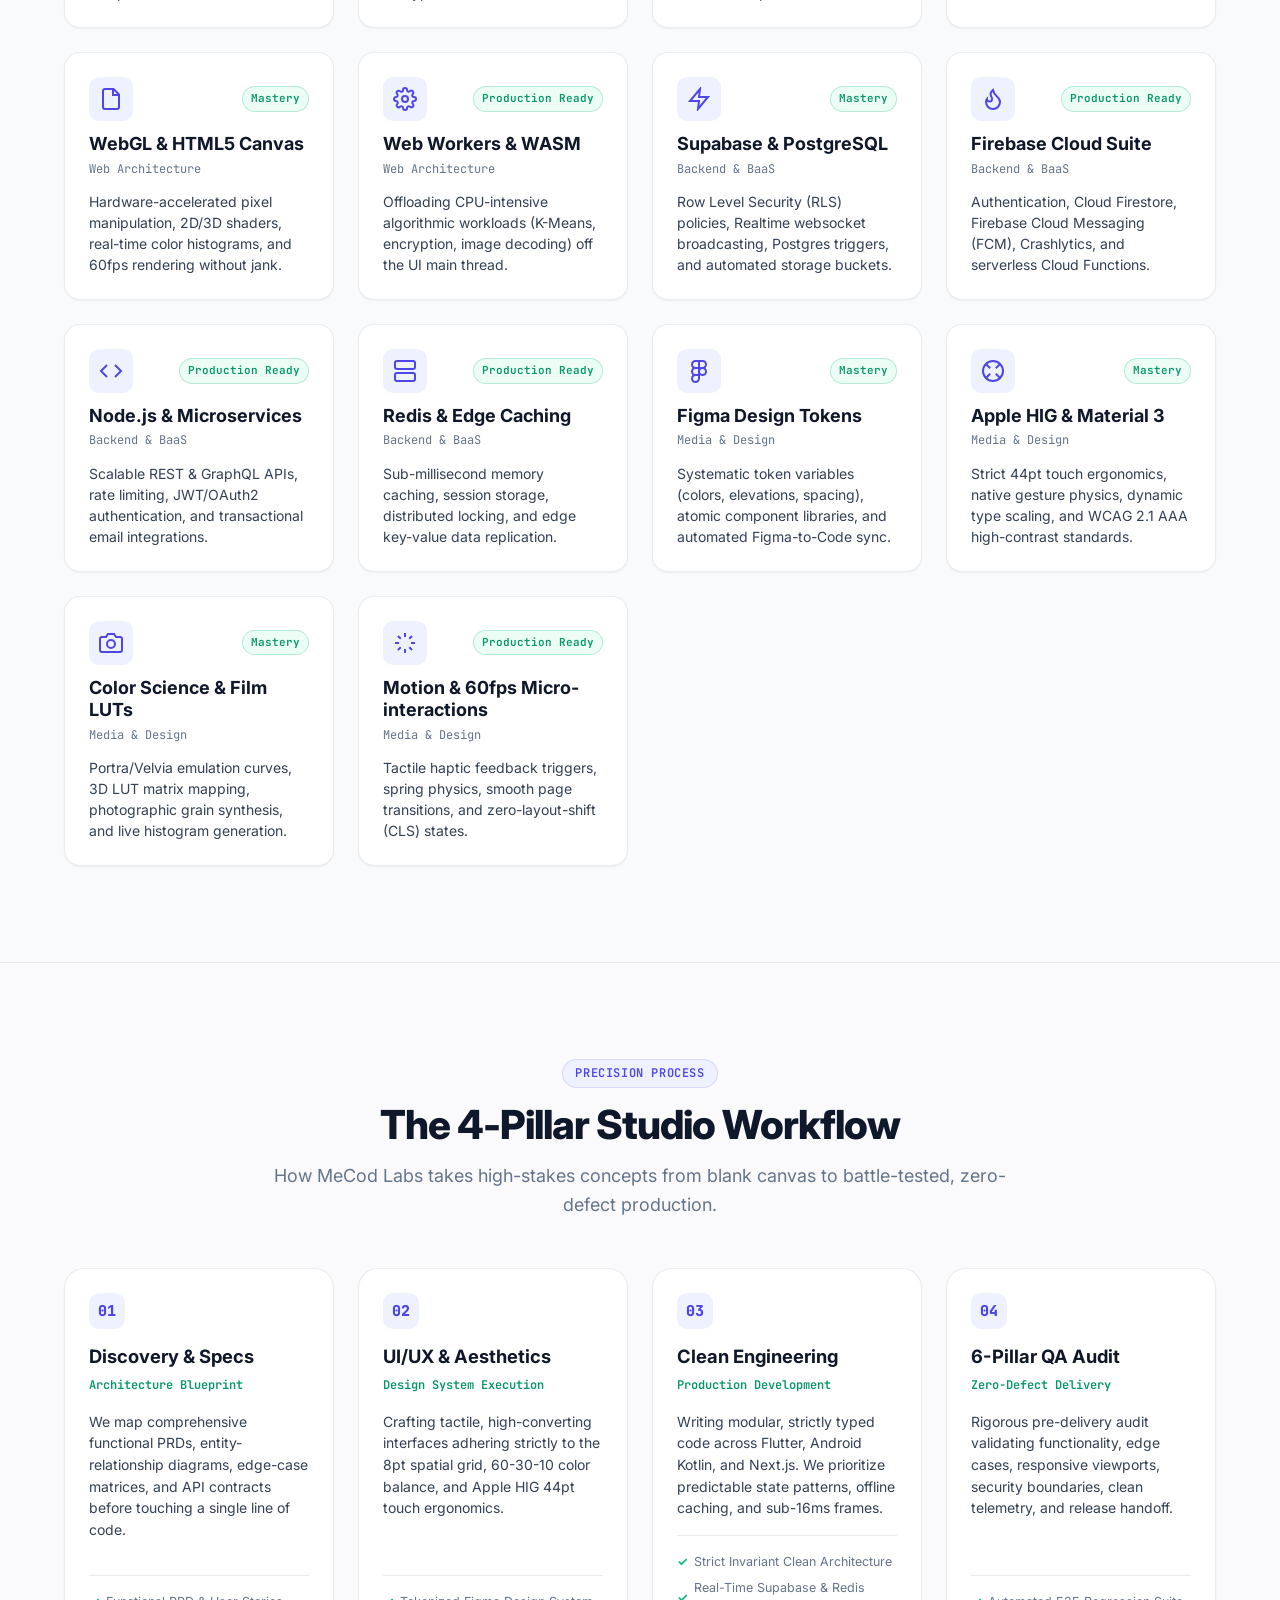
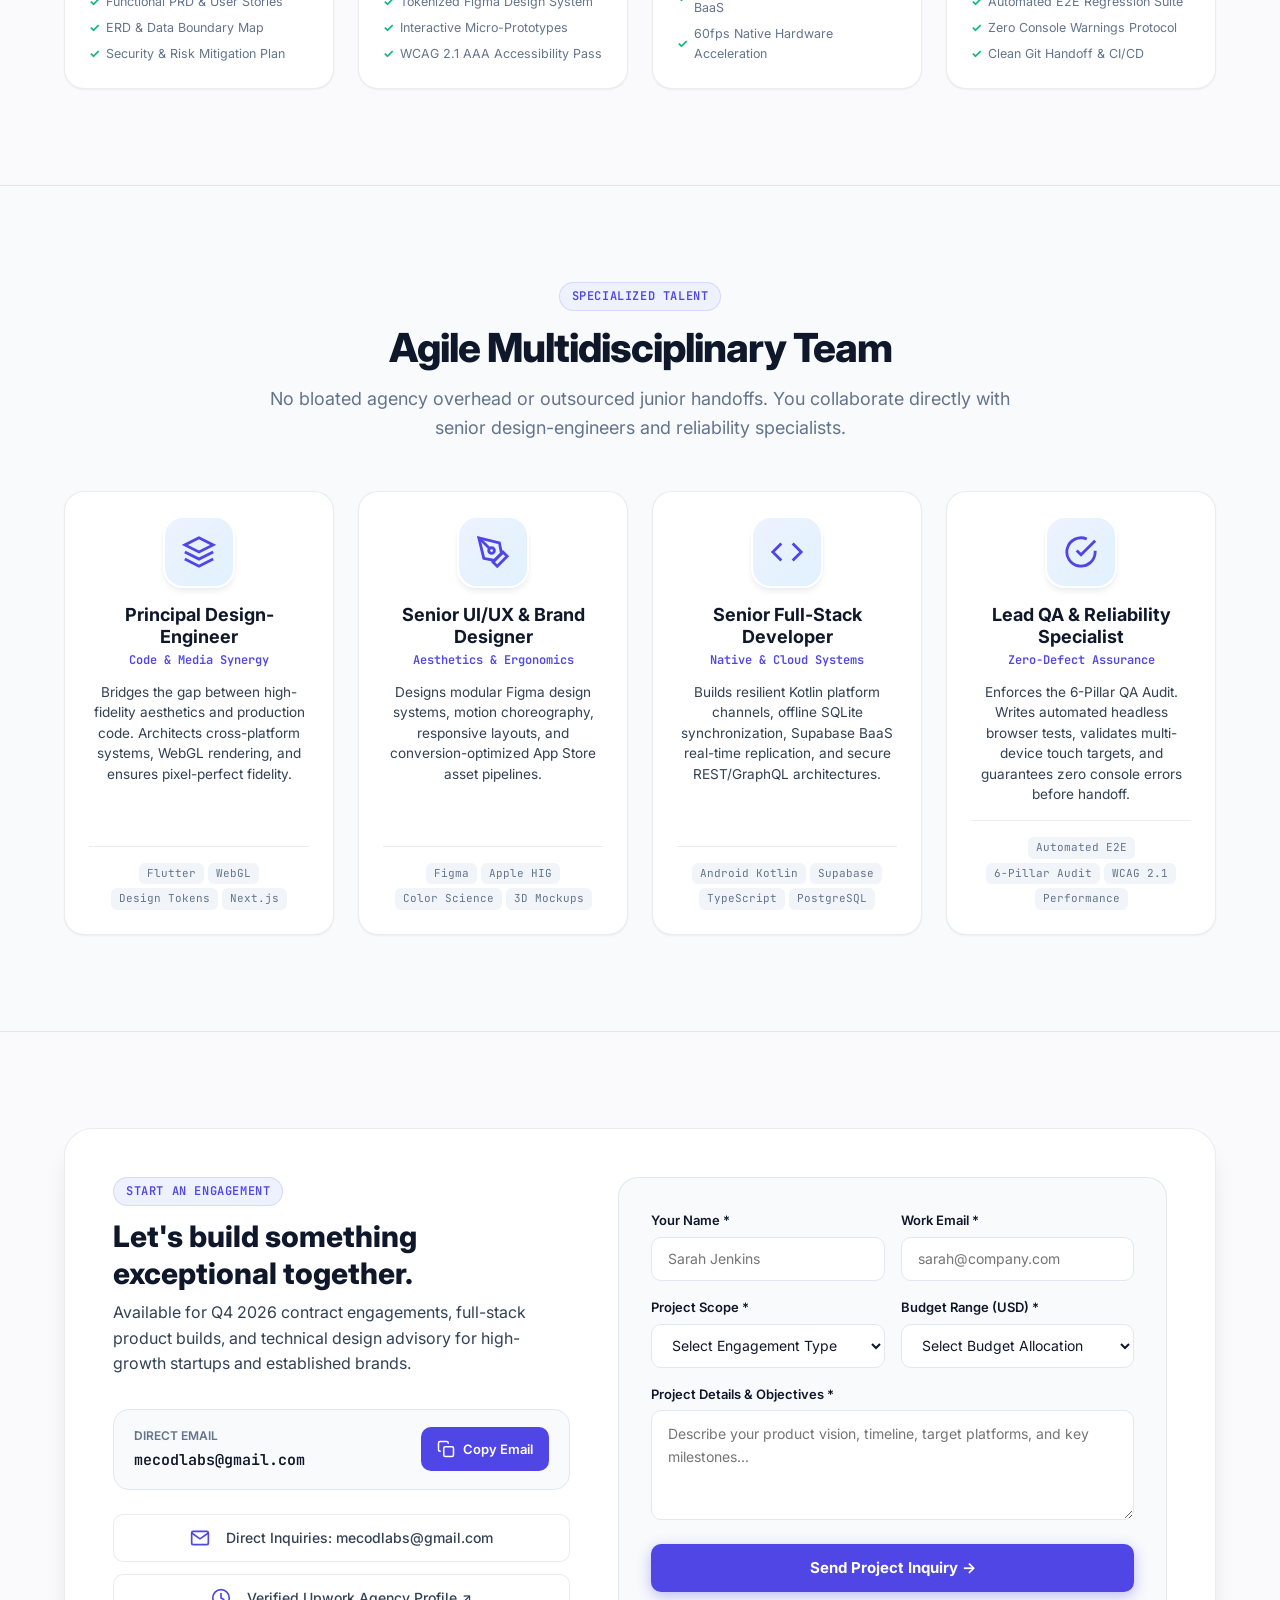
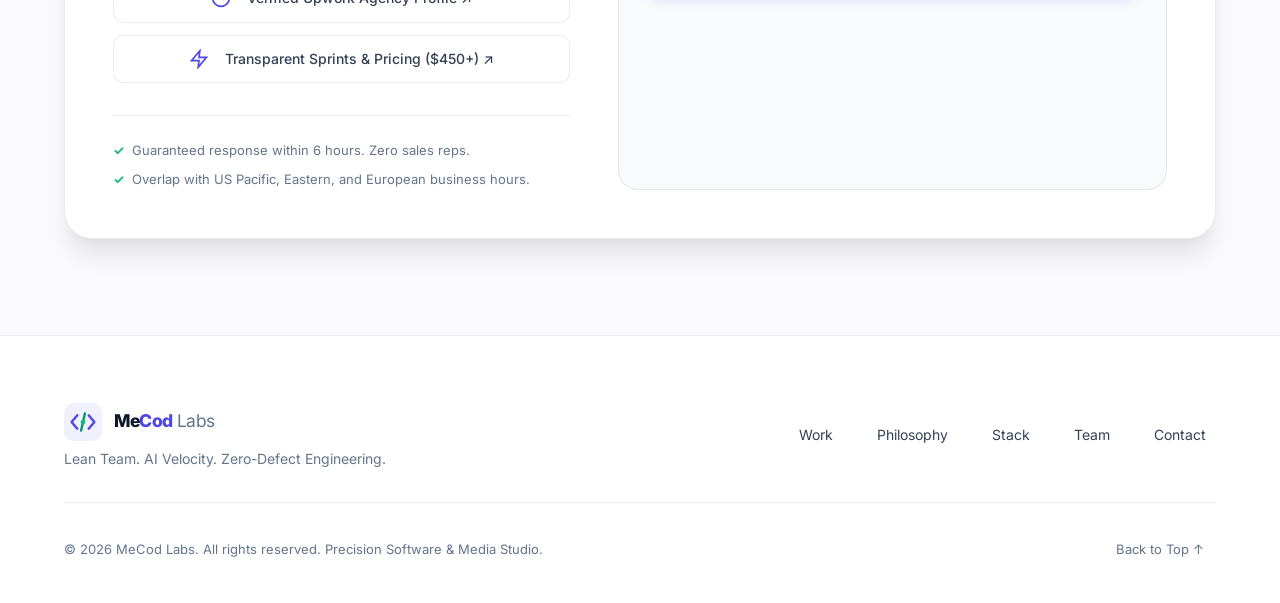
==== commit cbc7c7cd: "fix(ui): remove mobile header hire button, remove 15-min call, emphasize small agile AI team with lo" ====
--- a/index.html
+++ b/index.html
@@ -127,17 +127,17 @@
           <div class="pulse-radar-dot"></div>
           <div class="pulse-radar-ping"></div>
         </div>
-        <span class="live-status-text" data-i18n="hero_status">Available for Q4 2026 Contract Engagements</span>
+        <span class="live-status-text" data-i18n="hero_status">Small, Agile AI Dev Pod • Available for New Projects</span>
       </div>
 
       <!-- Headline -->
       <h1 class="hero-headline" data-i18n="hero_title">
-        A lean engineering team supercharged by AI to build <span class="text-gradient">faster, cost-optimized, and zero-defect software.</span>
+        A lean, modern dev team supercharged by AI to build <span class="text-gradient">faster, affordable, and high-impact software.</span>
       </h1>
 
       <!-- Subheadline -->
       <p class="hero-subheadline" data-i18n="hero_desc">
-        We pair senior software development with autonomous AI workflows and a rigorous quality process. Get enterprise-grade Flutter, Native Android, and Next.js applications delivered at startup speed with optimized budgets — zero agency overhead.
+        We are a small, hyper-agile engineering team leveraging advanced AI workflows to cut delivery cycles from months to days. Zero agency bloat, transparent low-cost pricing, and direct collaboration with senior developers.
       </p>
 
       <!-- Dual CTAs & Quick Email -->
@@ -145,8 +145,8 @@
         <a href="#work" class="btn-primary min-touch" id="btn-hero-explore" data-i18n="hero_explore">
           Explore Work ↓
         </a>
-        <a href="#contact" class="btn-secondary min-touch" id="btn-hero-call" data-i18n="hero_call">
-          Book a 15-min Call ↗
+        <a href="#pricing" class="btn-secondary min-touch" id="btn-hero-pricing" data-i18n="hero_pricing">
+          View Sprints &amp; Pricing →
         </a>
         <div class="quick-email-widget" title="Click to copy email">
           <span class="quick-email-text">mecodlabs@gmail.com</span>
@@ -163,18 +163,18 @@
       <div class="metrics-bar">
         <div class="metric-item">
           <span class="metric-value" data-i18n="metric_1_val">3x Faster</span>
-          <span class="metric-label" data-i18n="metric_1_lbl">AI-Augmented Velocity</span>
-          <span class="metric-desc" data-i18n="metric_1_desc">Accelerated sprint cycles &amp; rapid time-to-market</span>
+          <span class="metric-label" data-i18n="metric_1_lbl">Rapid Turnaround</span>
+          <span class="metric-desc" data-i18n="metric_1_desc">AI-augmented velocity shipping in days, not months</span>
         </div>
         <div class="metric-item">
-          <span class="metric-value" data-i18n="metric_2_val">40–60%</span>
-          <span class="metric-label" data-i18n="metric_2_lbl">Cost-Optimized Delivery</span>
-          <span class="metric-desc" data-i18n="metric_2_desc">Lean micro-team agility with zero agency bloat</span>
+          <span class="metric-value" data-i18n="metric_2_val">Low-Cost</span>
+          <span class="metric-label" data-i18n="metric_2_lbl">Affordable Pricing</span>
+          <span class="metric-desc" data-i18n="metric_2_desc">Lean micro-team agility with zero agency overhead</span>
         </div>
         <div class="metric-item">
-          <span class="metric-value" data-i18n="metric_3_val">100%</span>
-          <span class="metric-label" data-i18n="metric_3_lbl">Strict QA &amp; Typesafe</span>
-          <span class="metric-desc" data-i18n="metric_3_desc">Zero-defect releases with automated E2E testing</span>
+          <span class="metric-value" data-i18n="metric_3_val">Agile &amp; Modern</span>
+          <span class="metric-label" data-i18n="metric_3_lbl">Direct Collaboration</span>
+          <span class="metric-desc" data-i18n="metric_3_desc">Work directly with lead builders, fast feedback loops</span>
         </div>
       </div>
     </div>
@@ -1235,9 +1235,9 @@
               <svg class="channel-icon" viewBox="0 0 24 24" fill="none" stroke="currentColor" stroke-width="2"><circle cx="12" cy="12" r="10"></circle><path d="M12 6v6l4 2"></path></svg>
               <span>Verified Upwork Agency Profile ↗</span>
             </a>
-            <a href="#contact" class="contact-channel-item min-touch" id="btn-schedule-call">
-              <svg class="channel-icon" viewBox="0 0 24 24" fill="none" stroke="currentColor" stroke-width="2"><rect x="3" y="4" width="18" height="18" rx="2" ry="2"></rect><line x1="16" y1="2" x2="16" y2="6"></line><line x1="8" y1="2" x2="8" y2="6"></line><line x1="3" y1="10" x2="21" y2="10"></line></svg>
-              <span>Schedule 15-Min Discovery Call ↗</span>
+            <a href="#pricing" class="contact-channel-item min-touch" id="btn-view-sprints">
+              <svg class="channel-icon" viewBox="0 0 24 24" fill="none" stroke="currentColor" stroke-width="2"><polygon points="13 2 3 14 12 14 11 22 21 10 12 10 13 2"></polygon></svg>
+              <span data-i18n="contact_view_pricing">Transparent Sprints &amp; Pricing ($450+) ↗</span>
             </a>
           </div>
 
--- a/styles.css
+++ b/styles.css
@@ -577,6 +577,9 @@
   .hamburger-btn {
     display: flex;
   }
+  #btn-header-hire {
+    display: none;
+  }
 }
 
 /* ==========================================================================
